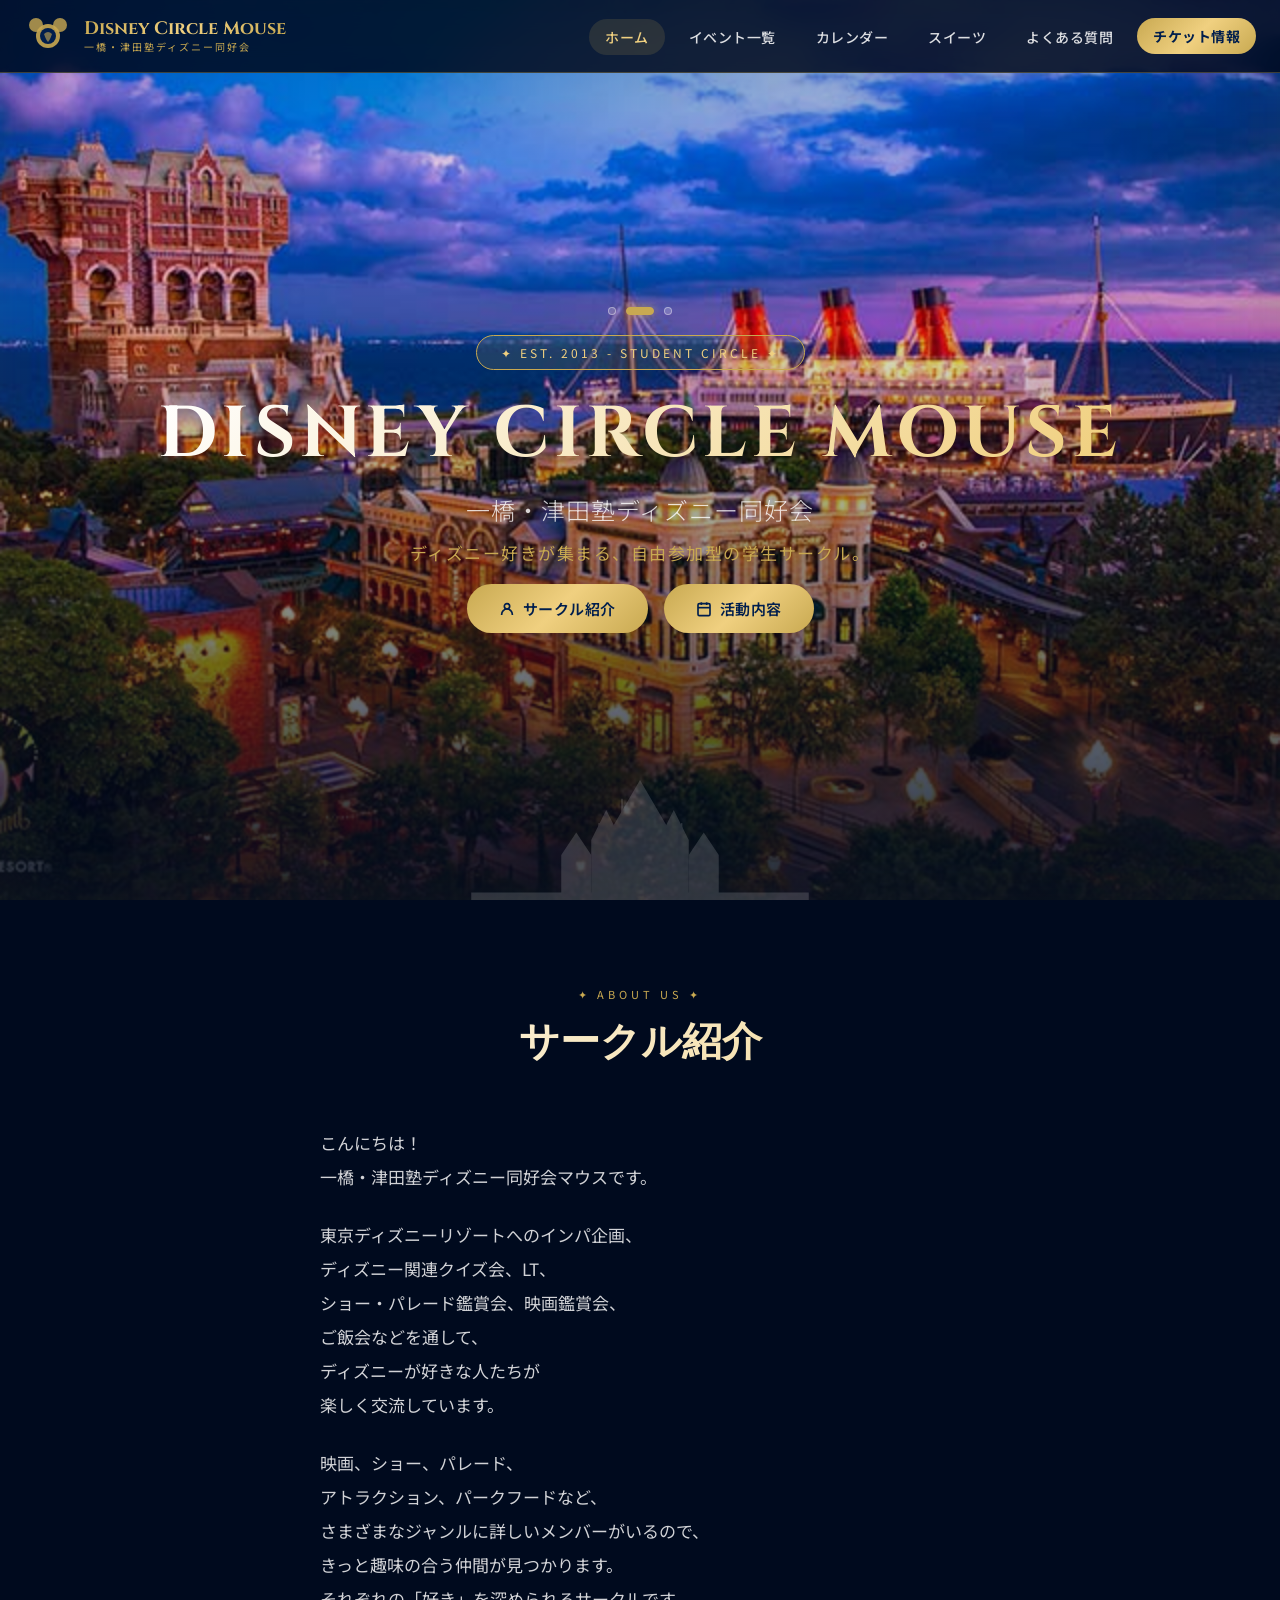
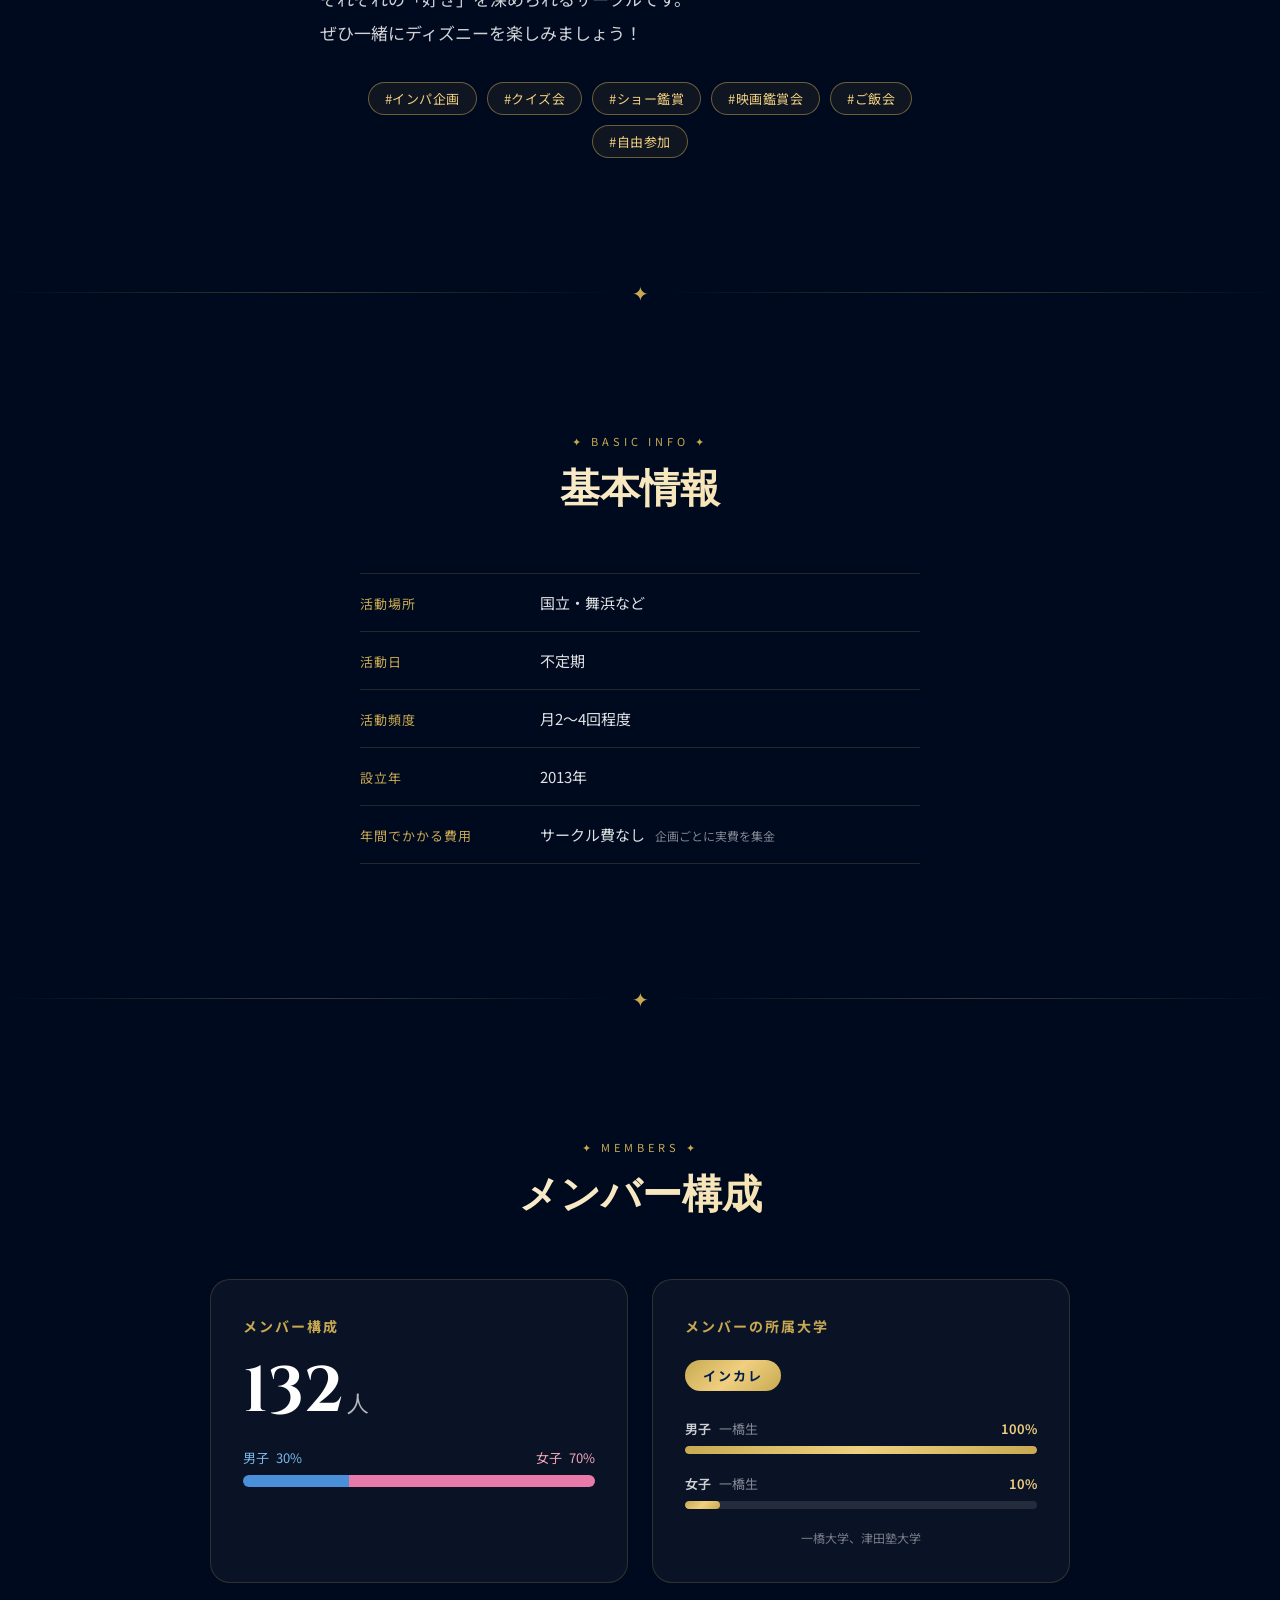
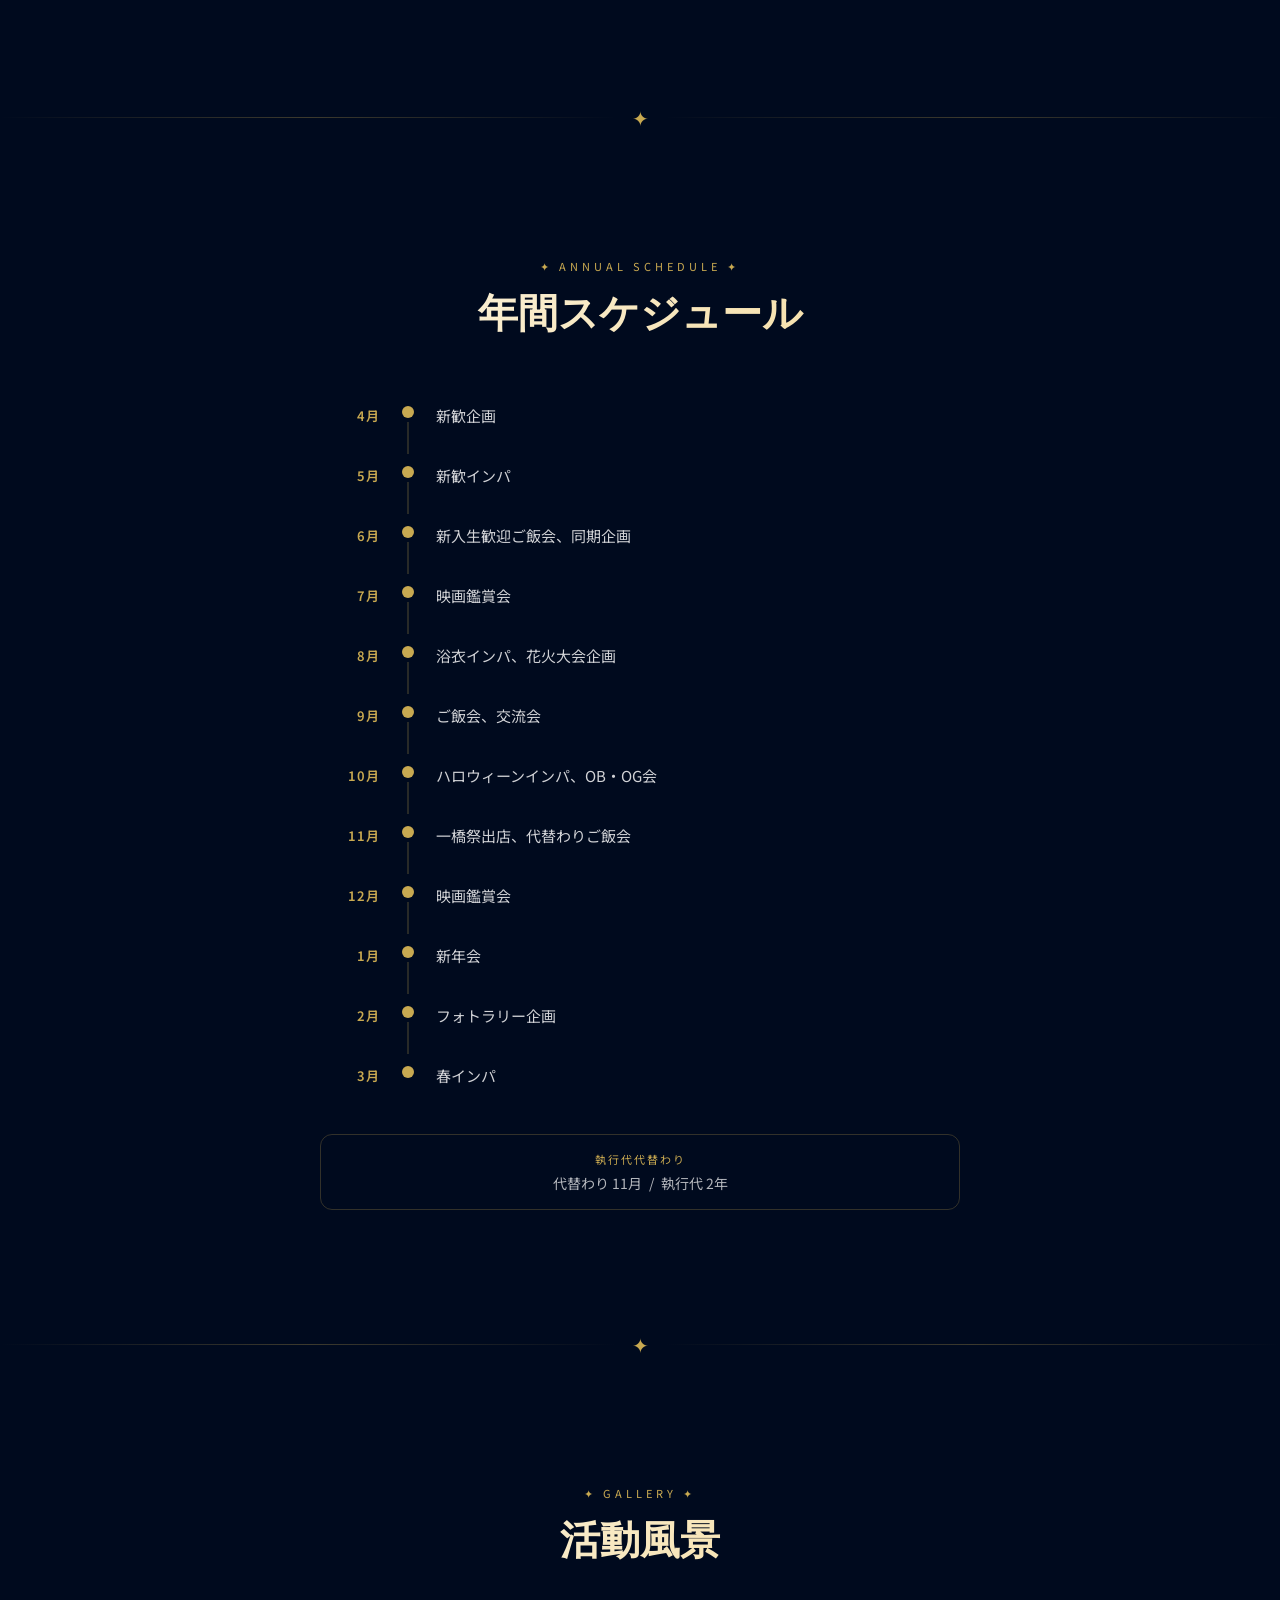
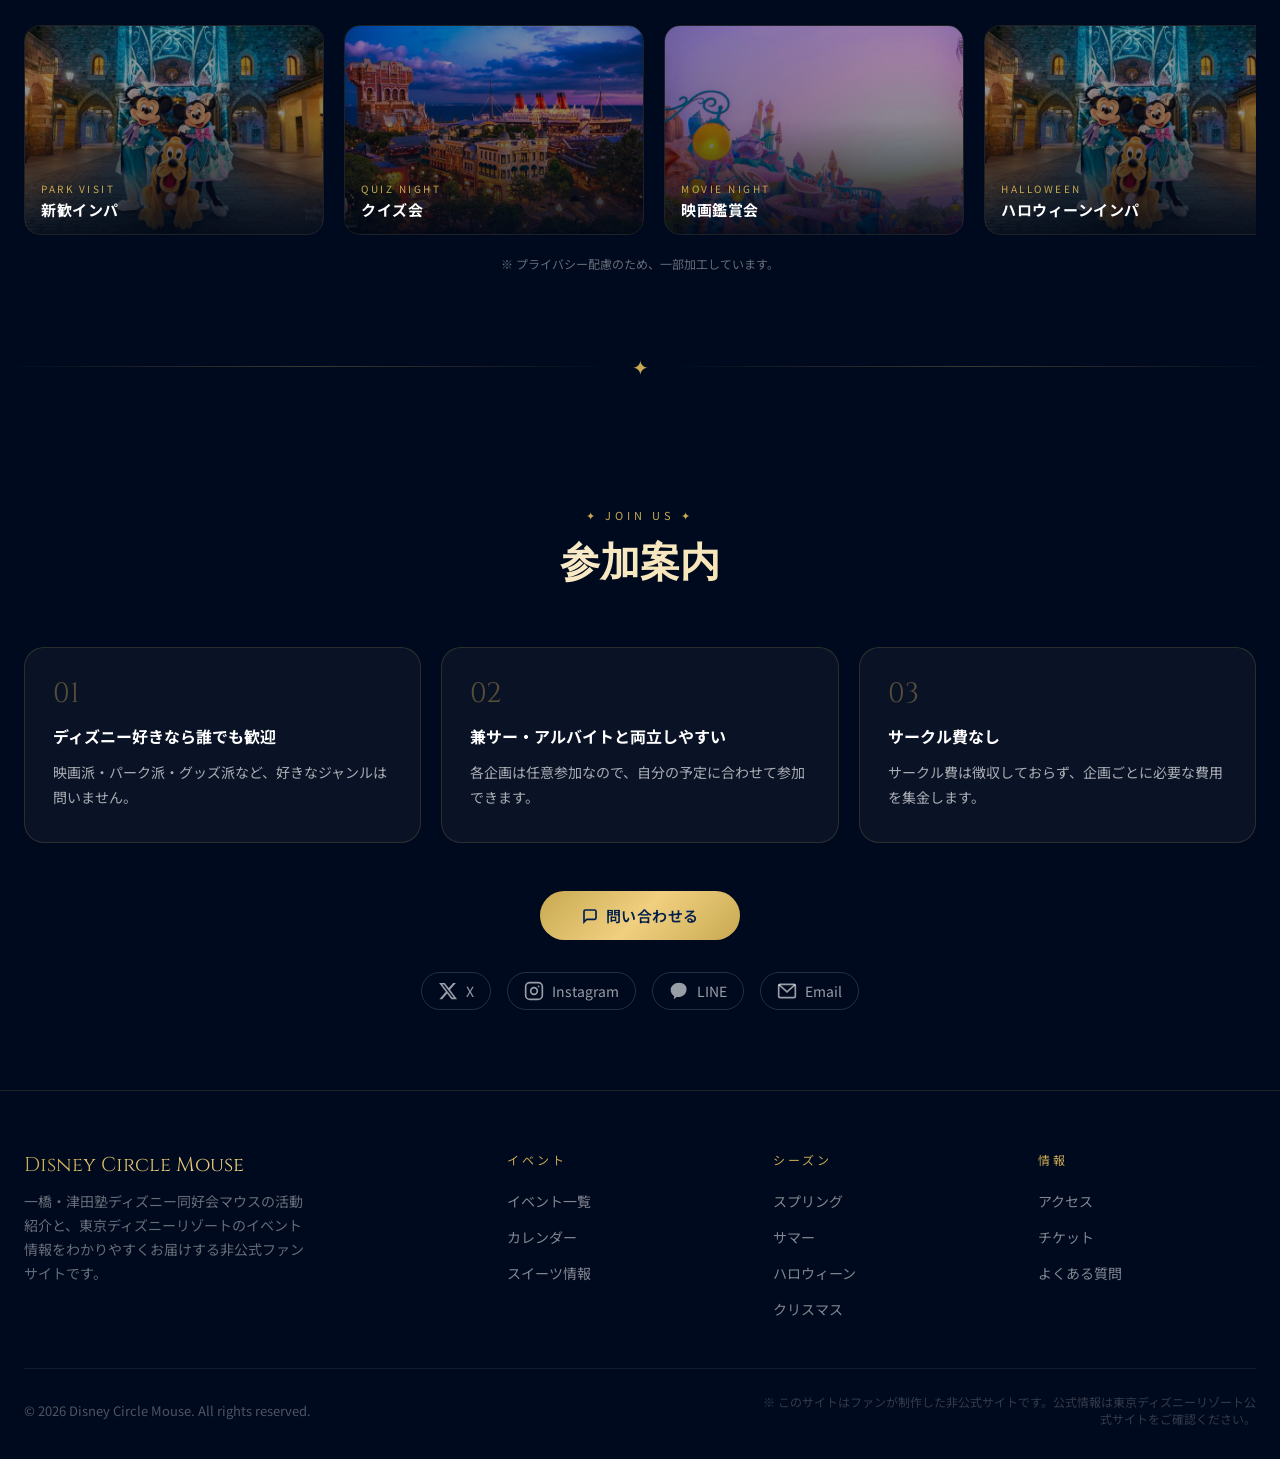
==== index.html @ 97b82ef2 "Fix review comments for home page" ====
<!DOCTYPE html>
<html lang="ja">
<head>
  <meta charset="UTF-8" />
  <meta name="viewport" content="width=device-width, initial-scale=1.0" />
  <title>Disney Circle Mouse | 一橋・津田塾ディズニー同好会</title>
  <meta name="description" content="一橋・津田塾ディズニー同好会マウス。インパ企画・クイズ会・映画鑑賞会などを通してディズニー好きが集まる学生サークルです。" />
  <link rel="stylesheet" href="css/style.css" />
</head>
<body>

<!-- Stars Background -->
<div class="stars-bg"></div>

<!-- Navigation -->
<nav class="navbar">
  <div class="nav-container">
    <a href="index.html" class="nav-logo">
      <svg class="nav-logo-icon" viewBox="0 0 48 48" fill="none" xmlns="http://www.w3.org/2000/svg">
        <circle cx="24" cy="24" r="12" fill="#c8a951" opacity="0.9"/>
        <circle cx="12" cy="13" r="7" fill="#c8a951" opacity="0.8"/>
        <circle cx="36" cy="13" r="7" fill="#c8a951" opacity="0.8"/>
        <circle cx="24" cy="24" r="8" fill="#001e4d"/>
        <path d="M20 22 Q24 18 28 22 Q26 28 24 30 Q22 28 20 22Z" fill="#c8a951" opacity="0.6"/>
      </svg>
      <div>
        <div class="nav-logo-text">Disney Circle Mouse</div>
        <div class="nav-logo-sub">一橋・津田塾ディズニー同好会</div>
      </div>
    </a>
    <ul class="nav-links">
      <li><a href="index.html" class="active">ホーム</a></li>
      <li><a href="events.html">イベント一覧</a></li>
      <li><a href="calendar.html">カレンダー</a></li>
      <li><a href="sweets.html">スイーツ</a></li>
      <li><a href="faq.html">よくある質問</a></li>
      <li><a href="ticket.html" class="nav-cta btn">チケット情報</a></li>
    </ul>
    <div class="hamburger" aria-label="メニュー">
      <span></span><span></span><span></span>
    </div>
  </div>
</nav>

<!-- Hero Section -->
<section class="hero">
  <div class="hero-bg"></div>

  <!-- Full-viewport slideshow -->
  <div class="hero-slideshow" aria-label="ディズニーサークルスライドショー">
    <div class="slideshow-track">
      <div class="slide active">
        <img src="images/pic1.jpg" alt="活動風景1">
      </div>
      <div class="slide">
        <img src="images/pic2.jpg" alt="活動風景2">
      </div>
      <div class="slide">
        <img src="images/pic3.jpg" alt="活動風景3">
      </div>
    </div>
    <!-- gradient overlay for text readability -->
    <div class="slideshow-overlay"></div>
  </div>

  <svg class="castle-silhouette" aria-hidden="true"></svg>

  <div class="hero-content">
    <!-- dots placed above the badge -->
    <div class="slideshow-dots" aria-hidden="true">
      <button class="dot active" data-index="0"></button>
      <button class="dot" data-index="1"></button>
      <button class="dot" data-index="2"></button>
    </div>

    <div class="hero-badge">✦ EST. 2013 - STUDENT CIRCLE ✦</div>
    <h1 class="hero-title">DISNEY CIRCLE MOUSE</h1>
    <p class="hero-subtitle">一橋・津田塾ディズニー同好会</p>
    <p class="hero-tagline">ディズニー好きが集まる、自由参加型の学生サークル。</p>
    <div class="hero-buttons">
      <a href="#about" class="btn btn-primary">
        <svg width="16" height="16" viewBox="0 0 24 24" fill="none" stroke="currentColor" stroke-width="2.5"><circle cx="12" cy="8" r="4"/><path d="M4 21v-1a8 8 0 0 1 16 0v1"/></svg>
        サークル紹介
      </a>
      <a href="#schedule" class="btn btn-primary">
        <svg width="16" height="16" viewBox="0 0 24 24" fill="none" stroke="currentColor" stroke-width="2.5"><rect x="3" y="4" width="18" height="18" rx="2"/><line x1="16" y1="2" x2="16" y2="6"/><line x1="8" y1="2" x2="8" y2="6"/><line x1="3" y1="10" x2="21" y2="10"/></svg>
        活動内容
      </a>
    </div>
  </div>
</section>

<!-- ============================
     01. サークル紹介
============================= -->
<section id="about" class="section">
  <div class="container">
    <div class="section-header fade-up">
      <div class="section-tag">✦ About Us ✦</div>
      <h2 class="section-title">サークル紹介</h2>
    </div>
    <div class="about-body fade-up">
      <p class="about-text">こんにちは！<br>一橋・津田塾ディズニー同好会マウスです。</p>
      <p class="about-text">東京ディズニーリゾートへのインパ企画、<br>ディズニー関連クイズ会、LT、<br>ショー・パレード鑑賞会、映画鑑賞会、<br>ご飯会などを通して、<br>ディズニーが好きな人たちが<br>楽しく交流しています。</p>
      <p class="about-text">映画、ショー、パレード、<br>アトラクション、パークフードなど、<br>さまざまなジャンルに詳しいメンバーがいるので、<br>きっと趣味の合う仲間が見つかります。<br>それぞれの「好き」を深められるサークルです。<br>ぜひ一緒にディズニーを楽しみましょう！</p>
      <div class="about-tags">
        <span class="about-tag">#インパ企画</span>
        <span class="about-tag">#クイズ会</span>
        <span class="about-tag">#ショー鑑賞</span>
        <span class="about-tag">#映画鑑賞会</span>
        <span class="about-tag">#ご飯会</span>
        <span class="about-tag">#自由参加</span>
      </div>
    </div>
  </div>
</section>

<div class="divider container"><span class="divider-icon">✦</span></div>

<!-- ============================
     02. 基本情報
============================= -->
<section id="info" class="section">
  <div class="container">
    <div class="section-header fade-up">
      <div class="section-tag">✦ Basic Info ✦</div>
      <h2 class="section-title">基本情報</h2>
    </div>
    <div class="info-list fade-up">
      <div class="info-item">
        <span class="info-label">活動場所</span>
        <span class="info-value">国立・舞浜など</span>
      </div>
      <div class="info-item">
        <span class="info-label">活動日</span>
        <span class="info-value">不定期</span>
      </div>
      <div class="info-item">
        <span class="info-label">活動頻度</span>
        <span class="info-value">月2〜4回程度</span>
      </div>
      <div class="info-item">
        <span class="info-label">設立年</span>
        <span class="info-value">2013年</span>
      </div>
      <div class="info-item">
        <span class="info-label">年間でかかる費用</span>
        <span class="info-value">サークル費なし<span class="info-note">企画ごとに実費を集金</span></span>
      </div>
    </div>
  </div>
</section>

<div class="divider container"><span class="divider-icon">✦</span></div>

<!-- ============================
     03. メンバー構成
============================= -->
<section id="members" class="section">
  <div class="container">
    <div class="section-header fade-up">
      <div class="section-tag">✦ Members ✦</div>
      <h2 class="section-title">メンバー構成</h2>
    </div>
    <div class="members-panels fade-up">

      <!-- Left: 人数・男女比 -->
      <div class="member-panel">
        <h3 class="member-panel-title">メンバー構成</h3>
        <div class="member-count">132<span class="member-count-unit">人</span></div>

        <div class="gender-bar-labels">
          <span class="gender-label-m">男子&ensp;30%</span>
          <span class="gender-label-f">女子&ensp;70%</span>
        </div>
        <div class="gender-bar" role="img" aria-label="男子30% 女子70%">
          <div class="gender-bar-m" style="width:30%"></div>
          <div class="gender-bar-f" style="width:70%"></div>
        </div>
      </div>

      <!-- Right: 所属大学 -->
      <div class="member-panel">
        <h3 class="member-panel-title">メンバーの所属大学</h3>
        <div class="incircle-badge">インカレ</div>

        <div class="univ-bar-group">
          <div class="univ-bar-header">
            <span class="univ-bar-cat">男子</span>
            <span class="univ-bar-sub">一橋生</span>
            <span class="univ-bar-pct">100%</span>
          </div>
          <div class="univ-bar-track">
            <div class="univ-bar-fill" style="width:100%"></div>
          </div>
        </div>

        <div class="univ-bar-group">
          <div class="univ-bar-header">
            <span class="univ-bar-cat">女子</span>
            <span class="univ-bar-sub">一橋生</span>
            <span class="univ-bar-pct">10%</span>
          </div>
          <div class="univ-bar-track">
            <div class="univ-bar-fill" style="width:10%"></div>
          </div>
        </div>

        <p class="univ-note">一橋大学、津田塾大学</p>
      </div>
    </div>
  </div>
</section>

<div class="divider container"><span class="divider-icon">✦</span></div>

<!-- ============================
     04. 年間スケジュール
============================= -->
<section id="schedule" class="section">
  <div class="container">
    <div class="section-header fade-up">
      <div class="section-tag">✦ Annual Schedule ✦</div>
      <h2 class="section-title">年間スケジュール</h2>
    </div>
    <div class="timeline fade-up">
      <div class="timeline-item"><div class="timeline-month">4月</div><div class="timeline-dot-wrap"><div class="timeline-dot"></div><div class="timeline-line"></div></div><div class="timeline-content">新歓企画</div></div>
      <div class="timeline-item"><div class="timeline-month">5月</div><div class="timeline-dot-wrap"><div class="timeline-dot"></div><div class="timeline-line"></div></div><div class="timeline-content">新歓インパ</div></div>
      <div class="timeline-item"><div class="timeline-month">6月</div><div class="timeline-dot-wrap"><div class="timeline-dot"></div><div class="timeline-line"></div></div><div class="timeline-content">新入生歓迎ご飯会、同期企画</div></div>
      <div class="timeline-item"><div class="timeline-month">7月</div><div class="timeline-dot-wrap"><div class="timeline-dot"></div><div class="timeline-line"></div></div><div class="timeline-content">映画鑑賞会</div></div>
      <div class="timeline-item"><div class="timeline-month">8月</div><div class="timeline-dot-wrap"><div class="timeline-dot"></div><div class="timeline-line"></div></div><div class="timeline-content">浴衣インパ、花火大会企画</div></div>
      <div class="timeline-item"><div class="timeline-month">9月</div><div class="timeline-dot-wrap"><div class="timeline-dot"></div><div class="timeline-line"></div></div><div class="timeline-content">ご飯会、交流会</div></div>
      <div class="timeline-item"><div class="timeline-month">10月</div><div class="timeline-dot-wrap"><div class="timeline-dot"></div><div class="timeline-line"></div></div><div class="timeline-content">ハロウィーンインパ、OB・OG会</div></div>
      <div class="timeline-item"><div class="timeline-month">11月</div><div class="timeline-dot-wrap"><div class="timeline-dot"></div><div class="timeline-line"></div></div><div class="timeline-content">一橋祭出店、代替わりご飯会</div></div>
      <div class="timeline-item"><div class="timeline-month">12月</div><div class="timeline-dot-wrap"><div class="timeline-dot"></div><div class="timeline-line"></div></div><div class="timeline-content">映画鑑賞会</div></div>
      <div class="timeline-item"><div class="timeline-month">1月</div><div class="timeline-dot-wrap"><div class="timeline-dot"></div><div class="timeline-line"></div></div><div class="timeline-content">新年会</div></div>
      <div class="timeline-item"><div class="timeline-month">2月</div><div class="timeline-dot-wrap"><div class="timeline-dot"></div><div class="timeline-line"></div></div><div class="timeline-content">フォトラリー企画</div></div>
      <div class="timeline-item timeline-item--last"><div class="timeline-month">3月</div><div class="timeline-dot-wrap"><div class="timeline-dot"></div></div><div class="timeline-content">春インパ</div></div>
    </div>
    <div class="timeline-footer fade-up">
      <span class="timeline-footer-label">執行代代替わり</span>
      代替わり 11月&ensp;/&ensp;執行代 2年
    </div>
  </div>
</section>

<div class="divider container"><span class="divider-icon">✦</span></div>

<!-- ============================
     05. 活動風景
============================= -->
<section id="gallery" class="section section--gallery">
  <div class="container">
    <div class="section-header fade-up">
      <div class="section-tag">✦ Gallery ✦</div>
      <h2 class="section-title">活動風景</h2>
    </div>
  </div>
  <div class="gallery-overflow">
    <!-- Cards are generated by initGallery() in main.js -->
    <div class="gallery-track" id="gallery-track"></div>
  </div>
  <p class="gallery-notice">※ プライバシー配慮のため、一部加工しています。</p>
</section>

<div class="divider container"><span class="divider-icon">✦</span></div>

<!-- ============================
     06. 参加案内
============================= -->
<section id="join" class="section">
  <div class="container">
    <div class="section-header fade-up">
      <div class="section-tag">✦ Join Us ✦</div>
      <h2 class="section-title">参加案内</h2>
    </div>
    <div class="join-cards fade-up">
      <div class="join-card">
        <div class="join-card-num">01</div>
        <h3 class="join-card-title">ディズニー好きなら誰でも歓迎</h3>
        <p class="join-card-desc">映画派・パーク派・グッズ派など、好きなジャンルは問いません。</p>
      </div>
      <div class="join-card">
        <div class="join-card-num">02</div>
        <h3 class="join-card-title">兼サー・アルバイトと両立しやすい</h3>
        <p class="join-card-desc">各企画は任意参加なので、自分の予定に合わせて参加できます。</p>
      </div>
      <div class="join-card">
        <div class="join-card-num">03</div>
        <h3 class="join-card-title">サークル費なし</h3>
        <p class="join-card-desc">サークル費は徴収しておらず、企画ごとに必要な費用を集金します。</p>
      </div>
    </div>

    <div class="join-cta fade-up">
      <!-- TODO: 問い合わせ先が決まり次第、hrefをSNSまたはメールフォームURLに差し替える -->
      <a href="#join" class="btn btn-primary join-cta-btn">
        <svg width="16" height="16" viewBox="0 0 24 24" fill="none" stroke="currentColor" stroke-width="2.5"><path d="M21 15a2 2 0 0 1-2 2H7l-4 4V5a2 2 0 0 1 2-2h14a2 2 0 0 1 2 2z"/></svg>
        問い合わせる
      </a>
    </div>

    <div class="join-sns fade-up">
      <a href="#" class="join-sns-link" aria-label="X (Twitter)">
        <svg width="20" height="20" viewBox="0 0 24 24" fill="currentColor"><path d="M18.244 2.25h3.308l-7.227 8.26 8.502 11.24H16.17l-5.214-6.817L4.99 21.75H1.68l7.73-8.835L1.254 2.25H8.08l4.713 6.231zm-1.161 17.52h1.833L7.084 4.126H5.117z"/></svg>
        X
      </a>
      <a href="#" class="join-sns-link" aria-label="Instagram">
        <svg width="20" height="20" viewBox="0 0 24 24" fill="none" stroke="currentColor" stroke-width="2"><rect x="2" y="2" width="20" height="20" rx="5"/><circle cx="12" cy="12" r="4"/><circle cx="17.5" cy="6.5" r="1" fill="currentColor" stroke="none"/></svg>
        Instagram
      </a>
      <a href="#" class="join-sns-link" aria-label="LINE">
        <svg width="20" height="20" viewBox="0 0 24 24" fill="currentColor"><path d="M12 2C6.48 2 2 5.92 2 10.76c0 3.06 1.73 5.75 4.35 7.44-.19.68-.7 2.46-.8 2.85-.13.5.18.49.38.36.15-.1 2.4-1.63 3.37-2.29.55.08 1.12.12 1.7.12 5.52 0 10-3.92 10-8.76C22 5.92 17.52 2 12 2z"/></svg>
        LINE
      </a>
      <a href="#" class="join-sns-link" aria-label="メール">
        <svg width="20" height="20" viewBox="0 0 24 24" fill="none" stroke="currentColor" stroke-width="2"><rect x="2" y="4" width="20" height="16" rx="2"/><polyline points="2,4 12,13 22,4"/></svg>
        Email
      </a>
    </div>
  </div>
</section>

<!-- Footer -->
<footer class="footer">
  <div class="footer-container">
    <div class="footer-top">
      <div>
        <div class="footer-brand-name">Disney Circle Mouse</div>
        <p class="footer-brand-desc">一橋・津田塾ディズニー同好会マウスの活動紹介と、東京ディズニーリゾートのイベント情報をわかりやすくお届けする非公式ファンサイトです。</p>
      </div>
      <div>
        <div class="footer-col-title">イベント</div>
        <ul class="footer-links">
          <li><a href="events.html">イベント一覧</a></li>
          <li><a href="calendar.html">カレンダー</a></li>
          <li><a href="sweets.html">スイーツ情報</a></li>
        </ul>
      </div>
      <div>
        <div class="footer-col-title">シーズン</div>
        <ul class="footer-links">
          <li><a href="events.html">スプリング</a></li>
          <li><a href="events.html">サマー</a></li>
          <li><a href="events.html">ハロウィーン</a></li>
          <li><a href="events.html">クリスマス</a></li>
        </ul>
      </div>
      <div>
        <div class="footer-col-title">情報</div>
        <ul class="footer-links">
          <li><a href="#">アクセス</a></li>
          <li><a href="#">チケット</a></li>
          <li><a href="faq.html">よくある質問</a></li>
        </ul>
      </div>
    </div>
    <div class="footer-bottom">
      <div class="footer-copyright">© 2026 Disney Circle Mouse. All rights reserved.</div>
      <div class="footer-disclaimer">※ このサイトはファンが制作した非公式サイトです。公式情報は東京ディズニーリゾート公式サイトをご確認ください。</div>
    </div>
  </div>
</footer>

<!-- Scroll to Top -->
<button class="scroll-top" aria-label="ページトップへ">↑</button>

<script src="js/main.js"></script>
</body>
</html>
---- css/style.css ----
@import url('https://fonts.googleapis.com/css2?family=Cinzel:wght@400;600;700&family=Noto+Sans+JP:wght@300;400;500;700&display=swap');

:root {
  --disney-navy: #001e4d;
  --disney-blue: #0057b8;
  --disney-gold: #c8a951;
  --disney-gold-light: #f0d080;
  --disney-white: #ffffff;
  --disney-dark: #000a1e;
  --disney-purple: #4a1c6b;
  --disney-pink: #e91e8c;
  --gradient-magic: linear-gradient(135deg, #001e4d 0%, #0a2e6e 50%, #001e4d 100%);
  --gradient-gold: linear-gradient(135deg, #c8a951 0%, #f0d080 50%, #c8a951 100%);
}

* {
  margin: 0;
  padding: 0;
  box-sizing: border-box;
}

html {
  scroll-behavior: smooth;
}

body {
  font-family: 'Noto Sans JP', sans-serif;
  background-color: var(--disney-dark);
  color: var(--disney-white);
  overflow-x: hidden;
}

/* ===== STARS BACKGROUND ===== */
.stars-bg {
  position: fixed;
  top: 0;
  left: 0;
  width: 100%;
  height: 100%;
  pointer-events: none;
  z-index: 0;
  overflow: hidden;
}

.star {
  position: absolute;
  background: white;
  border-radius: 50%;
  animation: twinkle var(--duration, 3s) ease-in-out infinite;
  animation-delay: var(--delay, 0s);
  opacity: 0;
}

@keyframes twinkle {
  0%, 100% { opacity: 0; transform: scale(0.5); }
  50% { opacity: 1; transform: scale(1); }
}

/* ===== NAVIGATION ===== */
.navbar {
  position: fixed;
  top: 0;
  left: 0;
  right: 0;
  z-index: 1000;
  background: rgba(0, 10, 30, 0.85);
  backdrop-filter: blur(12px);
  border-bottom: 1px solid rgba(200, 169, 81, 0.3);
  transition: all 0.3s ease;
}

.nav-container {
  max-width: 1400px;
  margin: 0 auto;
  padding: 0 24px;
  display: flex;
  align-items: center;
  justify-content: space-between;
  height: 72px;
}

.nav-logo {
  display: flex;
  align-items: center;
  gap: 12px;
  text-decoration: none;
}

.nav-logo-icon {
  width: 48px;
  height: 48px;
}

.nav-logo-text {
  font-family: 'Cinzel', serif;
  font-size: 18px;
  font-weight: 700;
  background: var(--gradient-gold);
  -webkit-background-clip: text;
  -webkit-text-fill-color: transparent;
  background-clip: text;
  line-height: 1.2;
}

.nav-logo-sub {
  font-family: 'Noto Sans JP', sans-serif;
  font-size: 10px;
  color: var(--disney-gold);
  letter-spacing: 2px;
  -webkit-text-fill-color: var(--disney-gold);
}

.nav-links {
  display: flex;
  align-items: center;
  gap: 8px;
  list-style: none;
}

.nav-links a {
  color: rgba(255,255,255,0.85);
  text-decoration: none;
  font-size: 14px;
  font-weight: 500;
  padding: 8px 16px;
  border-radius: 24px;
  transition: all 0.3s ease;
  letter-spacing: 0.5px;
  position: relative;
}

.nav-links a:hover,
.nav-links a.active {
  color: var(--disney-gold-light);
  background: rgba(200, 169, 81, 0.15);
}

.nav-cta {
  background: var(--gradient-gold) !important;
  color: var(--disney-navy) !important;
  font-weight: 700 !important;
  -webkit-text-fill-color: var(--disney-navy) !important;
}

.nav-cta:hover {
  background: var(--disney-gold-light) !important;
  transform: translateY(-1px);
  box-shadow: 0 4px 20px rgba(200, 169, 81, 0.4);
}

.hamburger {
  display: none;
  flex-direction: column;
  gap: 5px;
  cursor: pointer;
  padding: 8px;
}

.hamburger span {
  display: block;
  width: 24px;
  height: 2px;
  background: var(--disney-gold);
  border-radius: 2px;
  transition: all 0.3s ease;
}

/* ===== HERO SECTION ===== */
.hero {
  min-height: 100vh;
  position: relative;
  display: flex;
  align-items: center;
  justify-content: center;
  text-align: center;
  overflow: hidden;
}

.hero-bg {
  position: absolute;
  inset: 0;
  background: radial-gradient(ellipse at 50% 60%, #0d2d6b 0%, #001e4d 40%, #000a1e 100%);
}

.castle-silhouette {
  position: absolute;
  bottom: 0;
  left: 50%;
  transform: translateX(-50%);
  width: 100%;
  max-width: 900px;
  opacity: 0.15;
}

.hero-fireworks {
  position: absolute;
  inset: 0;
  pointer-events: none;
}

.hero-content {
  position: relative;
  z-index: 2;
  padding: 100px 24px 60px;
}

.hero-badge {
  display: inline-block;
  background: rgba(200, 169, 81, 0.15);
  border: 1px solid var(--disney-gold);
  color: var(--disney-gold-light);
  font-size: 12px;
  letter-spacing: 3px;
  padding: 8px 24px;
  border-radius: 24px;
  margin-bottom: 24px;
  text-transform: uppercase;
}

.hero-title {
  font-family: 'Cinzel', serif;
  font-size: clamp(32px, 6vw, 72px);
  font-weight: 700;
  line-height: 1.15;
  letter-spacing: 0.06em;
  text-transform: uppercase;
  margin-bottom: 16px;
  background: linear-gradient(135deg, #ffffff 0%, var(--disney-gold-light) 50%, #ffffff 100%);
  -webkit-background-clip: text;
  -webkit-text-fill-color: transparent;
  background-clip: text;
  text-shadow: none;
  animation: shimmer 4s ease-in-out infinite;
  background-size: 200% 100%;
}

@keyframes shimmer {
  0% { background-position: -100% 0; }
  100% { background-position: 100% 0; }
}

.hero-subtitle {
  font-size: clamp(16px, 2.5vw, 24px);
  color: rgba(255,255,255,0.8);
  margin-bottom: 12px;
  font-weight: 300;
  letter-spacing: 1px;
}

.hero-tagline {
  font-size: clamp(14px, 1.8vw, 17px);
  color: var(--disney-gold);
  letter-spacing: 1.5px;
  margin-bottom: 16px;
  line-height: 1.7;
}

.hero-description {
  font-size: clamp(13px, 1.6vw, 15px);
  color: rgba(255, 255, 255, 0.78);
  line-height: 1.8;
  max-width: 640px;
  margin: 0 auto 48px;
  letter-spacing: 0.5px;
}

.hero-buttons {
  display: flex;
  gap: 16px;
  justify-content: center;
  flex-wrap: wrap;
}

/* ===== Smooth-scroll anchor offsets ===== */
#about,
#schedule {
  scroll-margin-top: 100px;
}

/* ===== BUTTONS ===== */
.btn {
  display: inline-flex;
  align-items: center;
  gap: 8px;
  padding: 14px 32px;
  border-radius: 40px;
  font-size: 15px;
  font-weight: 600;
  text-decoration: none;
  cursor: pointer;
  border: none;
  transition: all 0.3s ease;
  letter-spacing: 0.5px;
}

.btn-primary {
  background: var(--gradient-gold);
  color: var(--disney-navy);
}

.btn-primary:hover {
  transform: translateY(-2px);
  box-shadow: 0 8px 32px rgba(200, 169, 81, 0.5);
}

.btn-secondary {
  background: transparent;
  color: var(--disney-white);
  border: 2px solid rgba(255,255,255,0.4);
}

.btn-secondary:hover {
  border-color: var(--disney-gold);
  color: var(--disney-gold-light);
  background: rgba(200, 169, 81, 0.1);
}

/* ===== COUNTDOWN ===== */
.countdown-section {
  padding: 60px 24px;
  position: relative;
  z-index: 1;
}

.countdown-wrapper {
  max-width: 900px;
  margin: 0 auto;
  background: rgba(255,255,255,0.04);
  border: 1px solid rgba(200, 169, 81, 0.25);
  border-radius: 24px;
  padding: 48px;
  text-align: center;
  position: relative;
  overflow: hidden;
}

.countdown-wrapper::before {
  content: '';
  position: absolute;
  inset: 0;
  background: radial-gradient(ellipse at 50% 0%, rgba(200, 169, 81, 0.08) 0%, transparent 70%);
  pointer-events: none;
}

.countdown-label {
  font-size: 12px;
  letter-spacing: 4px;
  color: var(--disney-gold);
  text-transform: uppercase;
  margin-bottom: 8px;
}

.countdown-event-name {
  font-family: 'Cinzel', serif;
  font-size: clamp(20px, 4vw, 32px);
  margin-bottom: 40px;
  color: white;
}

.countdown-grid {
  display: flex;
  justify-content: center;
  gap: 24px;
  flex-wrap: wrap;
}

.countdown-item {
  display: flex;
  flex-direction: column;
  align-items: center;
  min-width: 90px;
}

.countdown-number {
  font-family: 'Cinzel', serif;
  font-size: clamp(40px, 8vw, 72px);
  font-weight: 700;
  background: var(--gradient-gold);
  -webkit-background-clip: text;
  -webkit-text-fill-color: transparent;
  background-clip: text;
  line-height: 1;
  min-width: 80px;
  text-align: center;
}

.countdown-unit {
  font-size: 11px;
  letter-spacing: 3px;
  color: rgba(255,255,255,0.5);
  text-transform: uppercase;
  margin-top: 8px;
}

.countdown-separator {
  font-family: 'Cinzel', serif;
  font-size: 48px;
  color: var(--disney-gold);
  line-height: 72px;
  opacity: 0.5;
}

/* ===== SECTION COMMON ===== */
.section {
  padding: 80px 24px;
  position: relative;
  z-index: 1;
}

.section-header {
  text-align: center;
  margin-bottom: 56px;
}

.section-tag {
  display: inline-block;
  font-size: 11px;
  letter-spacing: 4px;
  color: var(--disney-gold);
  text-transform: uppercase;
  margin-bottom: 12px;
}

.section-title {
  font-family: 'Cinzel', serif;
  font-size: clamp(24px, 4vw, 40px);
  font-weight: 700;
  margin-bottom: 16px;
  background: linear-gradient(135deg, #ffffff, var(--disney-gold-light));
  -webkit-background-clip: text;
  -webkit-text-fill-color: transparent;
  background-clip: text;
}

.section-desc {
  color: rgba(255,255,255,0.6);
  font-size: 16px;
  max-width: 560px;
  margin: 0 auto;
  line-height: 1.7;
}

.container {
  max-width: 1300px;
  margin: 0 auto;
}

/* ===== EVENT CARDS ===== */
.events-grid {
  display: grid;
  grid-template-columns: repeat(auto-fill, minmax(340px, 1fr));
  gap: 28px;
}

.event-card {
  background: rgba(255,255,255,0.04);
  border: 1px solid rgba(255,255,255,0.1);
  border-radius: 20px;
  overflow: hidden;
  transition: all 0.4s ease;
  cursor: pointer;
  text-decoration: none;
  color: inherit;
  display: block;
}

.event-card:hover {
  border-color: rgba(200, 169, 81, 0.5);
  transform: translateY(-6px);
  box-shadow: 0 20px 60px rgba(0, 0, 0, 0.5), 0 0 0 1px rgba(200, 169, 81, 0.2);
}

.event-card-image {
  width: 100%;
  height: 220px;
  object-fit: cover;
  display: block;
  position: relative;
}

.event-card-image-placeholder {
  width: 100%;
  height: 220px;
  display: flex;
  align-items: center;
  justify-content: center;
  font-size: 80px;
  background: var(--bg-gradient, linear-gradient(135deg, #1a0d3b, #2d1b6b));
}

.event-card-body {
  padding: 24px;
}

.event-card-season {
  font-size: 11px;
  letter-spacing: 3px;
  color: var(--disney-gold);
  text-transform: uppercase;
  margin-bottom: 8px;
}

.event-card-title {
  font-family: 'Cinzel', serif;
  font-size: 20px;
  font-weight: 600;
  margin-bottom: 10px;
  line-height: 1.3;
}

.event-card-desc {
  font-size: 14px;
  color: rgba(255,255,255,0.6);
  line-height: 1.7;
  margin-bottom: 20px;
}

.event-card-footer {
  display: flex;
  align-items: center;
  justify-content: space-between;
  padding-top: 16px;
  border-top: 1px solid rgba(255,255,255,0.08);
}

.event-card-date {
  display: flex;
  align-items: center;
  gap: 8px;
  font-size: 13px;
  color: rgba(255,255,255,0.5);
}

.event-card-date svg {
  width: 14px;
  height: 14px;
  opacity: 0.5;
}

.event-card-tag {
  font-size: 11px;
  padding: 4px 12px;
  border-radius: 12px;
  font-weight: 600;
  letter-spacing: 0.5px;
}

.tag-upcoming { background: rgba(200, 169, 81, 0.2); color: var(--disney-gold-light); }
.tag-ongoing { background: rgba(46, 196, 100, 0.2); color: #5ee89a; }
.tag-ended { background: rgba(255,255,255,0.1); color: rgba(255,255,255,0.4); }

/* ===== SWEETS SECTION ===== */
.sweets-grid {
  display: grid;
  grid-template-columns: repeat(auto-fill, minmax(220px, 1fr));
  gap: 24px;
}

.sweet-card {
  background: rgba(255,255,255,0.04);
  border: 1px solid rgba(255,255,255,0.08);
  border-radius: 16px;
  overflow: hidden;
  text-align: center;
  transition: all 0.3s ease;
  cursor: pointer;
}

.sweet-card:hover {
  border-color: rgba(233, 30, 140, 0.4);
  transform: translateY(-4px);
  box-shadow: 0 12px 40px rgba(233, 30, 140, 0.15);
}

.sweet-card-emoji {
  font-size: 64px;
  padding: 32px 16px 16px;
  display: block;
  background: linear-gradient(135deg, rgba(74, 28, 107, 0.5), rgba(233, 30, 140, 0.2));
}

.sweet-card-body {
  padding: 16px;
}

.sweet-card-name {
  font-size: 15px;
  font-weight: 700;
  margin-bottom: 6px;
}

.sweet-card-price {
  font-size: 13px;
  color: var(--disney-gold);
  margin-bottom: 8px;
}

.sweet-card-event {
  font-size: 11px;
  color: rgba(255,255,255,0.4);
  letter-spacing: 1px;
}

/* ===== CALENDAR ===== */
.calendar-wrapper {
  background: rgba(255,255,255,0.03);
  border: 1px solid rgba(200, 169, 81, 0.2);
  border-radius: 24px;
  overflow: hidden;
}

.calendar-header {
  display: flex;
  align-items: center;
  justify-content: space-between;
  padding: 24px 32px;
  background: rgba(200, 169, 81, 0.08);
  border-bottom: 1px solid rgba(200, 169, 81, 0.2);
}

.calendar-nav {
  background: transparent;
  border: 1px solid rgba(200, 169, 81, 0.4);
  color: var(--disney-gold);
  width: 40px;
  height: 40px;
  border-radius: 50%;
  cursor: pointer;
  font-size: 18px;
  display: flex;
  align-items: center;
  justify-content: center;
  transition: all 0.2s ease;
}

.calendar-nav:hover {
  background: rgba(200, 169, 81, 0.2);
}

.calendar-month-title {
  font-family: 'Cinzel', serif;
  font-size: 22px;
  color: white;
}

.calendar-grid {
  padding: 24px 32px 32px;
}

.calendar-weekdays {
  display: grid;
  grid-template-columns: repeat(7, 1fr);
  gap: 4px;
  margin-bottom: 8px;
}

.calendar-weekday {
  text-align: center;
  font-size: 12px;
  letter-spacing: 1px;
  color: rgba(255,255,255,0.4);
  padding: 8px 0;
}

.calendar-days {
  display: grid;
  grid-template-columns: repeat(7, 1fr);
  gap: 4px;
}

.calendar-day {
  aspect-ratio: 1;
  display: flex;
  flex-direction: column;
  align-items: center;
  justify-content: center;
  border-radius: 8px;
  font-size: 14px;
  cursor: pointer;
  transition: all 0.2s ease;
  position: relative;
  padding: 4px;
  gap: 2px;
}

.calendar-day:hover {
  background: rgba(255,255,255,0.08);
}

.calendar-day.has-event {
  background: rgba(200, 169, 81, 0.12);
  border: 1px solid rgba(200, 169, 81, 0.3);
}

.calendar-day.has-event:hover {
  background: rgba(200, 169, 81, 0.2);
}

.calendar-day.today {
  background: var(--disney-blue);
  font-weight: 700;
}

.calendar-day.empty {
  opacity: 0.2;
  cursor: default;
}

.calendar-day-num {
  font-size: 13px;
  line-height: 1;
}

.calendar-day-dot {
  width: 5px;
  height: 5px;
  border-radius: 50%;
  background: var(--disney-gold);
  flex-shrink: 0;
}

.calendar-legend {
  padding: 16px 32px 24px;
  display: flex;
  gap: 24px;
  flex-wrap: wrap;
}

.legend-item {
  display: flex;
  align-items: center;
  gap: 8px;
  font-size: 13px;
  color: rgba(255,255,255,0.6);
}

.legend-dot {
  width: 10px;
  height: 10px;
  border-radius: 50%;
}

/* ===== MODAL ===== */
.modal-overlay {
  position: fixed;
  inset: 0;
  background: rgba(0,0,0,0.85);
  z-index: 2000;
  display: flex;
  align-items: center;
  justify-content: center;
  padding: 24px;
  opacity: 0;
  visibility: hidden;
  transition: all 0.3s ease;
  backdrop-filter: blur(8px);
}

.modal-overlay.active {
  opacity: 1;
  visibility: visible;
}

.modal {
  background: #071530;
  border: 1px solid rgba(200, 169, 81, 0.3);
  border-radius: 24px;
  max-width: 640px;
  width: 100%;
  max-height: 85vh;
  overflow-y: auto;
  transform: scale(0.9) translateY(20px);
  transition: all 0.3s ease;
}

.modal-overlay.active .modal {
  transform: scale(1) translateY(0);
}

.modal-hero {
  height: 200px;
  display: flex;
  align-items: center;
  justify-content: center;
  font-size: 80px;
  background: var(--bg-gradient, linear-gradient(135deg, #1a0d3b, #2d1b6b));
  position: relative;
}

.modal-close {
  position: absolute;
  top: 16px;
  right: 16px;
  width: 36px;
  height: 36px;
  background: rgba(0,0,0,0.5);
  border: none;
  border-radius: 50%;
  color: white;
  font-size: 20px;
  cursor: pointer;
  display: flex;
  align-items: center;
  justify-content: center;
  transition: background 0.2s;
}

.modal-close:hover {
  background: rgba(255,255,255,0.2);
}

.modal-body {
  padding: 32px;
}

.modal-season {
  font-size: 11px;
  letter-spacing: 3px;
  color: var(--disney-gold);
  text-transform: uppercase;
  margin-bottom: 8px;
}

.modal-title {
  font-family: 'Cinzel', serif;
  font-size: 28px;
  margin-bottom: 16px;
}

.modal-desc {
  color: rgba(255,255,255,0.7);
  line-height: 1.8;
  margin-bottom: 24px;
  font-size: 15px;
}

.modal-info-grid {
  display: grid;
  grid-template-columns: 1fr 1fr;
  gap: 16px;
  margin-bottom: 28px;
}

.modal-info-item {
  background: rgba(255,255,255,0.04);
  border: 1px solid rgba(255,255,255,0.08);
  border-radius: 12px;
  padding: 16px;
}

.modal-info-label {
  font-size: 11px;
  letter-spacing: 2px;
  color: rgba(255,255,255,0.4);
  text-transform: uppercase;
  margin-bottom: 6px;
}

.modal-info-value {
  font-size: 15px;
  font-weight: 600;
  color: var(--disney-gold-light);
}

.modal-highlights {
  margin-bottom: 28px;
}

.modal-highlights h4 {
  font-size: 13px;
  letter-spacing: 2px;
  color: rgba(255,255,255,0.5);
  text-transform: uppercase;
  margin-bottom: 12px;
}

.modal-highlight-list {
  list-style: none;
  display: flex;
  flex-direction: column;
  gap: 10px;
}

.modal-highlight-list li {
  display: flex;
  align-items: flex-start;
  gap: 10px;
  font-size: 14px;
  color: rgba(255,255,255,0.75);
}

.modal-highlight-list li::before {
  content: '✦';
  color: var(--disney-gold);
  flex-shrink: 0;
  margin-top: 1px;
}

/* ===== FOOTER ===== */
.footer {
  background: #000a1e;
  border-top: 1px solid rgba(200, 169, 81, 0.15);
  padding: 60px 24px 32px;
  position: relative;
  z-index: 1;
}

.footer-container {
  max-width: 1300px;
  margin: 0 auto;
}

.footer-top {
  display: grid;
  grid-template-columns: 2fr 1fr 1fr 1fr;
  gap: 48px;
  margin-bottom: 48px;
}

.footer-brand-name {
  font-family: 'Cinzel', serif;
  font-size: 20px;
  background: var(--gradient-gold);
  -webkit-background-clip: text;
  -webkit-text-fill-color: transparent;
  background-clip: text;
  margin-bottom: 12px;
}

.footer-brand-desc {
  font-size: 14px;
  color: rgba(255,255,255,0.4);
  line-height: 1.7;
  max-width: 280px;
}

.footer-col-title {
  font-size: 12px;
  letter-spacing: 3px;
  color: var(--disney-gold);
  text-transform: uppercase;
  margin-bottom: 20px;
}

.footer-links {
  list-style: none;
  display: flex;
  flex-direction: column;
  gap: 12px;
}

.footer-links a {
  color: rgba(255,255,255,0.5);
  text-decoration: none;
  font-size: 14px;
  transition: color 0.2s ease;
}

.footer-links a:hover {
  color: var(--disney-gold-light);
}

.footer-bottom {
  padding-top: 24px;
  border-top: 1px solid rgba(255,255,255,0.08);
  display: flex;
  align-items: center;
  justify-content: space-between;
  flex-wrap: wrap;
  gap: 12px;
}

.footer-copyright {
  font-size: 13px;
  color: rgba(255,255,255,0.3);
}

.footer-disclaimer {
  font-size: 12px;
  color: rgba(255,255,255,0.2);
  max-width: 500px;
  text-align: right;
}

/* ===== SPARKLE ANIMATION ===== */
@keyframes sparkle-float {
  0% { transform: translate(0,0) rotate(0deg) scale(1); opacity: 1; }
  100% { transform: translate(var(--tx,30px), var(--ty,-80px)) rotate(360deg) scale(0); opacity: 0; }
}

.sparkle {
  position: absolute;
  pointer-events: none;
  animation: sparkle-float 1.5s ease-out forwards;
  font-size: 16px;
}

/* ===== SCROLL ANIMATIONS ===== */
.fade-up {
  opacity: 0;
  transform: translateY(30px);
  transition: opacity 0.7s ease, transform 0.7s ease;
}

.fade-up.visible {
  opacity: 1;
  transform: translateY(0);
}

/* ===== ABOUT ===== */
.about-body {
  max-width: 640px;
  margin: 0 auto;
  text-align: left;
}

.about-text {
  color: rgba(255,255,255,0.82);
  font-size: clamp(15px, 1.8vw, 17px);
  line-height: 2;
  margin-bottom: 24px;
}

.about-tags {
  display: flex;
  flex-wrap: wrap;
  gap: 10px;
  justify-content: center;
  margin-top: 32px;
}

.about-tag {
  display: inline-block;
  padding: 6px 16px;
  border-radius: 20px;
  border: 1px solid rgba(200,169,81,0.5);
  color: var(--disney-gold-light);
  font-size: 13px;
  letter-spacing: 0.5px;
  background: rgba(200,169,81,0.08);
}

/* ===== BASIC INFO ===== */
.info-list {
  max-width: 560px;
  margin: 0 auto;
}

.info-item {
  display: flex;
  align-items: baseline;
  gap: 20px;
  padding: 18px 0;
  border-top: 1px solid rgba(200,169,81,0.18);
}

.info-item:last-child {
  border-bottom: 1px solid rgba(200,169,81,0.18);
}

.info-label {
  flex: 0 0 160px;
  font-size: 13px;
  letter-spacing: 1px;
  color: var(--disney-gold);
  text-transform: none;
}

.info-value {
  color: rgba(255,255,255,0.88);
  font-size: 15px;
  display: flex;
  flex-wrap: wrap;
  align-items: baseline;
  gap: 10px;
}

.info-note {
  font-size: 12px;
  color: rgba(255,255,255,0.5);
}

/* ===== MEMBERS ===== */
.members-panels {
  display: grid;
  grid-template-columns: 1fr 1fr;
  gap: 24px;
  max-width: 860px;
  margin: 0 auto;
}

.member-panel {
  background: rgba(255,255,255,0.04);
  border: 1px solid rgba(200,169,81,0.2);
  border-radius: 20px;
  padding: 36px 32px;
}

.member-panel-title {
  font-size: 14px;
  letter-spacing: 2px;
  color: var(--disney-gold);
  text-transform: uppercase;
  margin-bottom: 24px;
}

.member-count {
  font-family: 'Cinzel', serif;
  font-size: 64px;
  font-weight: 700;
  color: #fff;
  line-height: 1;
  margin-bottom: 24px;
}

.member-count-unit {
  font-size: 22px;
  font-weight: 400;
  margin-left: 4px;
  color: rgba(255,255,255,0.7);
}

.gender-bar-labels {
  display: flex;
  justify-content: space-between;
  margin-bottom: 8px;
  font-size: 13px;
}

.gender-label-m { color: #7cb9e8; }
.gender-label-f { color: #f4a7b9; }

.gender-bar {
  display: flex;
  height: 12px;
  border-radius: 6px;
  overflow: hidden;
}

.gender-bar-m {
  background: #4a90d9;
}

.gender-bar-f {
  background: #e87aaa;
}

.incircle-badge {
  display: inline-block;
  background: var(--gradient-gold);
  color: var(--disney-navy);
  font-size: 13px;
  font-weight: 700;
  letter-spacing: 2px;
  padding: 6px 18px;
  border-radius: 20px;
  margin-bottom: 28px;
}

.univ-bar-group {
  margin-bottom: 20px;
}

.univ-bar-header {
  display: flex;
  align-items: baseline;
  gap: 8px;
  margin-bottom: 8px;
  font-size: 13px;
}

.univ-bar-cat {
  color: rgba(255,255,255,0.8);
  font-weight: 600;
}

.univ-bar-sub {
  color: rgba(255,255,255,0.5);
  flex: 1;
}

.univ-bar-pct {
  color: var(--disney-gold-light);
  font-weight: 600;
}

.univ-bar-track {
  height: 8px;
  background: rgba(255,255,255,0.1);
  border-radius: 4px;
  overflow: hidden;
}

.univ-bar-fill {
  height: 100%;
  background: var(--gradient-gold);
  border-radius: 4px;
}

.univ-note {
  font-size: 12px;
  color: rgba(255,255,255,0.45);
  margin-top: 16px;
  text-align: center;
}

/* ===== TIMELINE ===== */
.timeline {
  max-width: 640px;
  margin: 0 auto;
}

.timeline-item {
  display: grid;
  grid-template-columns: 56px 24px 1fr;
  align-items: start;
  gap: 0 16px;
  min-height: 52px;
  border-radius: 10px;
  padding: 4px 8px 4px 4px;
  cursor: default;
  transition: transform 0.25s ease, background 0.25s ease;
}

.timeline-item:hover {
  transform: translateY(-4px);
  background: rgba(200,169,81,0.06);
}

.timeline-item:active {
  transform: translateY(-1px) scale(0.99);
  background: rgba(200,169,81,0.1);
}

.timeline-month {
  text-align: right;
  font-size: 13px;
  font-weight: 600;
  color: var(--disney-gold);
  letter-spacing: 1px;
  padding-top: 4px;
  transition: color 0.25s ease, text-shadow 0.25s ease;
}

.timeline-item:hover .timeline-month {
  color: var(--disney-gold-light);
  text-shadow: 0 0 10px rgba(200,169,81,0.5);
}

.timeline-dot-wrap {
  display: flex;
  flex-direction: column;
  align-items: center;
}

.timeline-dot {
  width: 12px;
  height: 12px;
  border-radius: 50%;
  background: var(--disney-gold);
  flex-shrink: 0;
  margin-top: 4px;
  transition: box-shadow 0.25s ease;
}

.timeline-item:hover .timeline-dot {
  box-shadow: 0 0 0 4px rgba(200,169,81,0.3), 0 0 14px rgba(200,169,81,0.65);
}

.timeline-line {
  flex: 1;
  width: 2px;
  background: rgba(200,169,81,0.2);
  margin-top: 4px;
  min-height: 32px;
}

.timeline-content {
  color: rgba(255,255,255,0.82);
  font-size: 15px;
  line-height: 1.6;
  padding-top: 2px;
  transition: color 0.25s ease, text-shadow 0.25s ease;
}

.timeline-item:hover .timeline-content {
  color: #fff;
  text-shadow: 0 0 12px rgba(200,169,81,0.35);
  padding-bottom: 20px;
}

.timeline-footer {
  max-width: 640px;
  margin: 24px auto 0;
  padding: 16px 20px;
  border: 1px solid rgba(200,169,81,0.25);
  border-radius: 12px;
  font-size: 14px;
  color: rgba(255,255,255,0.7);
  text-align: center;
}

.timeline-footer-label {
  display: block;
  font-size: 11px;
  letter-spacing: 2px;
  color: var(--disney-gold);
  margin-bottom: 6px;
  text-transform: uppercase;
}

/* ===== GALLERY ===== */
.section--gallery {
  overflow: hidden;
  padding-bottom: 0;
}

.gallery-overflow {
  overflow: hidden;
  margin-top: 8px;
  margin-bottom: 20px;
}

.gallery-track {
  display: flex;
  gap: 20px;
  width: max-content;
  animation: gallery-scroll 28s linear infinite;
}

.gallery-track:hover {
  animation-play-state: paused;
}

@keyframes gallery-scroll {
  from { transform: translateX(0); }
  to   { transform: translateX(-50%); }
}

.gallery-card {
  position: relative;
  width: 300px;
  height: 210px;
  border-radius: 16px;
  overflow: hidden;
  flex-shrink: 0;
  border: 1px solid rgba(200,169,81,0.15);
}

.gallery-img {
  width: 100%;
  height: 100%;
  object-fit: cover;
  filter: brightness(0.72);
  display: block;
}

.gallery-overlay {
  position: absolute;
  inset: 0;
  background: linear-gradient(to top, rgba(0,8,24,0.88) 0%, rgba(0,8,24,0.25) 55%, rgba(0,8,24,0.08) 100%);
}

.gallery-caption {
  position: absolute;
  bottom: 0;
  left: 0;
  right: 0;
  padding: 14px 16px;
  display: flex;
  flex-direction: column;
  gap: 3px;
}

.gallery-label {
  font-size: 10px;
  letter-spacing: 2.5px;
  color: var(--disney-gold);
  text-transform: uppercase;
}

.gallery-title {
  font-size: 15px;
  font-weight: 700;
  color: #fff;
  letter-spacing: 0.5px;
}

.gallery-notice {
  text-align: center;
  font-size: 12px;
  color: rgba(255,255,255,0.4);
  padding: 0 24px 40px;
}

/* ===== JOIN ===== */
.join-cards {
  display: grid;
  grid-template-columns: repeat(3, 1fr);
  gap: 20px;
  margin-bottom: 48px;
}

.join-card {
  background: rgba(255,255,255,0.04);
  border: 1px solid rgba(200,169,81,0.18);
  border-radius: 20px;
  padding: 32px 28px;
}

.join-card-num {
  font-family: 'Cinzel', serif;
  font-size: 28px;
  color: var(--disney-gold);
  opacity: 0.4;
  margin-bottom: 16px;
  line-height: 1;
}

.join-card-title {
  font-size: 16px;
  font-weight: 700;
  color: #fff;
  margin-bottom: 12px;
  line-height: 1.5;
}

.join-card-desc {
  font-size: 14px;
  color: rgba(255,255,255,0.65);
  line-height: 1.8;
}

.join-cta {
  text-align: center;
  margin-bottom: 32px;
}

.join-cta-btn {
  min-width: 200px;
  justify-content: center;
}

.join-sns {
  display: flex;
  gap: 16px;
  justify-content: center;
  flex-wrap: wrap;
}

.join-sns-link {
  display: inline-flex;
  align-items: center;
  gap: 8px;
  color: rgba(255,255,255,0.6);
  font-size: 14px;
  text-decoration: none;
  padding: 8px 16px;
  border: 1px solid rgba(255,255,255,0.15);
  border-radius: 24px;
  transition: all 0.3s ease;
}

.join-sns-link:hover {
  color: var(--disney-gold-light);
  border-color: var(--disney-gold);
  background: rgba(200,169,81,0.08);
}

/* ===== MOBILE NAV ===== */
@media (max-width: 900px) {
  .nav-links {
    display: none;
    position: fixed;
    top: 72px;
    left: 0;
    right: 0;
    background: rgba(0, 10, 30, 0.98);
    flex-direction: column;
    padding: 24px;
    border-bottom: 1px solid rgba(200, 169, 81, 0.2);
    gap: 4px;
  }

  .nav-links.open {
    display: flex;
  }

  .nav-links a {
    width: 100%;
    text-align: center;
    padding: 14px;
  }

  .hamburger {
    display: flex;
  }

  .footer-top {
    grid-template-columns: 1fr 1fr;
    gap: 32px;
  }

  .footer-bottom {
    flex-direction: column;
    text-align: center;
  }

  .footer-disclaimer {
    text-align: center;
  }
}

@media (max-width: 600px) {
  .hero-buttons {
    flex-direction: column;
    align-items: stretch;
    gap: 12px;
    width: 100%;
    max-width: 320px;
    margin: 0 auto;
  }

  .hero-buttons .btn {
    width: 100%;
    justify-content: center;
    padding: 14px 20px;
  }

  #about,
  #schedule {
    scroll-margin-top: 80px;
  }

  /* Members */
  .members-panels {
    grid-template-columns: 1fr;
  }

  .member-panel {
    padding: 28px 20px;
  }

  /* Join cards */
  .join-cards {
    grid-template-columns: 1fr;
  }

  /* Info list */
  .info-item {
    flex-direction: column;
    gap: 6px;
  }

  .info-label {
    flex: none;
  }

  /* Gallery */
  .gallery-card {
    width: 240px;
    height: 170px;
  }

  .events-grid {
    grid-template-columns: 1fr;
  }

  .sweets-grid {
    grid-template-columns: repeat(2, 1fr);
  }

  .modal-info-grid {
    grid-template-columns: 1fr;
  }

  .footer-top {
    grid-template-columns: 1fr;
  }

  .countdown-grid {
    gap: 12px;
  }

  .countdown-separator {
    display: none;
  }
}

/* ===== PAGE HERO (subpages) ===== */
.page-hero {
  padding: 140px 24px 80px;
  text-align: center;
  position: relative;
  overflow: hidden;
}

.page-hero::before {
  content: '';
  position: absolute;
  inset: 0;
  background: radial-gradient(ellipse at 50% 100%, rgba(200, 169, 81, 0.1) 0%, transparent 70%);
}

.page-hero-title {
  font-family: 'Cinzel', serif;
  font-size: clamp(28px, 5vw, 56px);
  background: linear-gradient(135deg, #fff, var(--disney-gold-light));
  -webkit-background-clip: text;
  -webkit-text-fill-color: transparent;
  background-clip: text;
  margin-bottom: 16px;
}

.page-hero-desc {
  font-size: 16px;
  color: rgba(255,255,255,0.6);
  max-width: 560px;
  margin: 0 auto;
  line-height: 1.7;
}

/* ===== FILTER TABS ===== */
.filter-tabs {
  display: flex;
  gap: 8px;
  flex-wrap: wrap;
  justify-content: center;
  margin-bottom: 40px;
}

.filter-tab {
  padding: 10px 24px;
  border-radius: 24px;
  border: 1px solid rgba(255,255,255,0.15);
  background: transparent;
  color: rgba(255,255,255,0.6);
  font-size: 14px;
  cursor: pointer;
  transition: all 0.2s ease;
  font-family: 'Noto Sans JP', sans-serif;
}

.filter-tab:hover,
.filter-tab.active {
  border-color: var(--disney-gold);
  color: var(--disney-gold-light);
  background: rgba(200, 169, 81, 0.1);
}

/* ===== DIVIDER ===== */
.divider {
  display: flex;
  align-items: center;
  gap: 16px;
  margin: 40px 0;
}

.divider::before,
.divider::after {
  content: '';
  flex: 1;
  height: 1px;
  background: linear-gradient(90deg, transparent, rgba(200, 169, 81, 0.3), transparent);
}

.divider-icon {
  color: var(--disney-gold);
  font-size: 20px;
}

/* ===== SCROLL TO TOP ===== */
.scroll-top {
  position: fixed;
  bottom: 32px;
  right: 32px;
  width: 48px;
  height: 48px;
  background: var(--gradient-gold);
  border: none;
  border-radius: 50%;
  color: var(--disney-navy);
  font-size: 20px;
  cursor: pointer;
  z-index: 500;
  opacity: 0;
  transform: translateY(16px);
  transition: all 0.3s ease;
  display: flex;
  align-items: center;
  justify-content: center;
  box-shadow: 0 4px 20px rgba(200, 169, 81, 0.4);
}

.scroll-top.visible {
  opacity: 1;
  transform: translateY(0);
}

.scroll-top:hover {
  transform: translateY(-2px);
  box-shadow: 0 8px 32px rgba(200, 169, 81, 0.6);
}

/* ===== HERO SLIDESHOW — full viewport ===== */
.hero-slideshow {
  position: absolute;
  inset: 0;
  z-index: 1;
  overflow: hidden;
}

.slideshow-track {
  position: absolute;
  inset: 0;
  background: #000a1e;
}

.slide {
  position: absolute;
  inset: 0;
  opacity: 0;
  transition: opacity 1.2s ease;
  pointer-events: none;
}

.slide.active {
  opacity: 1;
  pointer-events: auto;
}

.slide img {
  width: 100%;
  height: 100%;
  object-fit: cover;
  object-position: center;
  display: block;
  /* subtle rounded inner shadow to give depth */
  border-radius: 0;
  filter: drop-shadow(0 0 0 transparent);
}

/* Gradient overlay: dark at bottom for text readability */
.slideshow-overlay {
  position: absolute;
  inset: 0;
  z-index: 2;
  background:
    linear-gradient(
      to bottom,
      rgba(0, 10, 30, 0.25) 0%,
      rgba(0, 10, 30, 0.05) 30%,
      rgba(0, 10, 30, 0.45) 65%,
      rgba(0, 10, 30, 0.88) 100%
    );
  pointer-events: none;
}

/* Gold shimmer vignette around the edges */
.hero-slideshow::after {
  content: '';
  position: absolute;
  inset: 0;
  z-index: 3;
  box-shadow: inset 0 0 80px rgba(200, 169, 81, 0.08);
  pointer-events: none;
}

/* Dot indicators — inside hero-content, above badge */
.slideshow-dots {
  display: flex;
  justify-content: center;
  gap: 10px;
  margin-bottom: 20px;
}

.dot {
  width: 8px;
  height: 8px;
  border-radius: 50%;
  border: 1px solid rgba(255,255,255,0.4);
  background: rgba(255, 255, 255, 0.2);
  cursor: pointer;
  padding: 0;
  transition: all 0.35s ease;
}

.dot.active {
  background: var(--disney-gold);
  border-color: var(--disney-gold);
  width: 28px;
  border-radius: 4px;
  box-shadow: 0 0 10px rgba(200, 169, 81, 0.7);
}

.dot:hover:not(.active) {
  background: rgba(255, 255, 255, 0.55);
  border-color: rgba(255,255,255,0.7);
}

/* Castle silhouette stays above slideshow */
.castle-silhouette {
  position: absolute;
  z-index: 3;
}

/* Hero content above everything */
.hero-content {
  position: relative;
  z-index: 4;
}

@media (prefers-reduced-motion: reduce) {
  .timeline-item,
  .timeline-item:hover,
  .timeline-item:active {
    transform: none;
    transition: none;
  }
  .timeline-dot {
    transition: none;
  }
}
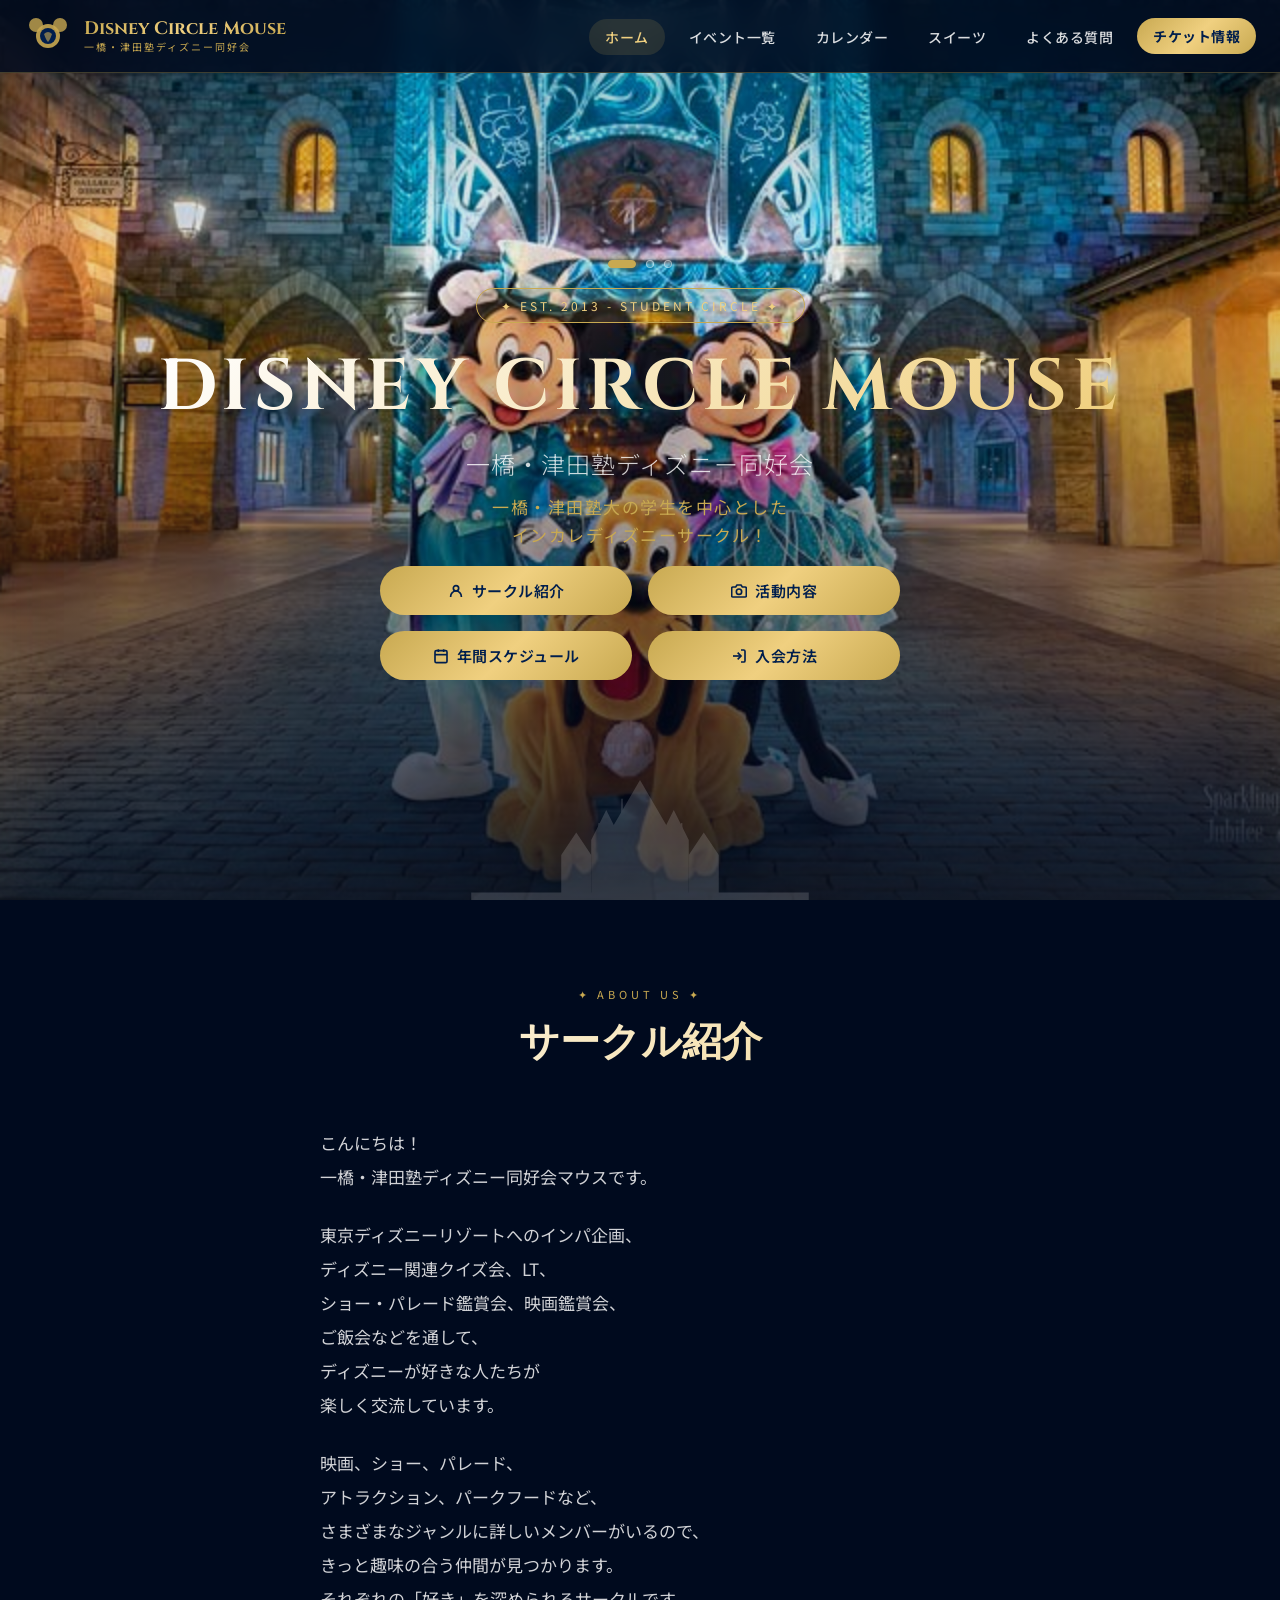
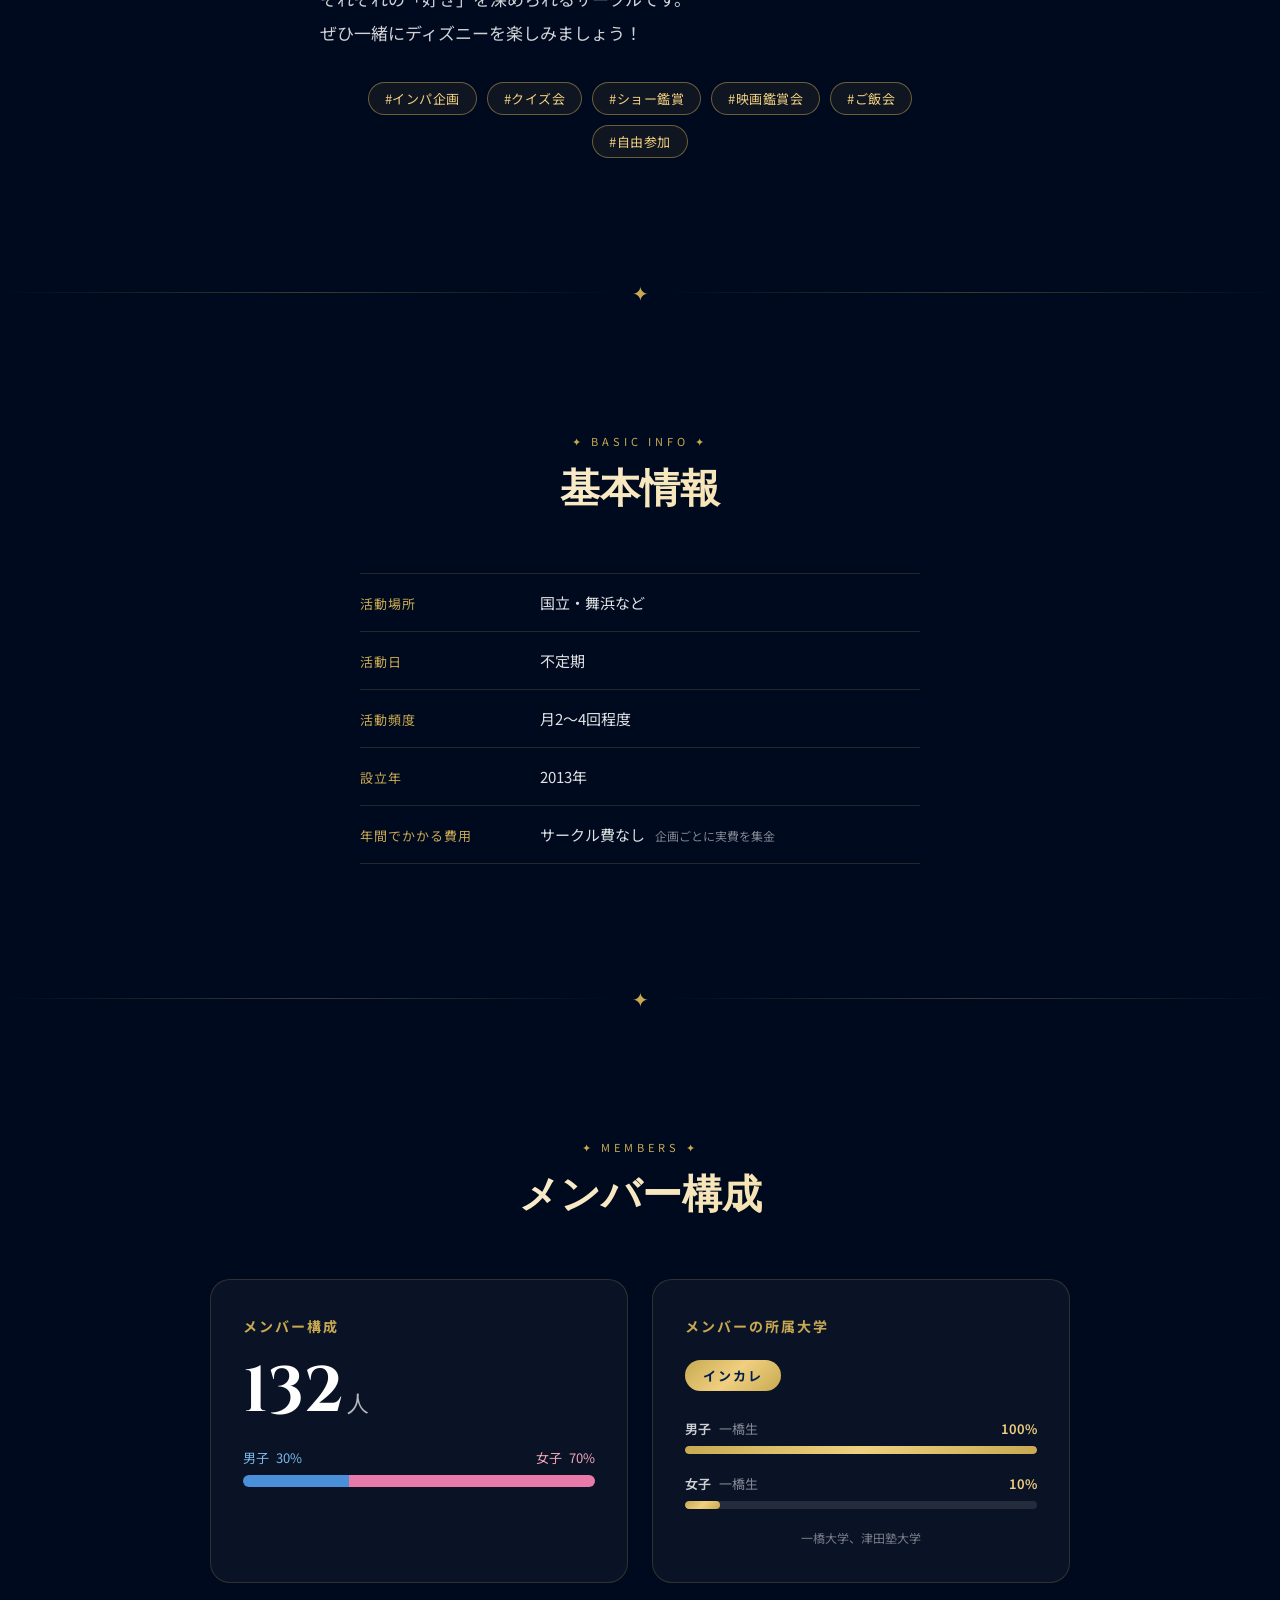
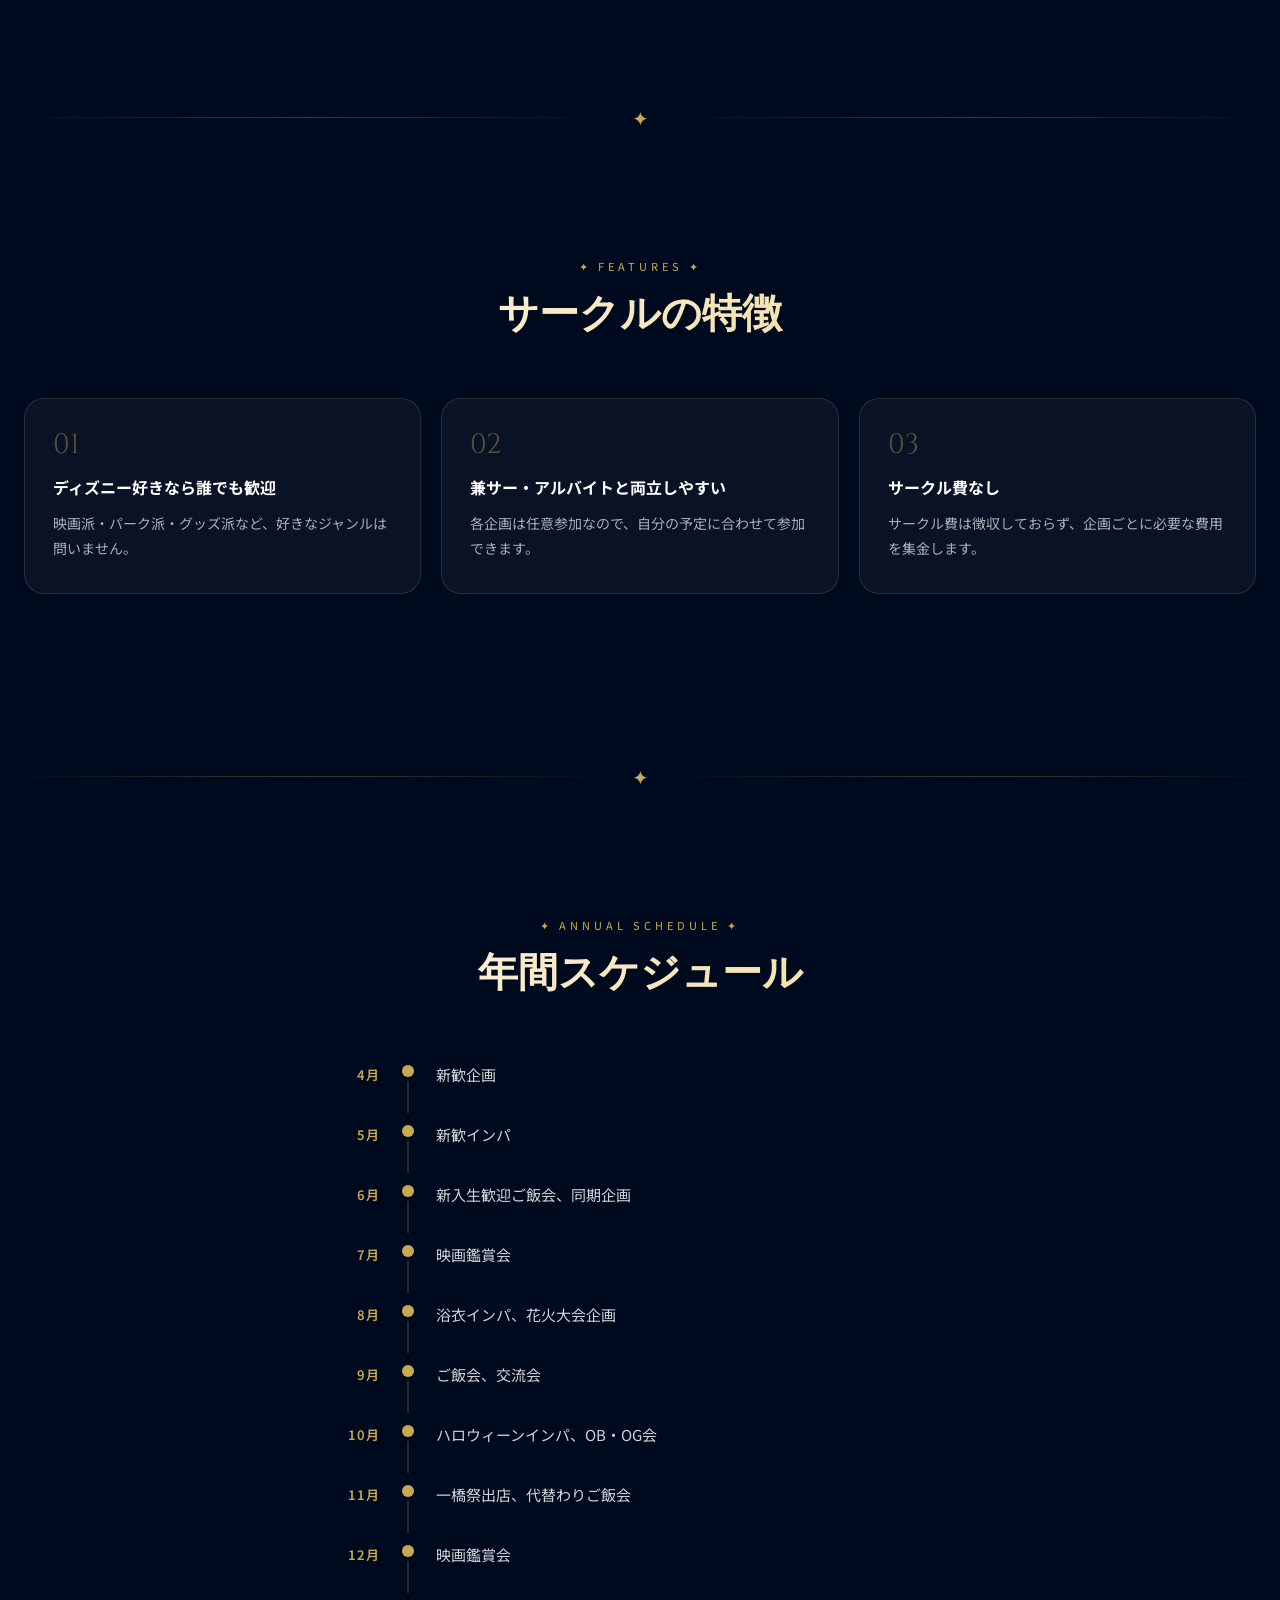
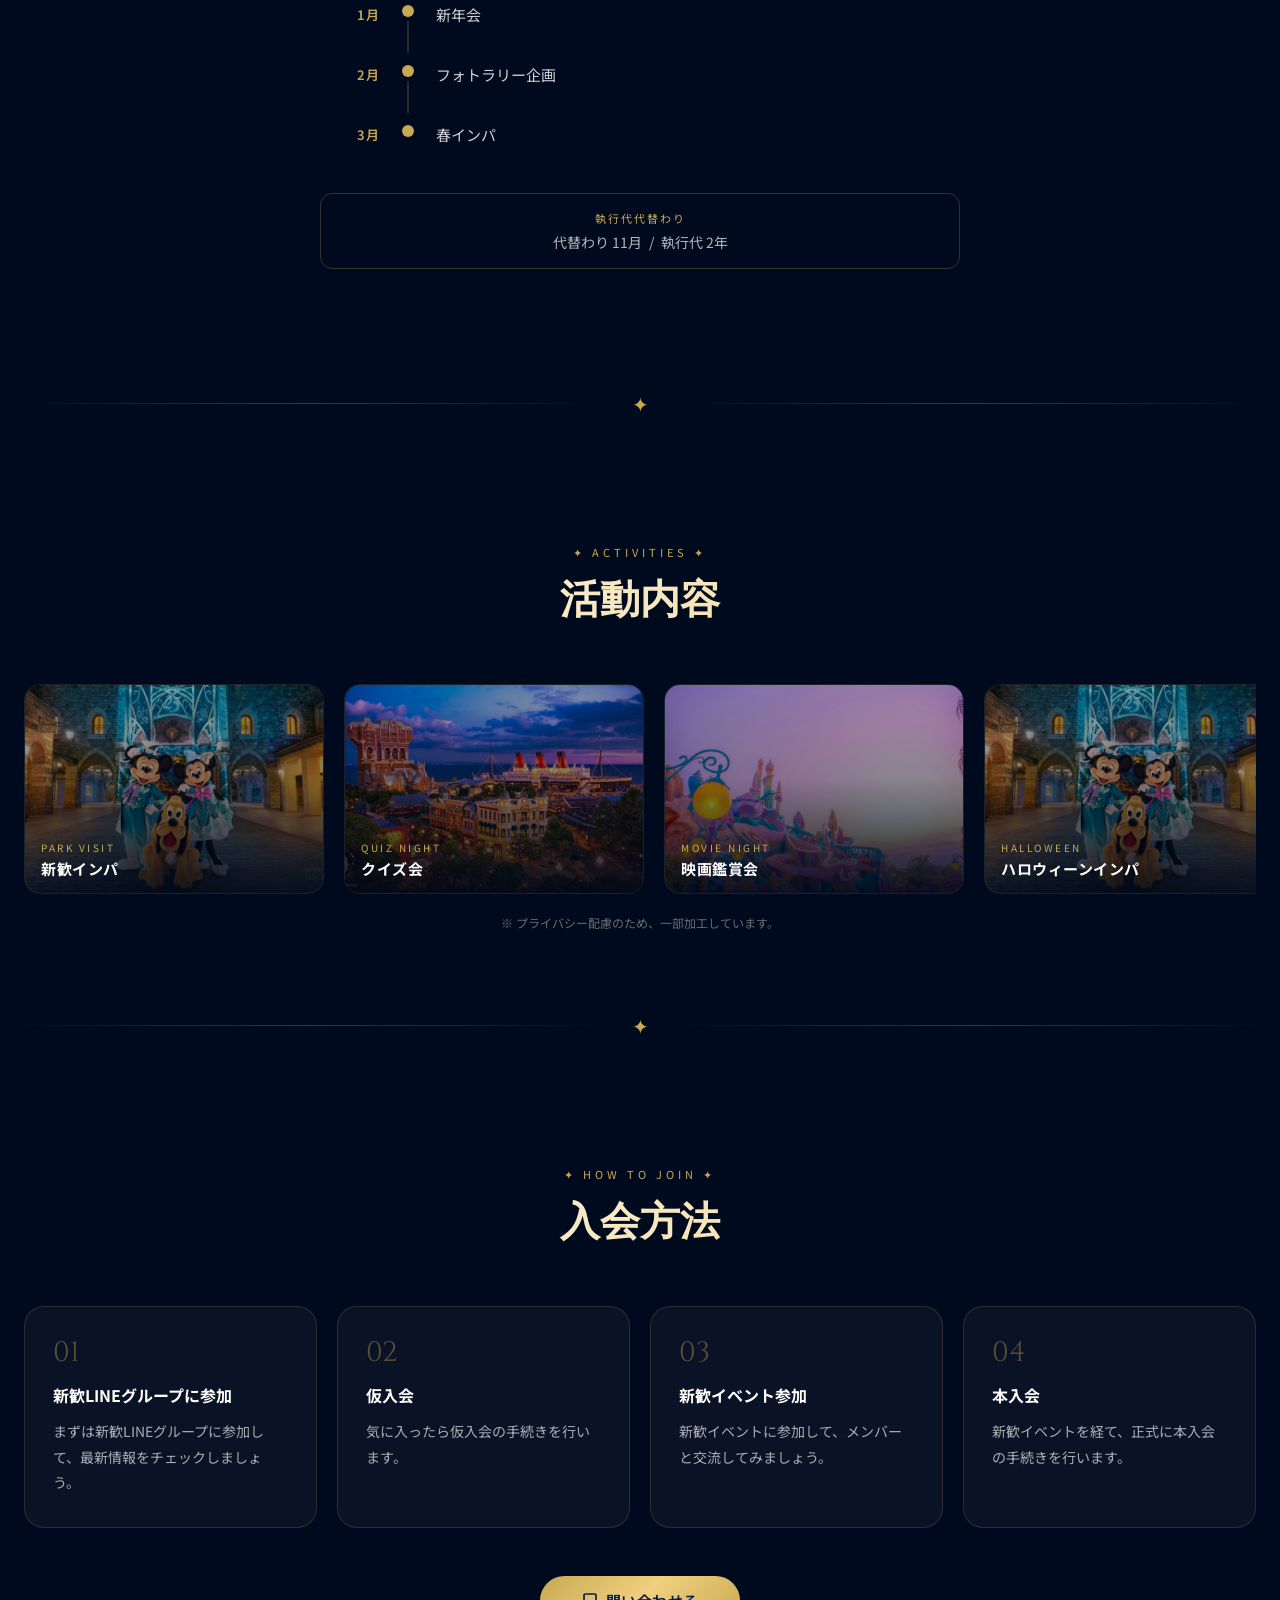
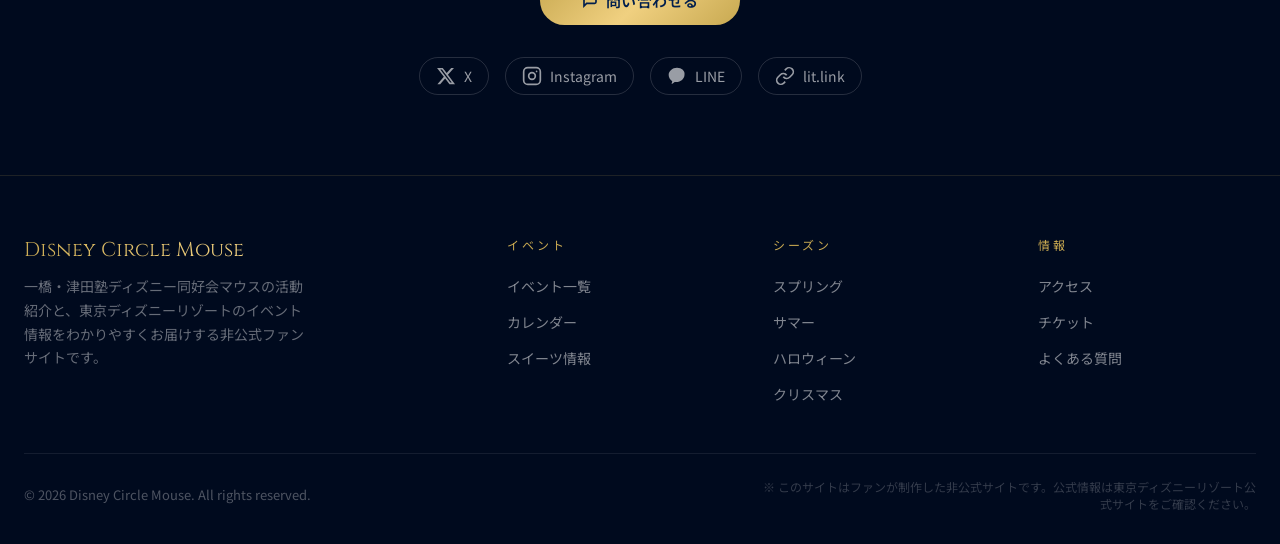
==== commit 9f8b9f1a: "Merge pull request #4 from tsubasa0518/feature/homepage-section-redesign Update homepage sections, h" ====
--- a/index.html
+++ b/index.html
@@ -76,15 +76,23 @@
     <div class="hero-badge">✦ EST. 2013 - STUDENT CIRCLE ✦</div>
     <h1 class="hero-title">DISNEY CIRCLE MOUSE</h1>
     <p class="hero-subtitle">一橋・津田塾ディズニー同好会</p>
-    <p class="hero-tagline">ディズニー好きが集まる、自由参加型の学生サークル。</p>
+    <p class="hero-tagline">一橋・津田塾大の学生を中心とした<br>インカレディズニーサークル！</p>
     <div class="hero-buttons">
       <a href="#about" class="btn btn-primary">
         <svg width="16" height="16" viewBox="0 0 24 24" fill="none" stroke="currentColor" stroke-width="2.5"><circle cx="12" cy="8" r="4"/><path d="M4 21v-1a8 8 0 0 1 16 0v1"/></svg>
         サークル紹介
       </a>
+      <a href="#activities" class="btn btn-primary">
+        <svg width="16" height="16" viewBox="0 0 24 24" fill="none" stroke="currentColor" stroke-width="2.5"><path d="M23 19a2 2 0 0 1-2 2H3a2 2 0 0 1-2-2V8a2 2 0 0 1 2-2h4l2-3h6l2 3h4a2 2 0 0 1 2 2z"/><circle cx="12" cy="13" r="4"/></svg>
+        活動内容
+      </a>
       <a href="#schedule" class="btn btn-primary">
         <svg width="16" height="16" viewBox="0 0 24 24" fill="none" stroke="currentColor" stroke-width="2.5"><rect x="3" y="4" width="18" height="18" rx="2"/><line x1="16" y1="2" x2="16" y2="6"/><line x1="8" y1="2" x2="8" y2="6"/><line x1="3" y1="10" x2="21" y2="10"/></svg>
-        活動内容
+        年間スケジュール
+      </a>
+      <a href="#howtojoin" class="btn btn-primary">
+        <svg width="16" height="16" viewBox="0 0 24 24" fill="none" stroke="currentColor" stroke-width="2.5"><path d="M15 3h4a2 2 0 0 1 2 2v14a2 2 0 0 1-2 2h-4"/><polyline points="10 17 15 12 10 7"/><line x1="15" y1="12" x2="3" y2="12"/></svg>
+        入会方法
       </a>
     </div>
   </div>
@@ -215,7 +223,38 @@
 <div class="divider container"><span class="divider-icon">✦</span></div>
 
 <!-- ============================
-     04. 年間スケジュール
+     04. サークルの特徴
+============================= -->
+<section id="features" class="section">
+  <div class="container">
+    <div class="section-header fade-up">
+      <div class="section-tag">✦ Features ✦</div>
+      <h2 class="section-title">サークルの特徴</h2>
+    </div>
+    <div class="join-cards fade-up">
+      <div class="join-card">
+        <div class="join-card-num">01</div>
+        <h3 class="join-card-title">ディズニー好きなら誰でも歓迎</h3>
+        <p class="join-card-desc">映画派・パーク派・グッズ派など、好きなジャンルは問いません。</p>
+      </div>
+      <div class="join-card">
+        <div class="join-card-num">02</div>
+        <h3 class="join-card-title">兼サー・アルバイトと両立しやすい</h3>
+        <p class="join-card-desc">各企画は任意参加なので、自分の予定に合わせて参加できます。</p>
+      </div>
+      <div class="join-card">
+        <div class="join-card-num">03</div>
+        <h3 class="join-card-title">サークル費なし</h3>
+        <p class="join-card-desc">サークル費は徴収しておらず、企画ごとに必要な費用を集金します。</p>
+      </div>
+    </div>
+  </div>
+</section>
+
+<div class="divider container"><span class="divider-icon">✦</span></div>
+
+<!-- ============================
+     05. 年間スケジュール
 ============================= -->
 <section id="schedule" class="section">
   <div class="container">
@@ -247,13 +286,13 @@
 <div class="divider container"><span class="divider-icon">✦</span></div>
 
 <!-- ============================
-     05. 活動風景
-============================= -->
-<section id="gallery" class="section section--gallery">
-  <div class="container">
-    <div class="section-header fade-up">
-      <div class="section-tag">✦ Gallery ✦</div>
-      <h2 class="section-title">活動風景</h2>
+     06. 活動内容
+============================= -->
+<section id="activities" class="section section--gallery">
+  <div class="container">
+    <div class="section-header fade-up">
+      <div class="section-tag">✦ Activities ✦</div>
+      <h2 class="section-title">活動内容</h2>
     </div>
   </div>
   <div class="gallery-overflow">
@@ -266,60 +305,74 @@
 <div class="divider container"><span class="divider-icon">✦</span></div>
 
 <!-- ============================
-     06. 参加案内
-============================= -->
-<section id="join" class="section">
-  <div class="container">
-    <div class="section-header fade-up">
-      <div class="section-tag">✦ Join Us ✦</div>
-      <h2 class="section-title">参加案内</h2>
-    </div>
-    <div class="join-cards fade-up">
+     07. 入会方法
+============================= -->
+<section id="howtojoin" class="section">
+  <div class="container">
+    <div class="section-header fade-up">
+      <div class="section-tag">✦ How to Join ✦</div>
+      <h2 class="section-title">入会方法</h2>
+    </div>
+    <div class="join-cards join-steps fade-up">
       <div class="join-card">
         <div class="join-card-num">01</div>
-        <h3 class="join-card-title">ディズニー好きなら誰でも歓迎</h3>
-        <p class="join-card-desc">映画派・パーク派・グッズ派など、好きなジャンルは問いません。</p>
+        <h3 class="join-card-title">新歓LINEグループに参加</h3>
+        <p class="join-card-desc">まずは新歓LINEグループに参加して、最新情報をチェックしましょう。</p>
       </div>
       <div class="join-card">
         <div class="join-card-num">02</div>
-        <h3 class="join-card-title">兼サー・アルバイトと両立しやすい</h3>
-        <p class="join-card-desc">各企画は任意参加なので、自分の予定に合わせて参加できます。</p>
+        <h3 class="join-card-title">仮入会</h3>
+        <p class="join-card-desc">気に入ったら仮入会の手続きを行います。</p>
       </div>
       <div class="join-card">
         <div class="join-card-num">03</div>
-        <h3 class="join-card-title">サークル費なし</h3>
-        <p class="join-card-desc">サークル費は徴収しておらず、企画ごとに必要な費用を集金します。</p>
+        <h3 class="join-card-title">新歓イベント参加</h3>
+        <p class="join-card-desc">新歓イベントに参加して、メンバーと交流してみましょう。</p>
+      </div>
+      <div class="join-card">
+        <div class="join-card-num">04</div>
+        <h3 class="join-card-title">本入会</h3>
+        <p class="join-card-desc">新歓イベントを経て、正式に本入会の手続きを行います。</p>
       </div>
     </div>
 
     <div class="join-cta fade-up">
-      <!-- TODO: 問い合わせ先が決まり次第、hrefをSNSまたはメールフォームURLに差し替える -->
-      <a href="#join" class="btn btn-primary join-cta-btn">
+      <a href="#howtojoin" class="btn btn-primary join-cta-btn">
         <svg width="16" height="16" viewBox="0 0 24 24" fill="none" stroke="currentColor" stroke-width="2.5"><path d="M21 15a2 2 0 0 1-2 2H7l-4 4V5a2 2 0 0 1 2-2h14a2 2 0 0 1 2 2z"/></svg>
         問い合わせる
       </a>
     </div>
 
     <div class="join-sns fade-up">
-      <a href="#" class="join-sns-link" aria-label="X (Twitter)">
+      <a href="https://x.com/nezuminoteikoku?s=20" class="join-sns-link" aria-label="X (Twitter)" target="_blank" rel="noopener noreferrer">
         <svg width="20" height="20" viewBox="0 0 24 24" fill="currentColor"><path d="M18.244 2.25h3.308l-7.227 8.26 8.502 11.24H16.17l-5.214-6.817L4.99 21.75H1.68l7.73-8.835L1.254 2.25H8.08l4.713 6.231zm-1.161 17.52h1.833L7.084 4.126H5.117z"/></svg>
         X
       </a>
-      <a href="#" class="join-sns-link" aria-label="Instagram">
+      <a href="https://www.instagram.com/nezuminoteikoku?utm_source=ig_web_button_share_sheet&igsh=ZDNlZDc0MzIxNw==" class="join-sns-link" aria-label="Instagram" target="_blank" rel="noopener noreferrer">
         <svg width="20" height="20" viewBox="0 0 24 24" fill="none" stroke="currentColor" stroke-width="2"><rect x="2" y="2" width="20" height="20" rx="5"/><circle cx="12" cy="12" r="4"/><circle cx="17.5" cy="6.5" r="1" fill="currentColor" stroke="none"/></svg>
         Instagram
       </a>
-      <a href="#" class="join-sns-link" aria-label="LINE">
+      <a href="#line-qr-modal" class="join-sns-link" aria-label="LINE">
         <svg width="20" height="20" viewBox="0 0 24 24" fill="currentColor"><path d="M12 2C6.48 2 2 5.92 2 10.76c0 3.06 1.73 5.75 4.35 7.44-.19.68-.7 2.46-.8 2.85-.13.5.18.49.38.36.15-.1 2.4-1.63 3.37-2.29.55.08 1.12.12 1.7.12 5.52 0 10-3.92 10-8.76C22 5.92 17.52 2 12 2z"/></svg>
         LINE
       </a>
-      <a href="#" class="join-sns-link" aria-label="メール">
-        <svg width="20" height="20" viewBox="0 0 24 24" fill="none" stroke="currentColor" stroke-width="2"><rect x="2" y="4" width="20" height="16" rx="2"/><polyline points="2,4 12,13 22,4"/></svg>
-        Email
-      </a>
-    </div>
-  </div>
-</section>
+      <a href="https://lit.link/hitsudamouse" class="join-sns-link" aria-label="lit.link" target="_blank" rel="noopener noreferrer">
+        <svg width="20" height="20" viewBox="0 0 24 24" fill="none" stroke="currentColor" stroke-width="2"><path d="M10 13a5 5 0 0 0 7.54.54l3-3a5 5 0 0 0-7.07-7.07l-1.72 1.71"/><path d="M14 11a5 5 0 0 0-7.54-.54l-3 3a5 5 0 0 0 7.07 7.07l1.71-1.71"/></svg>
+        lit.link
+      </a>
+    </div>
+  </div>
+</section>
+
+<!-- LINE QR Code Modal (CSS :target 方式) -->
+<div id="line-qr-modal" class="line-qr-modal" role="dialog" aria-modal="true" aria-label="LINE QRコード">
+  <a href="#howtojoin" class="line-qr-overlay" aria-label="閉じる"></a>
+  <div class="line-qr-box">
+    <a href="#howtojoin" class="line-qr-close" aria-label="閉じる">×</a>
+    <img src="images/line-qr.png" alt="LINE 新歓グループ QRコード" />
+    <p class="line-qr-caption">LINEで友達追加</p>
+  </div>
+</div>
 
 <!-- Footer -->
 <footer class="footer">
--- a/css/style.css
+++ b/css/style.css
@@ -265,15 +265,24 @@
 }
 
 .hero-buttons {
-  display: flex;
+  display: grid;
+  grid-template-columns: 1fr 1fr;
   gap: 16px;
+  max-width: 520px;
+  margin: 0 auto;
+}
+
+.hero-buttons .btn {
+  width: 100%;
   justify-content: center;
-  flex-wrap: wrap;
 }
 
 /* ===== Smooth-scroll anchor offsets ===== */
 #about,
-#schedule {
+#features,
+#schedule,
+#activities,
+#howtojoin {
   scroll-margin-top: 100px;
 }
 
@@ -1429,6 +1438,10 @@
   font-size: 14px;
   color: rgba(255,255,255,0.65);
   line-height: 1.8;
+}
+
+.join-steps {
+  grid-template-columns: repeat(4, 1fr);
 }
 
 .join-cta {
@@ -1511,24 +1524,29 @@
   }
 }
 
+@media (max-width: 900px) {
+  .join-steps {
+    grid-template-columns: repeat(2, 1fr);
+  }
+}
+
 @media (max-width: 600px) {
   .hero-buttons {
-    flex-direction: column;
-    align-items: stretch;
-    gap: 12px;
-    width: 100%;
+    grid-template-columns: 1fr;
     max-width: 320px;
     margin: 0 auto;
+    gap: 12px;
   }
 
   .hero-buttons .btn {
-    width: 100%;
-    justify-content: center;
     padding: 14px 20px;
   }
 
   #about,
-  #schedule {
+  #features,
+  #schedule,
+  #activities,
+  #howtojoin {
     scroll-margin-top: 80px;
   }
 
@@ -1821,3 +1839,68 @@
     transition: none;
   }
 }
+
+/* ===== LINE QR MODAL ===== */
+.line-qr-modal {
+  display: none;
+  position: fixed;
+  inset: 0;
+  z-index: 3000;
+  align-items: center;
+  justify-content: center;
+}
+
+#line-qr-modal:target {
+  display: flex;
+}
+
+.line-qr-overlay {
+  position: absolute;
+  inset: 0;
+  background: rgba(0, 0, 0, 0.82);
+  backdrop-filter: blur(6px);
+}
+
+.line-qr-box {
+  position: relative;
+  z-index: 1;
+  background: #fff;
+  border-radius: 16px;
+  padding: 24px;
+  max-width: 300px;
+  width: 90%;
+  text-align: center;
+}
+
+.line-qr-box img {
+  width: 100%;
+  height: auto;
+  display: block;
+  border-radius: 8px;
+}
+
+.line-qr-close {
+  position: absolute;
+  top: -14px;
+  right: -14px;
+  width: 32px;
+  height: 32px;
+  background: var(--disney-navy);
+  border: 2px solid var(--disney-gold);
+  border-radius: 50%;
+  color: var(--disney-gold);
+  font-size: 18px;
+  line-height: 1;
+  display: flex;
+  align-items: center;
+  justify-content: center;
+  text-decoration: none;
+  font-weight: 700;
+}
+
+.line-qr-caption {
+  margin-top: 14px;
+  font-size: 13px;
+  color: #001e4d;
+  font-weight: 600;
+}
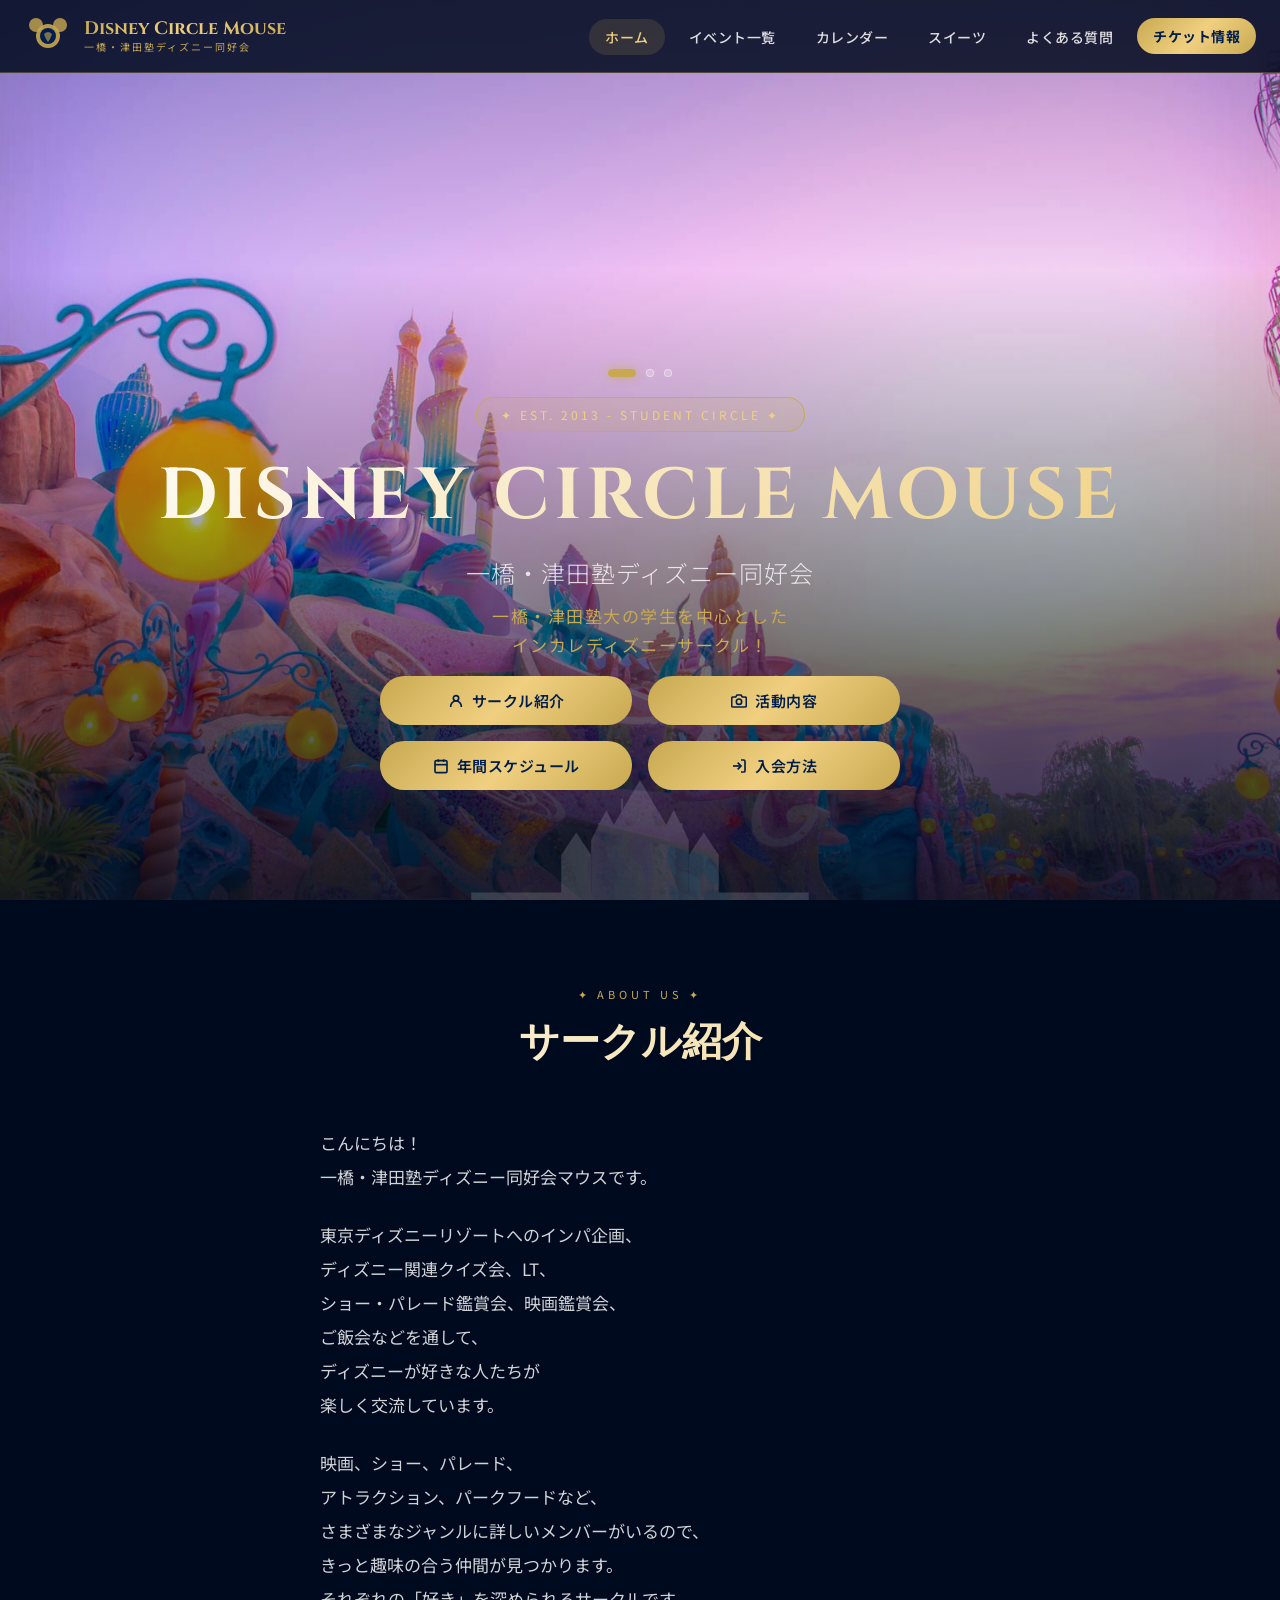
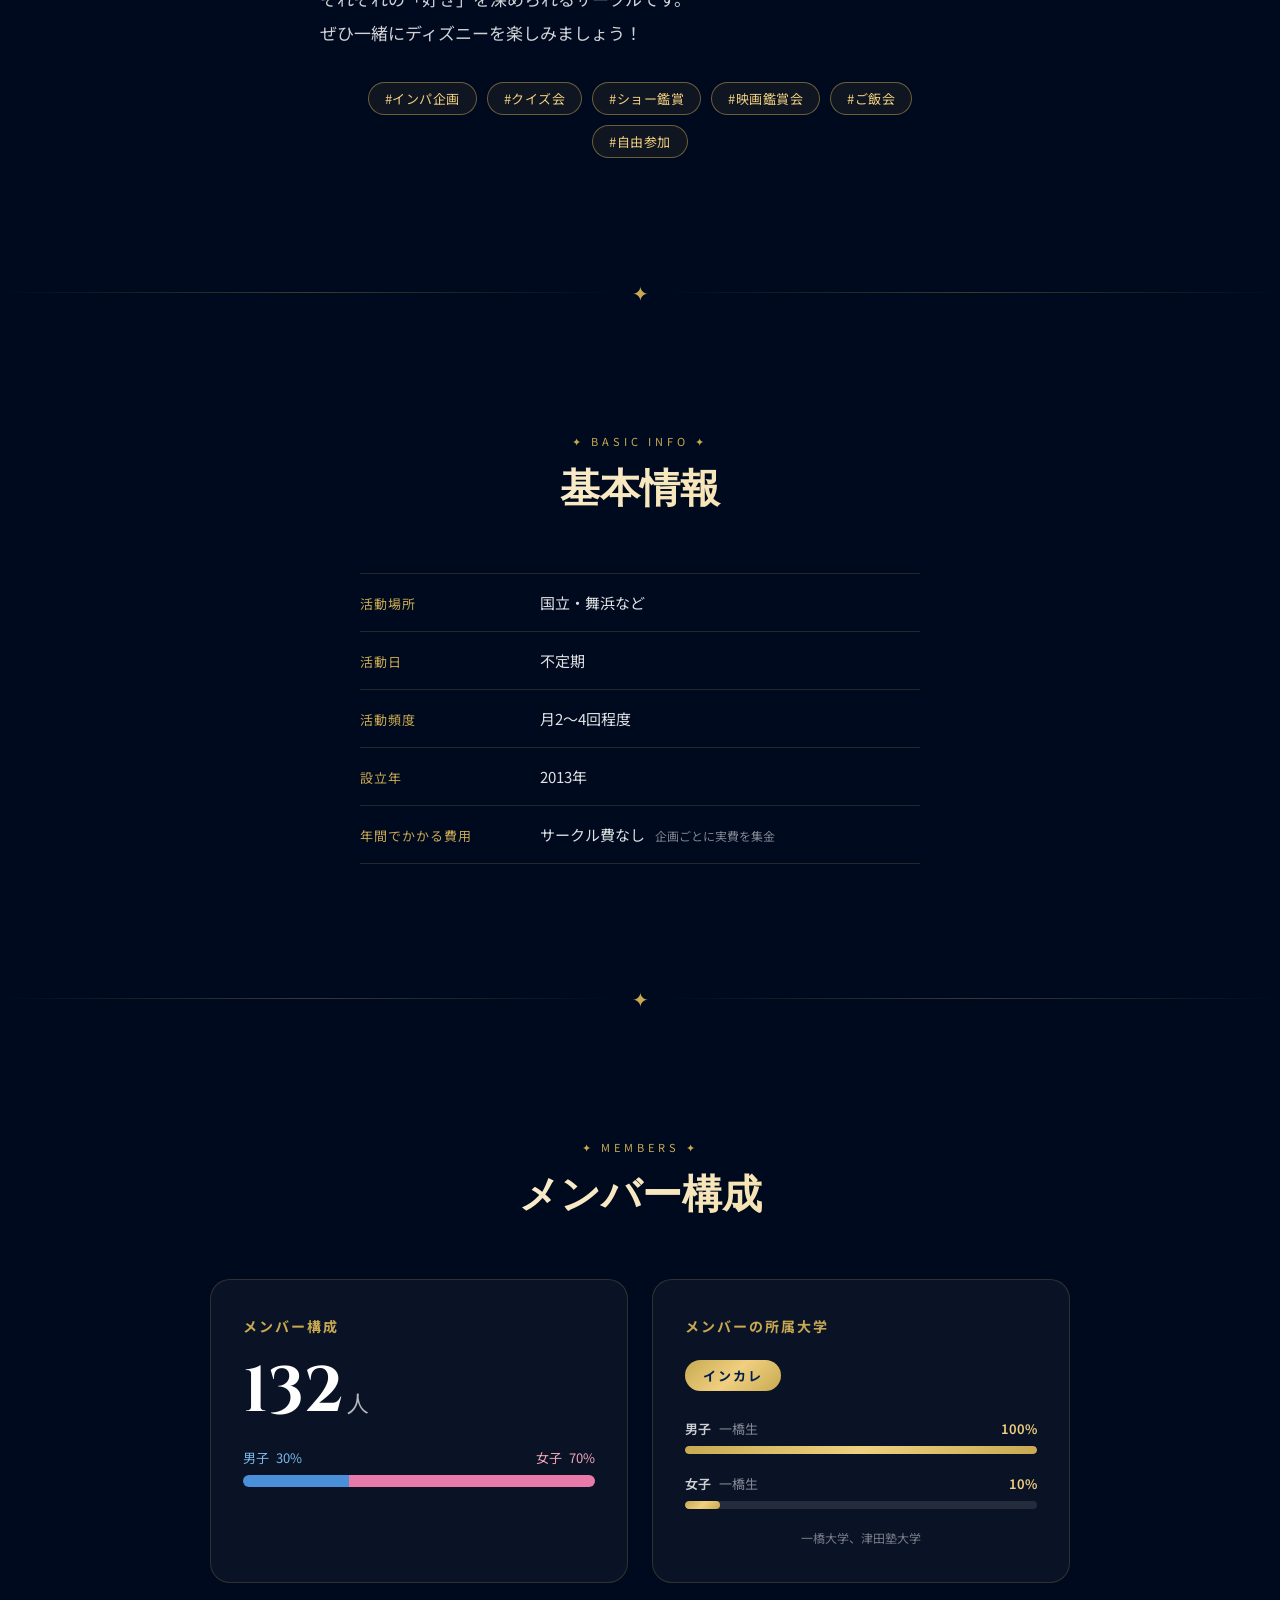
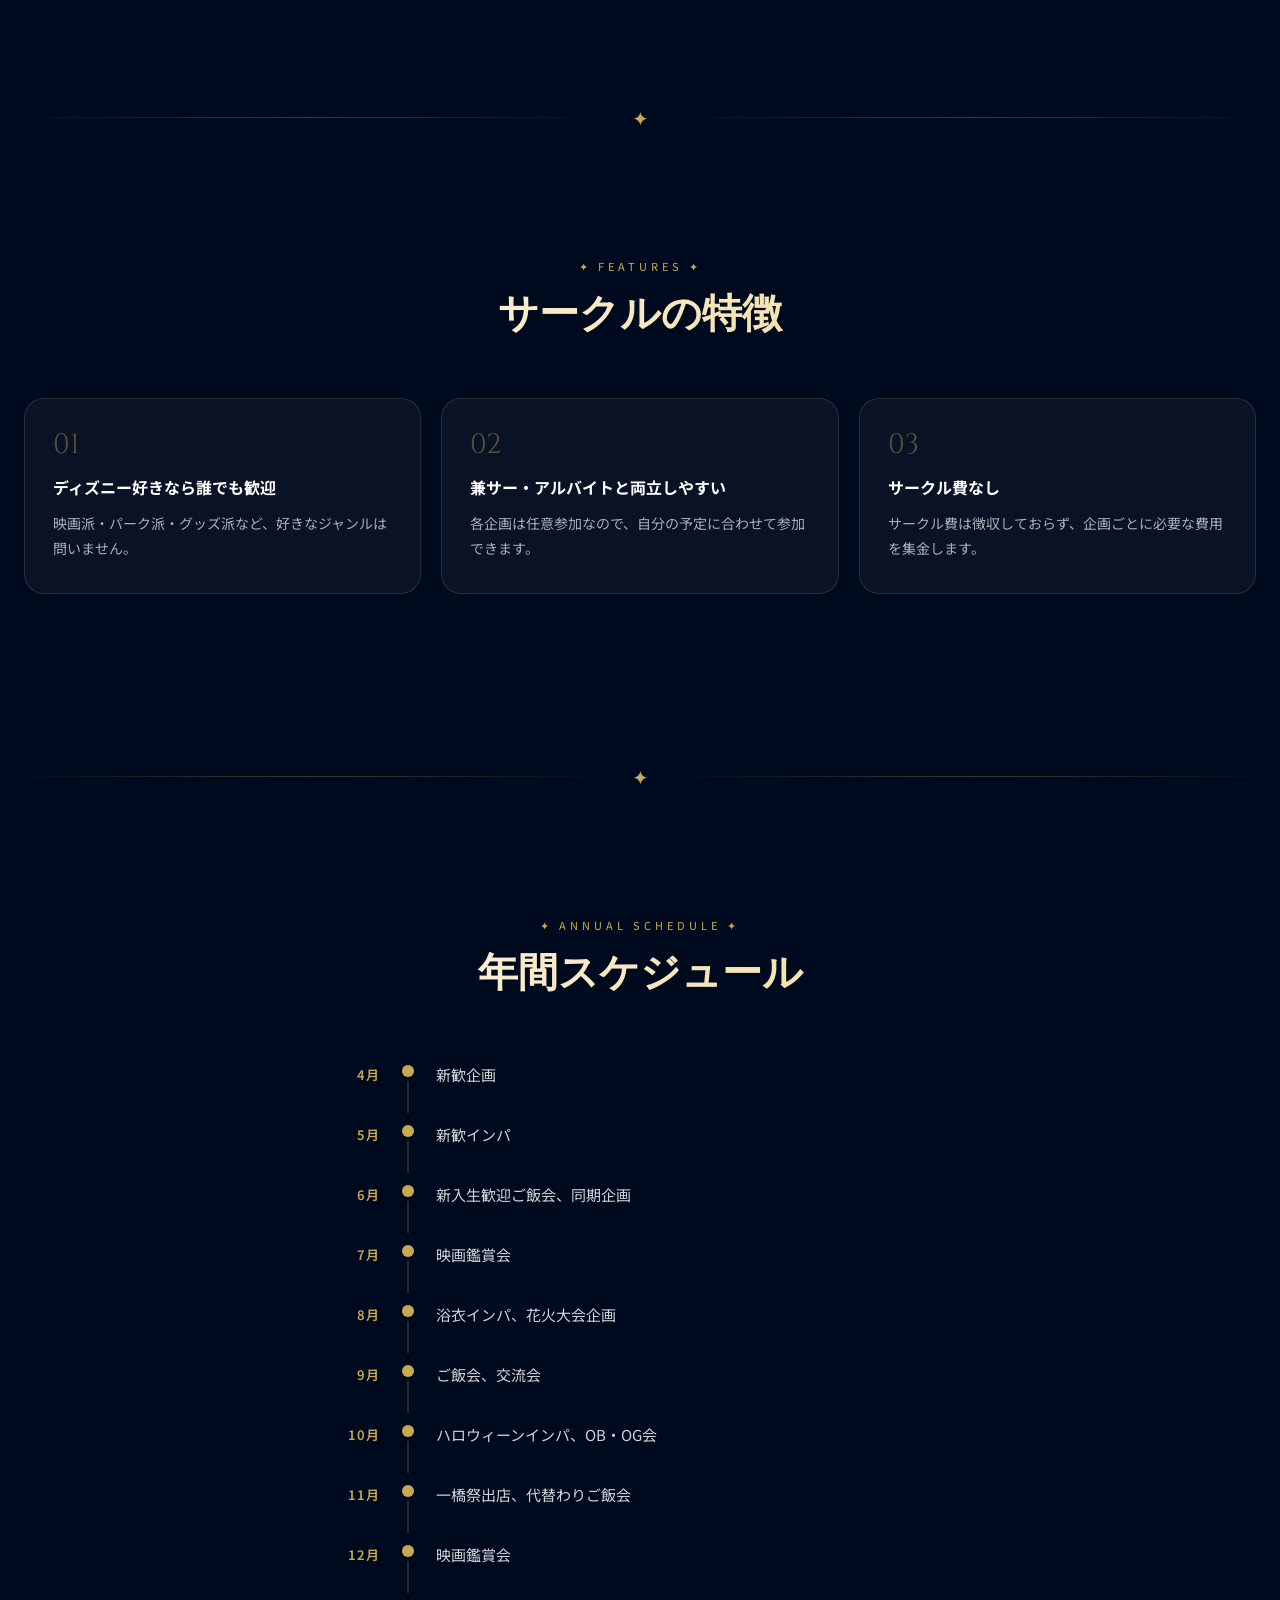
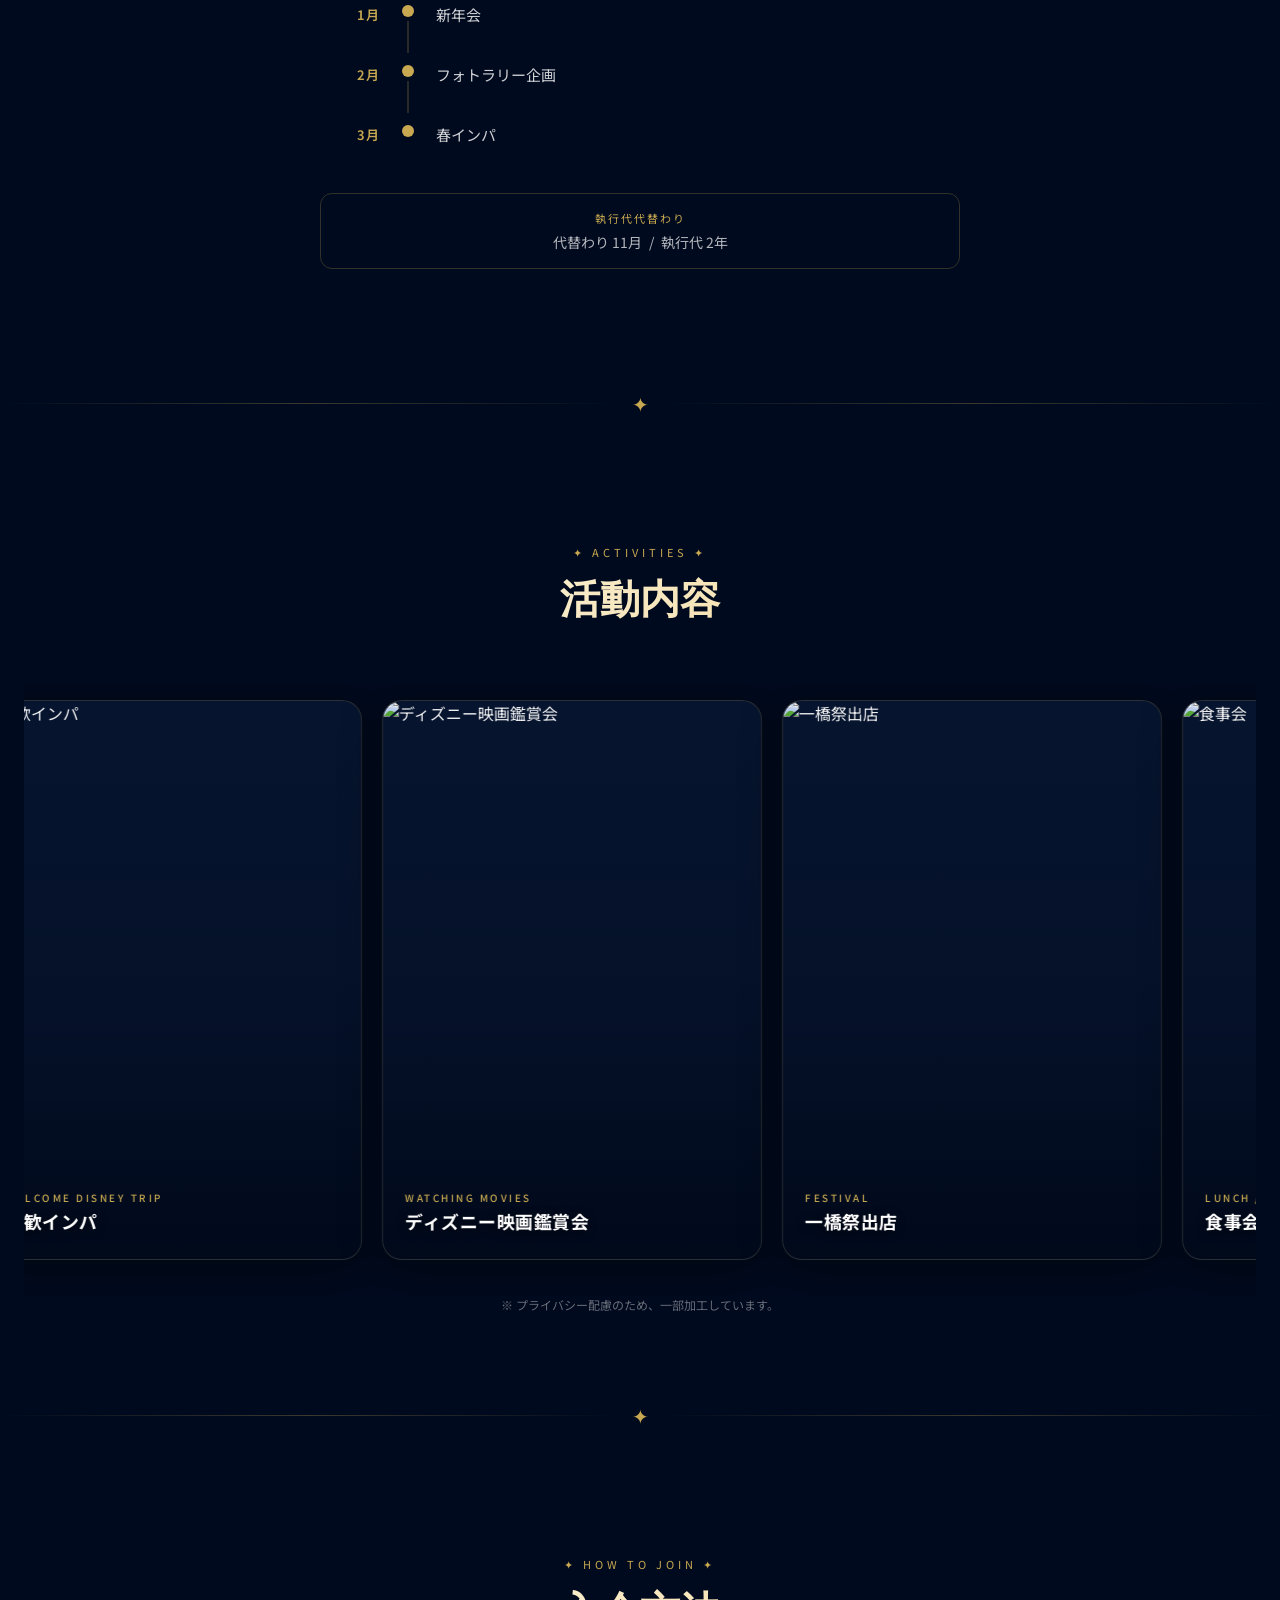
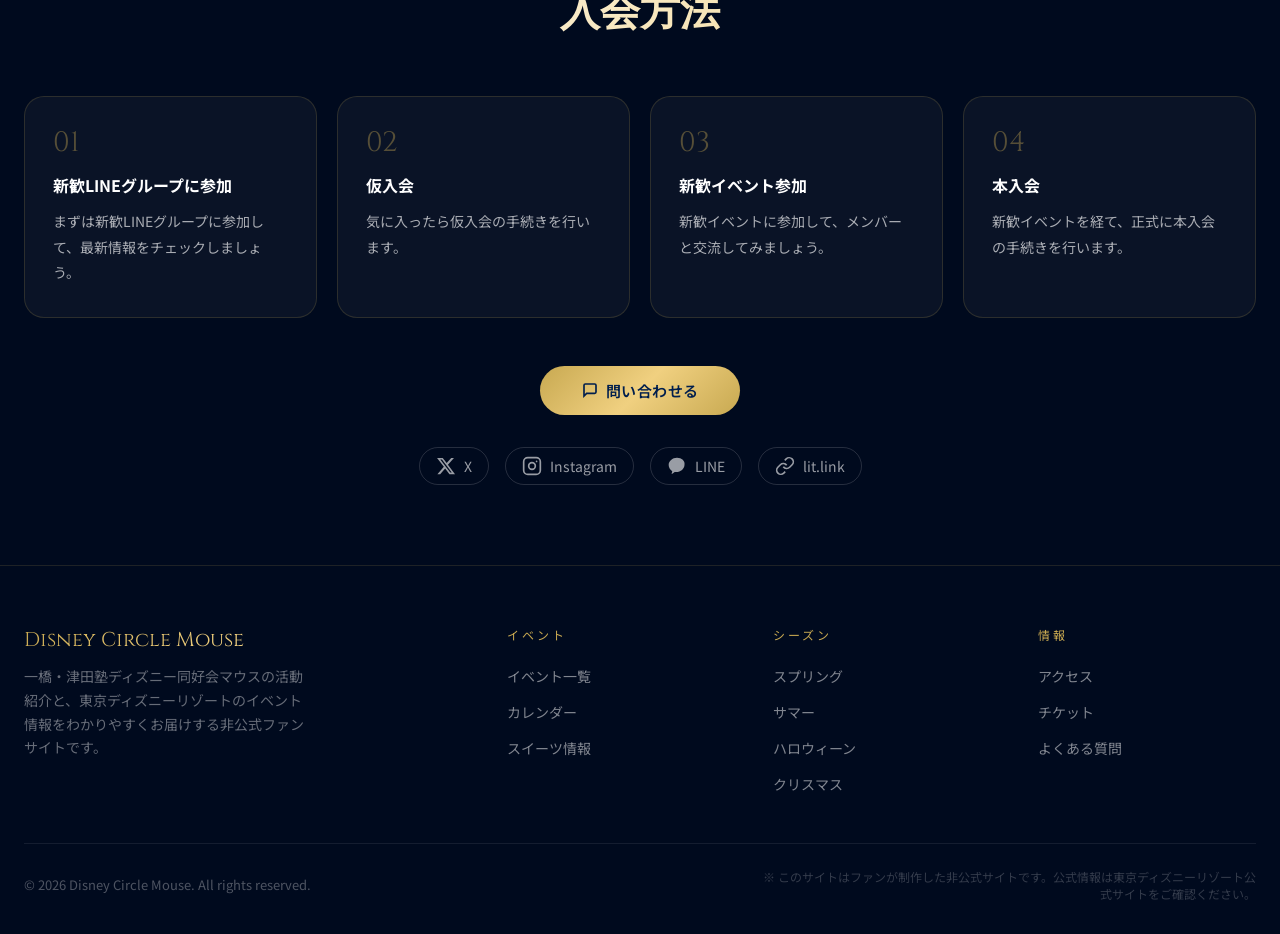
==== commit c941d834: "feat: improve hero buttons layout and activity gallery carousel" ====
--- a/index.html
+++ b/index.html
@@ -288,18 +288,18 @@
 <!-- ============================
      06. 活動内容
 ============================= -->
-<section id="activities" class="section section--gallery">
+<section id="activities" class="section section--activity">
   <div class="container">
     <div class="section-header fade-up">
       <div class="section-tag">✦ Activities ✦</div>
       <h2 class="section-title">活動内容</h2>
     </div>
   </div>
-  <div class="gallery-overflow">
-    <!-- Cards are generated by initGallery() in main.js -->
-    <div class="gallery-track" id="gallery-track"></div>
-  </div>
-  <p class="gallery-notice">※ プライバシー配慮のため、一部加工しています。</p>
+  <div class="activity-carousel-wrap">
+    <!-- Cards generated by initActivityCarousel() in main.js -->
+    <div class="activity-track" id="activity-track" role="list" aria-label="活動内容カルーセル"></div>
+  </div>
+  <p class="activity-notice">※ プライバシー配慮のため、一部加工しています。</p>
 </section>
 
 <div class="divider container"><span class="divider-icon">✦</span></div>
@@ -348,7 +348,7 @@
         <svg width="20" height="20" viewBox="0 0 24 24" fill="currentColor"><path d="M18.244 2.25h3.308l-7.227 8.26 8.502 11.24H16.17l-5.214-6.817L4.99 21.75H1.68l7.73-8.835L1.254 2.25H8.08l4.713 6.231zm-1.161 17.52h1.833L7.084 4.126H5.117z"/></svg>
         X
       </a>
-      <a href="https://www.instagram.com/nezuminoteikoku?utm_source=ig_web_button_share_sheet&igsh=ZDNlZDc0MzIxNw==" class="join-sns-link" aria-label="Instagram" target="_blank" rel="noopener noreferrer">
+      <a href="https://www.instagram.com/nezuminoteikoku/" class="join-sns-link" aria-label="Instagram" target="_blank" rel="noopener noreferrer">
         <svg width="20" height="20" viewBox="0 0 24 24" fill="none" stroke="currentColor" stroke-width="2"><rect x="2" y="2" width="20" height="20" rx="5"/><circle cx="12" cy="12" r="4"/><circle cx="17.5" cy="6.5" r="1" fill="currentColor" stroke="none"/></svg>
         Instagram
       </a>
@@ -373,6 +373,17 @@
     <p class="line-qr-caption">LINEで友達追加</p>
   </div>
 </div>
+
+<!-- Activity Detail Dialog -->
+<dialog class="activity-dialog" id="activity-dialog">
+  <button class="activity-dialog-close" aria-label="詳細を閉じる">×</button>
+  <img class="activity-dialog-img" src="" alt="">
+  <div class="activity-dialog-body">
+    <p class="activity-dialog-en"></p>
+    <h3 class="activity-dialog-title"></h3>
+    <p class="activity-dialog-desc"></p>
+  </div>
+</dialog>
 
 <!-- Footer -->
 <footer class="footer">
--- a/css/style.css
+++ b/css/style.css
@@ -11,6 +11,37 @@
   --disney-pink: #e91e8c;
   --gradient-magic: linear-gradient(135deg, #001e4d 0%, #0a2e6e 50%, #001e4d 100%);
   --gradient-gold: linear-gradient(135deg, #c8a951 0%, #f0d080 50%, #c8a951 100%);
+  --activity-card-width: 300px;
+  --activity-card-height: 450px;
+  --activity-carousel-gap: 20px;
+}
+
+@media (max-width: 360px) {
+  :root {
+    --activity-card-width: 280px;
+    --activity-card-height: 420px;
+  }
+}
+
+@media (min-width: 768px) {
+  :root {
+    --activity-card-width: 320px;
+    --activity-card-height: 480px;
+  }
+}
+
+@media (min-width: 1024px) {
+  :root {
+    --activity-card-width: 380px;
+    --activity-card-height: 560px;
+  }
+}
+
+@media (min-width: 1440px) {
+  :root {
+    --activity-card-width: 420px;
+    --activity-card-height: 620px;
+  }
 }
 
 * {
@@ -170,7 +201,7 @@
   min-height: 100vh;
   position: relative;
   display: flex;
-  align-items: center;
+  align-items: flex-end;
   justify-content: center;
   text-align: center;
   overflow: hidden;
@@ -201,7 +232,8 @@
 .hero-content {
   position: relative;
   z-index: 2;
-  padding: 100px 24px 60px;
+  padding: 100px 24px 110px;
+  width: 100%;
 }
 
 .hero-badge {
@@ -1531,15 +1563,29 @@
 }
 
 @media (max-width: 600px) {
+  .hero-content {
+    padding-bottom: 72px;
+  }
+
   .hero-buttons {
-    grid-template-columns: 1fr;
-    max-width: 320px;
+    grid-template-columns: repeat(2, minmax(0, 1fr));
+    max-width: 390px;
     margin: 0 auto;
-    gap: 12px;
+    gap: 10px;
   }
 
   .hero-buttons .btn {
-    padding: 14px 20px;
+    padding: 11px 8px;
+    font-size: 12.5px;
+    gap: 4px;
+    justify-content: center;
+    white-space: nowrap;
+  }
+
+  .hero-buttons .btn svg {
+    width: 13px;
+    height: 13px;
+    flex-shrink: 0;
   }
 
   #about,
@@ -1904,3 +1950,210 @@
   color: #001e4d;
   font-weight: 600;
 }
+
+/* ===== ACTIVITY CAROUSEL ===== */
+.section--activity {
+  overflow: visible;
+  padding-bottom: 0;
+}
+
+.activity-carousel-wrap {
+  overflow: hidden;
+  cursor: grab;
+  user-select: none;
+  -webkit-user-select: none;
+  touch-action: pan-y;
+  padding: 16px 0 36px;
+}
+
+.activity-carousel-wrap:active {
+  cursor: grabbing;
+}
+
+.activity-track {
+  display: flex;
+  flex-wrap: nowrap;
+  gap: var(--activity-carousel-gap);
+  will-change: transform;
+  padding-left: 32px;
+}
+
+.activity-card {
+  width: var(--activity-card-width);
+  height: var(--activity-card-height);
+  flex: 0 0 auto;
+  position: relative;
+  overflow: hidden;
+  border-radius: 20px;
+  border: 1px solid rgba(200, 169, 81, 0.18);
+  box-shadow: 0 8px 40px rgba(0, 0, 0, 0.45);
+  transition: transform 0.35s ease, box-shadow 0.35s ease;
+  background: #071530;
+  cursor: pointer;
+  outline: none;
+}
+
+.activity-card:focus-visible {
+  box-shadow: 0 0 0 3px var(--disney-gold), 0 8px 40px rgba(0, 0, 0, 0.45);
+}
+
+.activity-card:hover {
+  transform: translateY(-8px) scale(1.01);
+  box-shadow: 0 20px 60px rgba(0, 0, 0, 0.55), 0 0 0 1px rgba(200, 169, 81, 0.3);
+}
+
+.activity-card-img {
+  width: 100%;
+  height: 100%;
+  object-fit: cover;
+  display: block;
+  pointer-events: none;
+  user-select: none;
+  -webkit-user-drag: none;
+}
+
+.activity-card-overlay {
+  position: absolute;
+  inset: 0;
+  background: linear-gradient(
+    to top,
+    rgba(0, 8, 24, 0.88) 0%,
+    rgba(0, 8, 24, 0.28) 45%,
+    rgba(0, 8, 24, 0.04) 100%
+  );
+  pointer-events: none;
+}
+
+.activity-card-caption {
+  position: absolute;
+  bottom: 0;
+  left: 0;
+  right: 0;
+  padding: 20px 22px 26px;
+  display: flex;
+  flex-direction: column;
+  gap: 5px;
+  pointer-events: none;
+}
+
+.activity-card-en {
+  font-size: 10px;
+  letter-spacing: 2.5px;
+  color: var(--disney-gold);
+  text-transform: uppercase;
+  font-weight: 500;
+}
+
+.activity-card-title {
+  font-size: 18px;
+  font-weight: 700;
+  color: #fff;
+  letter-spacing: 0.5px;
+  line-height: 1.3;
+  text-shadow: 0 2px 10px rgba(0, 0, 0, 0.6);
+}
+
+.activity-notice {
+  text-align: center;
+  font-size: 12px;
+  color: rgba(255, 255, 255, 0.4);
+  padding: 0 24px 48px;
+}
+
+/* ===== ACTIVITY DIALOG ===== */
+.activity-dialog {
+  position: fixed;
+  inset: 0;
+  margin: auto;
+  max-width: 580px;
+  width: calc(100% - 48px);
+  max-height: min(85vh, 720px);
+  border: 1px solid rgba(200, 169, 81, 0.3);
+  border-radius: 24px;
+  background: #071530;
+  color: #fff;
+  padding: 0;
+  overflow: hidden;
+  z-index: 4000;
+  box-shadow: 0 24px 80px rgba(0, 0, 0, 0.7);
+}
+
+.activity-dialog::backdrop {
+  background: rgba(0, 0, 0, 0.8);
+  backdrop-filter: blur(6px);
+  -webkit-backdrop-filter: blur(6px);
+}
+
+.activity-dialog-close {
+  position: absolute;
+  top: 12px;
+  right: 12px;
+  width: 36px;
+  height: 36px;
+  background: rgba(0, 0, 0, 0.55);
+  border: 1px solid rgba(255, 255, 255, 0.2);
+  border-radius: 50%;
+  color: white;
+  font-size: 20px;
+  line-height: 1;
+  cursor: pointer;
+  display: flex;
+  align-items: center;
+  justify-content: center;
+  z-index: 1;
+  transition: background 0.2s;
+  font-weight: 300;
+}
+
+.activity-dialog-close:hover {
+  background: rgba(255, 255, 255, 0.2);
+}
+
+.activity-dialog-img {
+  width: 100%;
+  height: 260px;
+  object-fit: cover;
+  display: block;
+  flex-shrink: 0;
+}
+
+.activity-dialog-body {
+  padding: 24px 28px 32px;
+  overflow-y: auto;
+}
+
+.activity-dialog-en {
+  display: block;
+  font-size: 11px;
+  letter-spacing: 3px;
+  color: var(--disney-gold);
+  text-transform: uppercase;
+  margin-bottom: 10px;
+}
+
+.activity-dialog-title {
+  font-family: 'Cinzel', serif;
+  font-size: 22px;
+  margin-bottom: 14px;
+  color: #fff;
+  line-height: 1.3;
+}
+
+.activity-dialog-desc {
+  font-size: 14px;
+  color: rgba(255, 255, 255, 0.78);
+  line-height: 1.9;
+  margin: 0;
+}
+
+@media (max-width: 600px) {
+  .activity-dialog-img {
+    height: 200px;
+  }
+  .activity-dialog-title {
+    font-size: 18px;
+  }
+  .activity-dialog-body {
+    padding: 20px 20px 28px;
+  }
+}
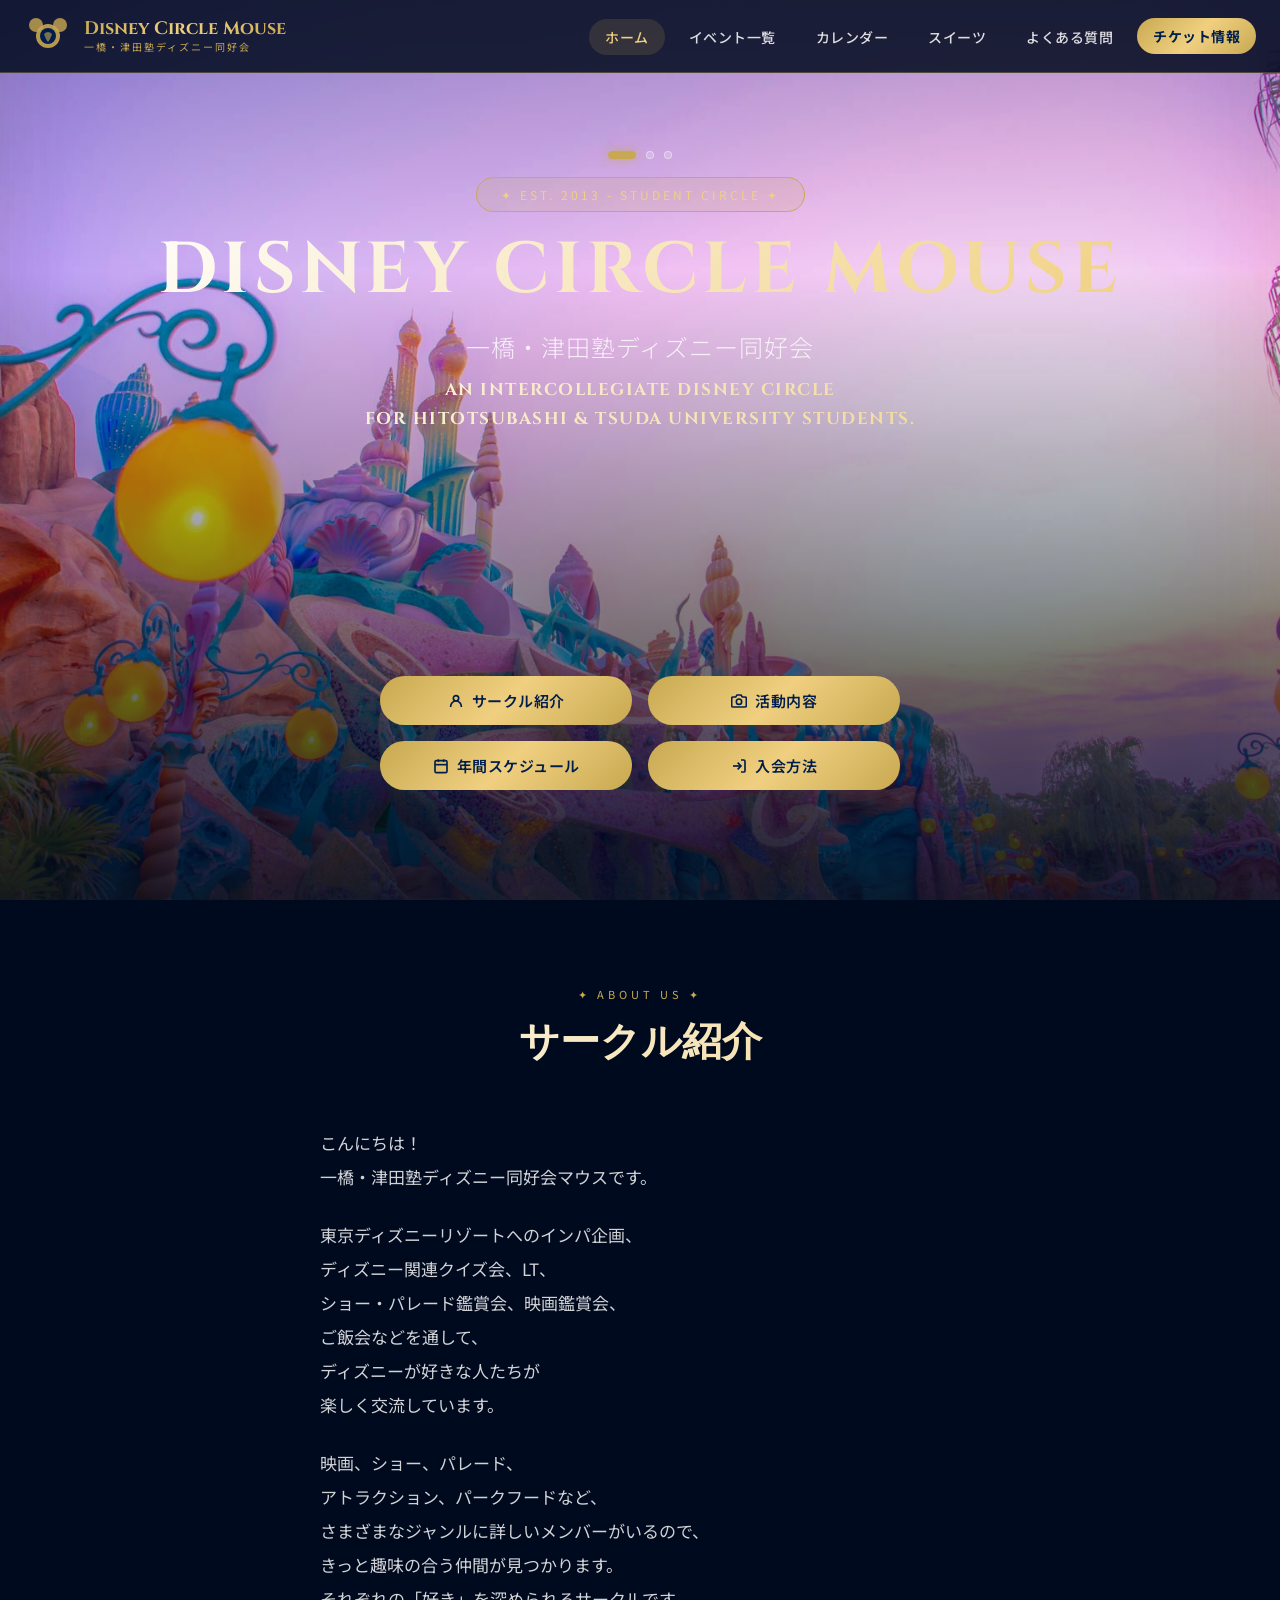
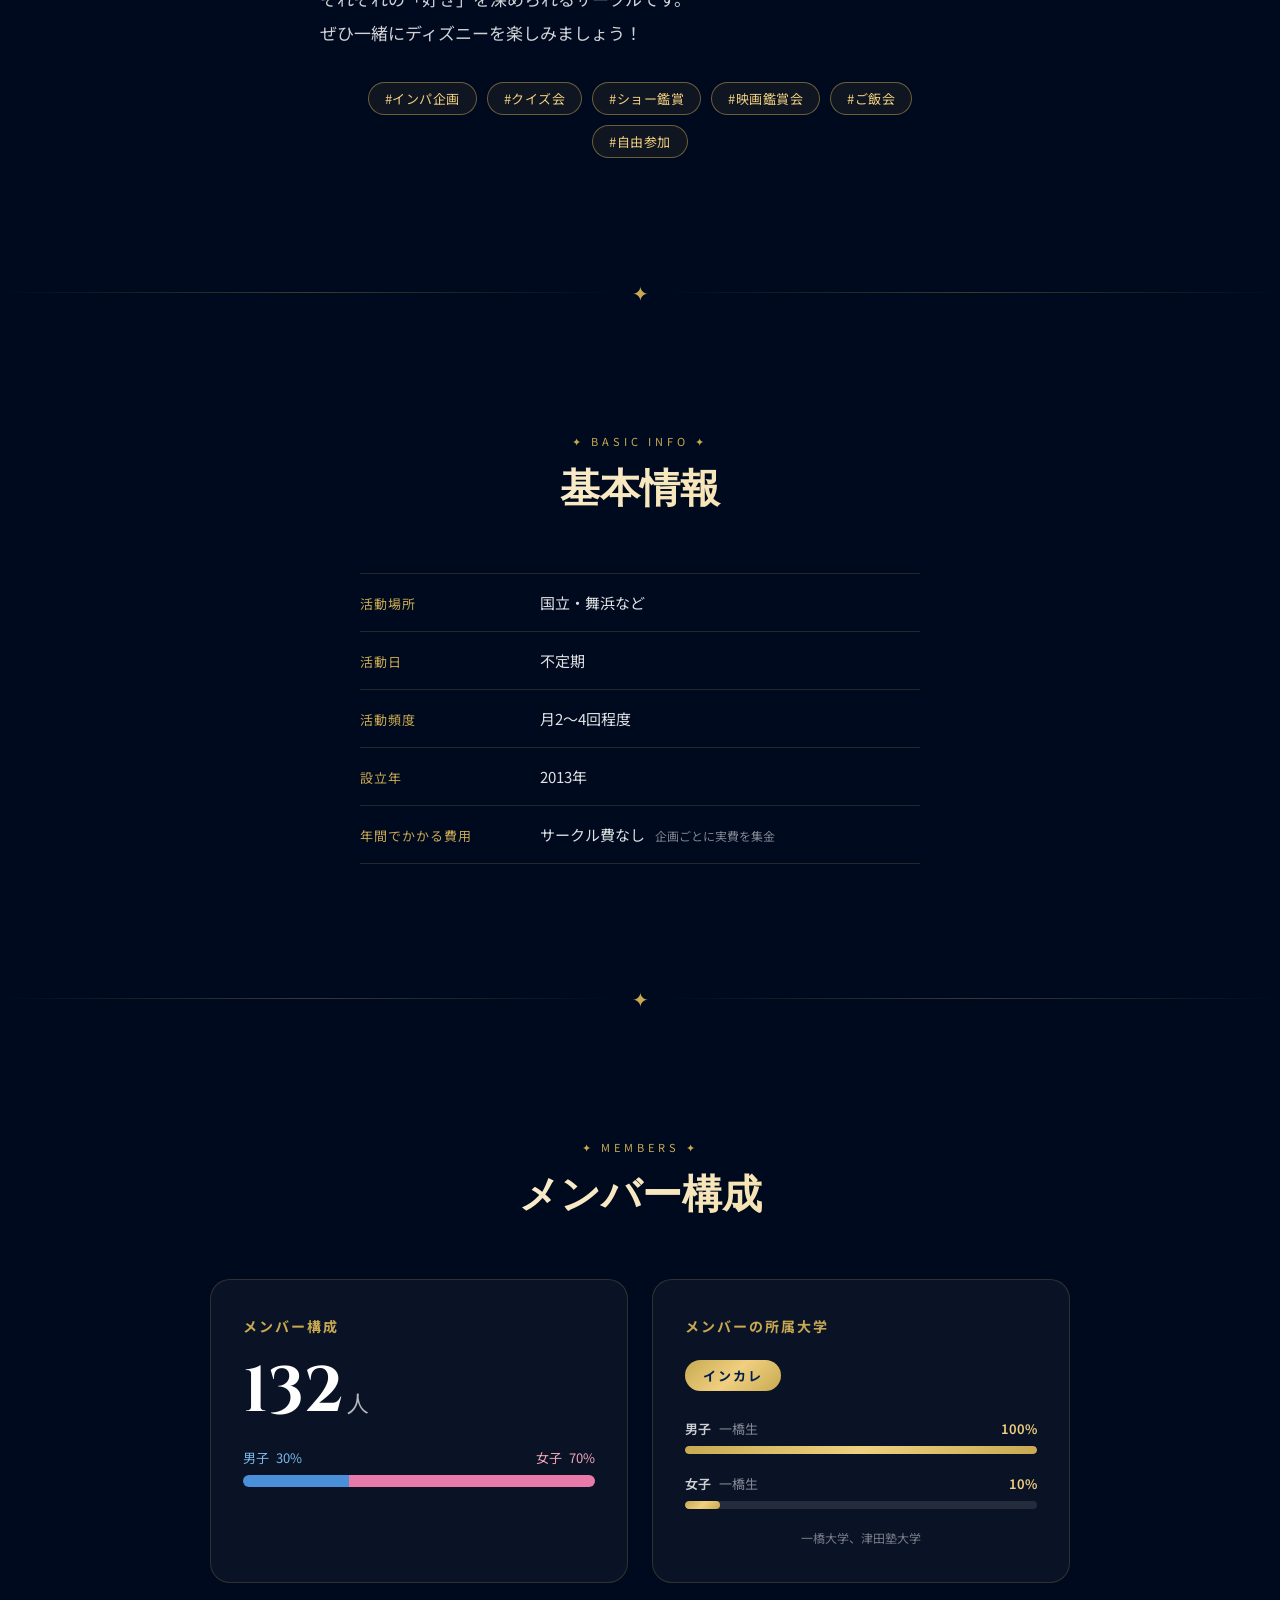
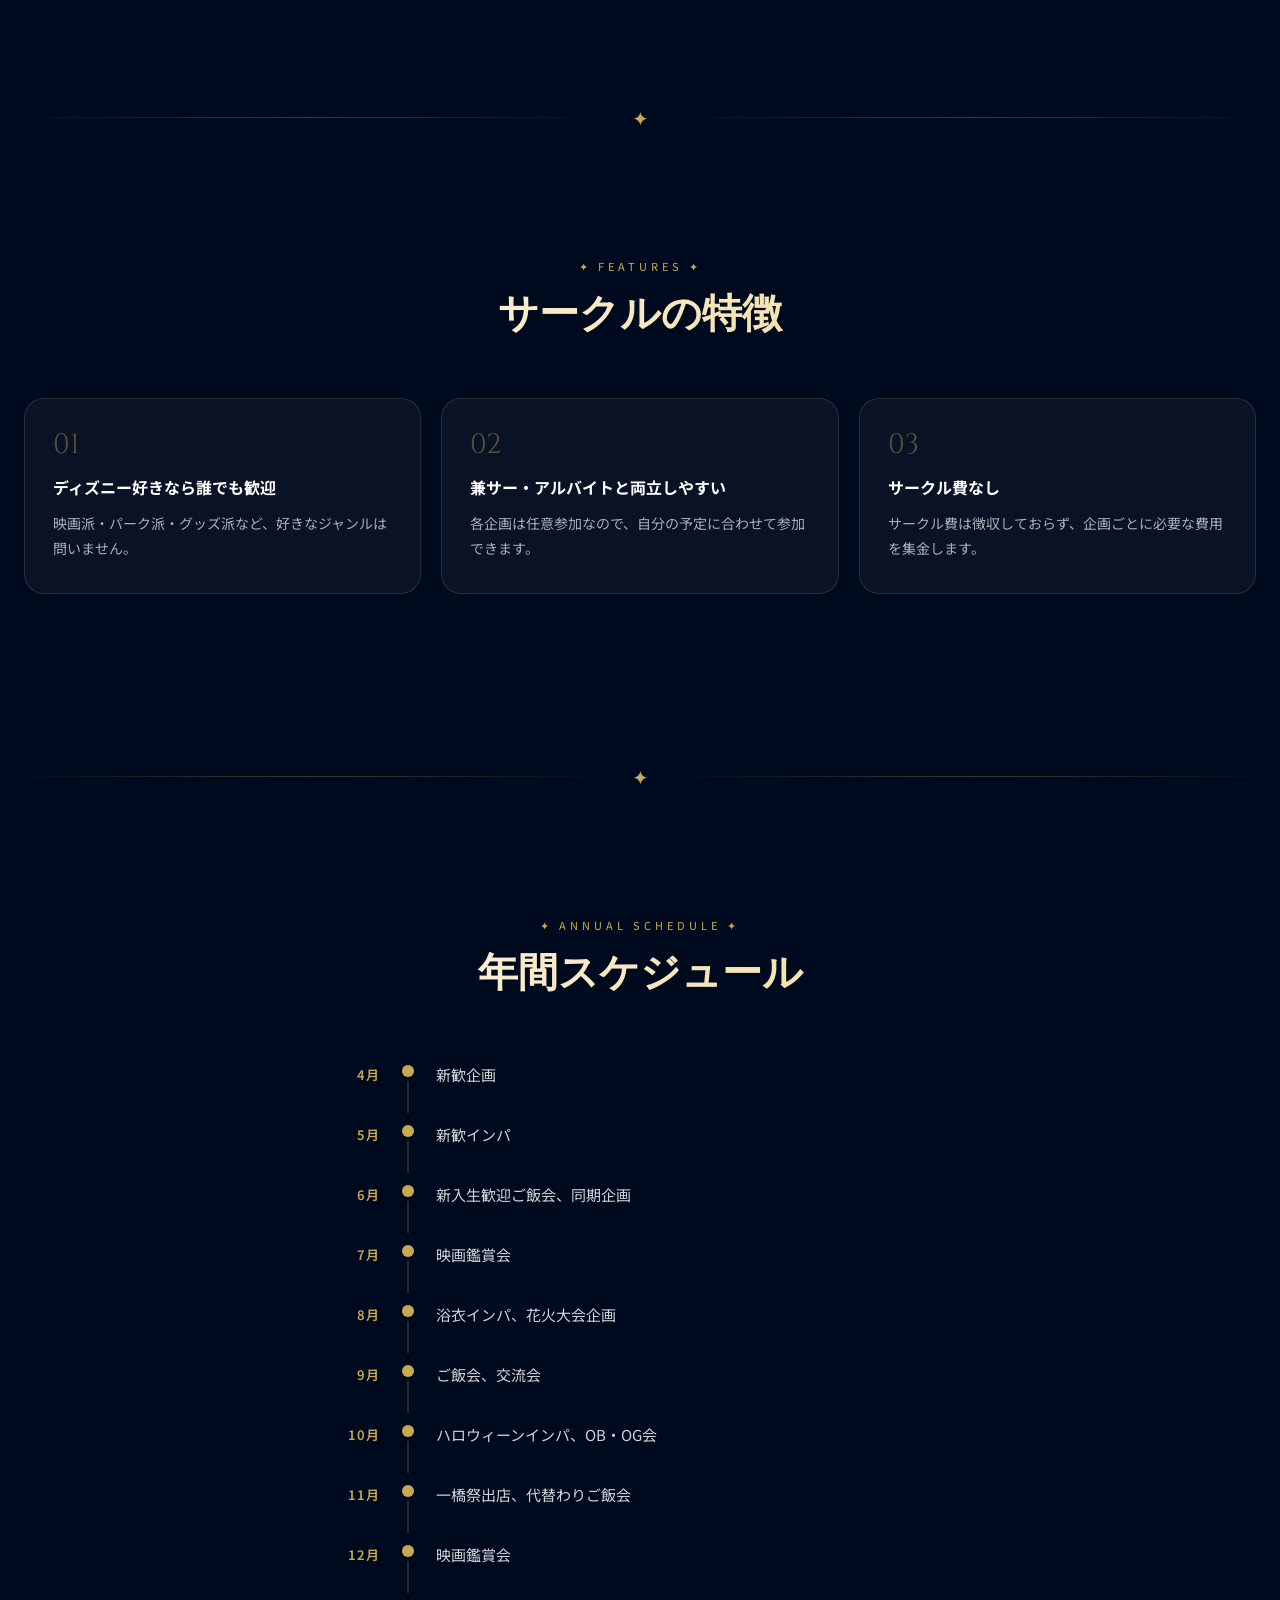
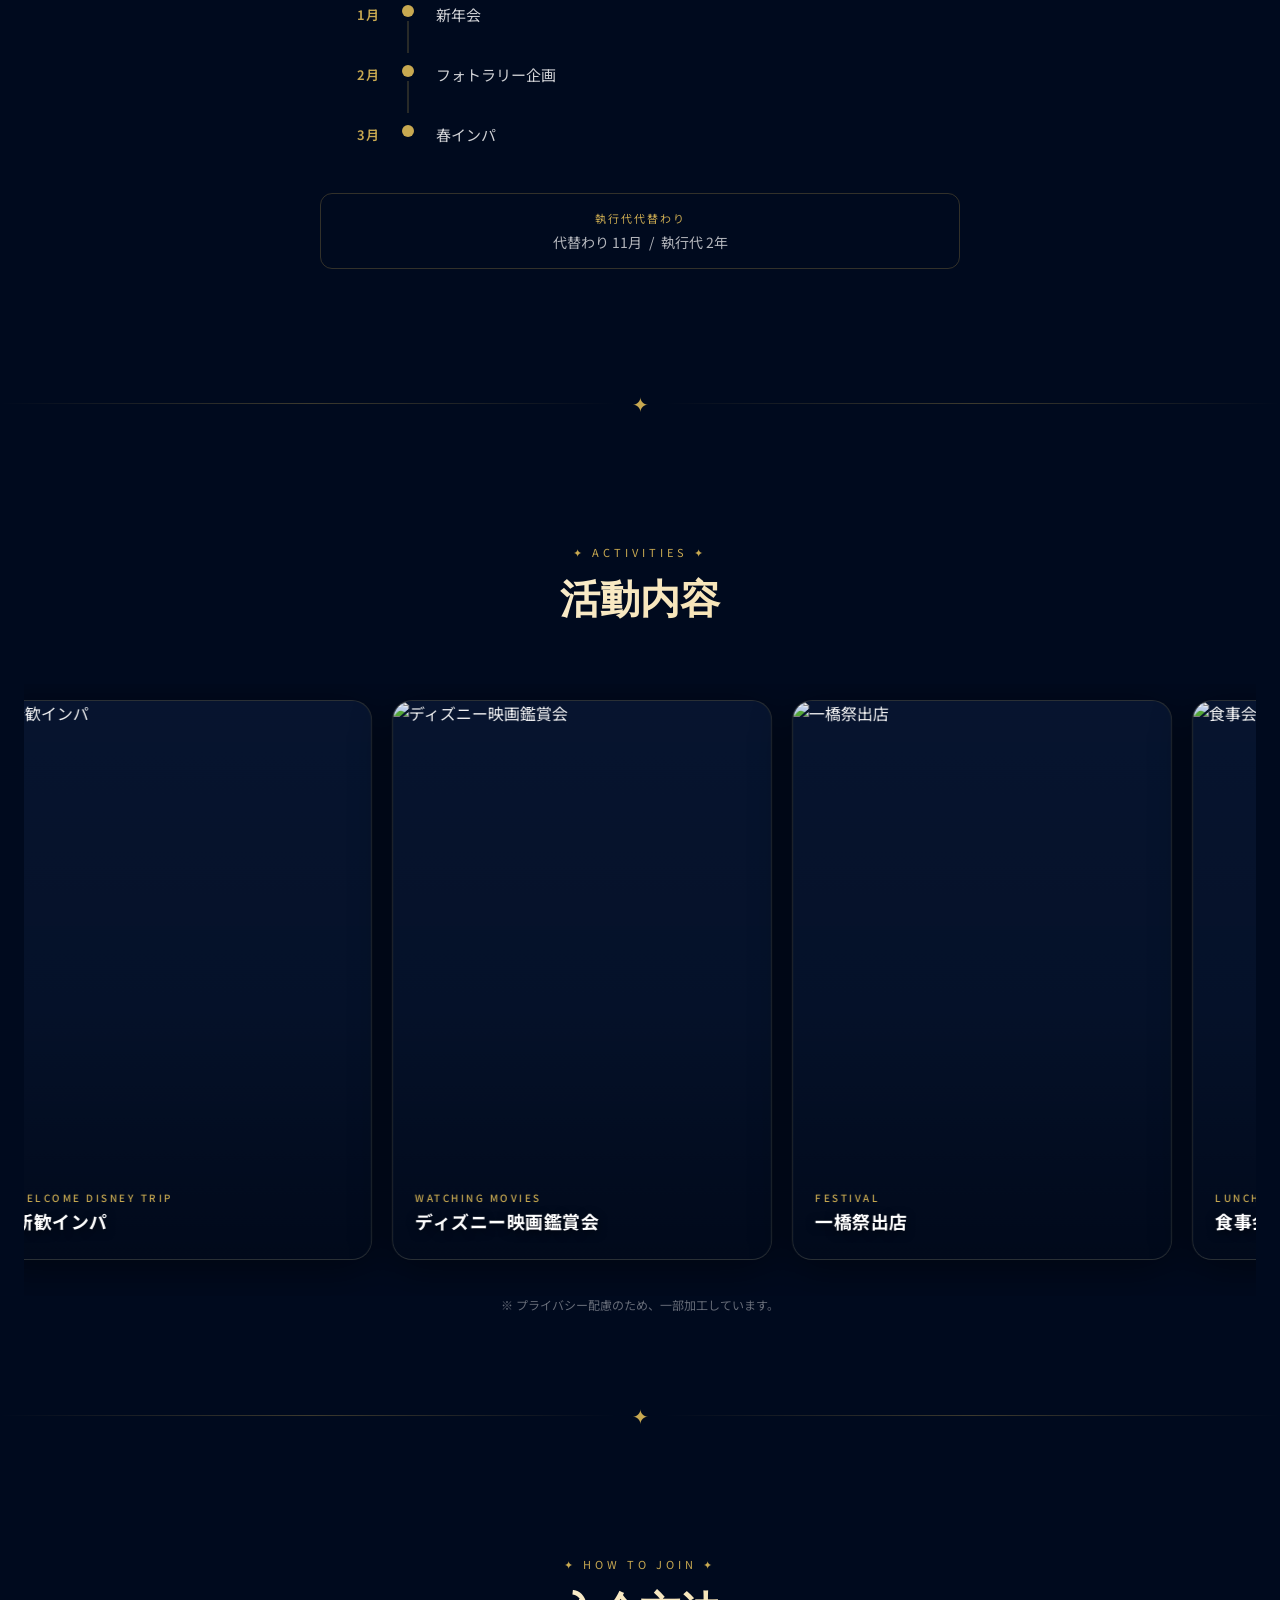
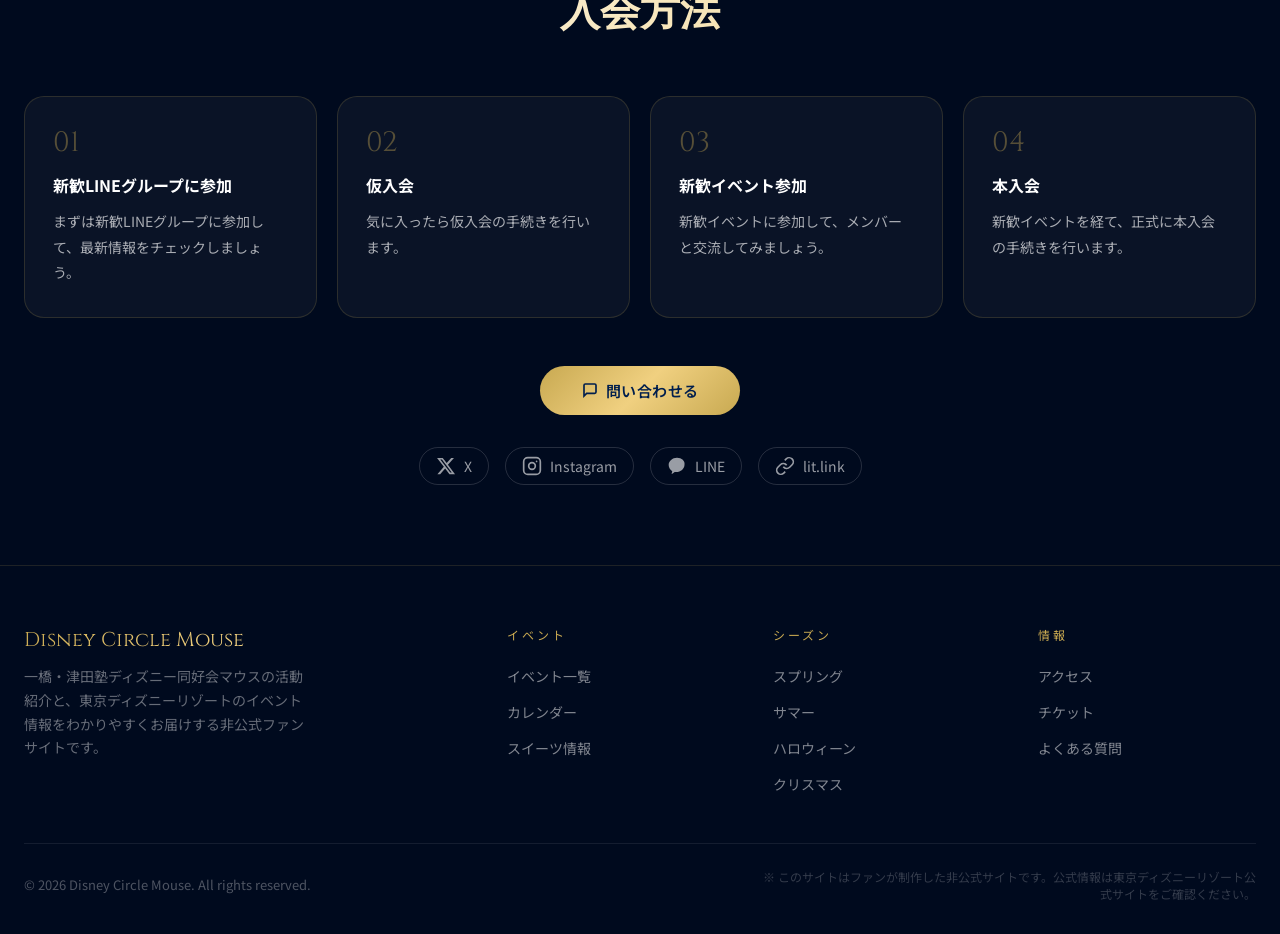
==== commit 0f4898a9: "fix: remove castle and reposition hero message" ====
--- a/index.html
+++ b/index.html
@@ -63,20 +63,24 @@
     <div class="slideshow-overlay"></div>
   </div>
 
-  <svg class="castle-silhouette" aria-hidden="true"></svg>
-
-  <div class="hero-content">
+  <div class="hero-top-block">
     <!-- dots placed above the badge -->
-    <div class="slideshow-dots" aria-hidden="true">
-      <button class="dot active" data-index="0"></button>
-      <button class="dot" data-index="1"></button>
-      <button class="dot" data-index="2"></button>
-    </div>
-
+      <div class="slideshow-dots" aria-hidden="true">
+        <button class="dot active" data-index="0"></button>
+        <button class="dot" data-index="1"></button>
+        <button class="dot" data-index="2"></button>
+      </div>
+    <div class="hero-title-block">
     <div class="hero-badge">✦ EST. 2013 - STUDENT CIRCLE ✦</div>
     <h1 class="hero-title">DISNEY CIRCLE MOUSE</h1>
     <p class="hero-subtitle">一橋・津田塾ディズニー同好会</p>
-    <p class="hero-tagline">一橋・津田塾大の学生を中心とした<br>インカレディズニーサークル！</p>
+    <p class="hero-tagline">An intercollegiate Disney circle<br>for Hitotsubashi &amp; Tsuda University students.</p>
+  </div>
+  </div>
+
+
+
+  <div class="hero-content">
     <div class="hero-buttons">
       <a href="#about" class="btn btn-primary">
         <svg width="16" height="16" viewBox="0 0 24 24" fill="none" stroke="currentColor" stroke-width="2.5"><circle cx="12" cy="8" r="4"/><path d="M4 21v-1a8 8 0 0 1 16 0v1"/></svg>
--- a/css/style.css
+++ b/css/style.css
@@ -213,15 +213,6 @@
   background: radial-gradient(ellipse at 50% 60%, #0d2d6b 0%, #001e4d 40%, #000a1e 100%);
 }
 
-.castle-silhouette {
-  position: absolute;
-  bottom: 0;
-  left: 50%;
-  transform: translateX(-50%);
-  width: 100%;
-  max-width: 900px;
-  opacity: 0.15;
-}
 
 .hero-fireworks {
   position: absolute;
@@ -280,11 +271,20 @@
 }
 
 .hero-tagline {
+  font-family: 'Cinzel', serif;
   font-size: clamp(14px, 1.8vw, 17px);
-  color: var(--disney-gold);
+  font-weight: 700;
+  line-height: 1.7;
   letter-spacing: 1.5px;
   margin-bottom: 16px;
-  line-height: 1.7;
+  text-transform: uppercase;
+  background: linear-gradient(135deg, #ffffff 0%, var(--disney-gold-light) 50%, #ffffff 100%);
+  -webkit-background-clip: text;
+  -webkit-text-fill-color: transparent;
+  background-clip: text;
+  text-shadow: none;
+  animation: shimmer 4s ease-in-out infinite;
+  background-size: 200% 100%;
 }
 
 .hero-description {
@@ -1862,11 +1862,6 @@
   border-color: rgba(255,255,255,0.7);
 }
 
-/* Castle silhouette stays above slideshow */
-.castle-silhouette {
-  position: absolute;
-  z-index: 3;
-}
 
 /* Hero content above everything */
 .hero-content {
@@ -2157,3 +2152,62 @@
     padding: 20px 20px 28px;
   }
 }
+
+/* ===== HERO TOP BLOCK — dots first, message below ===== */
+.hero-top-block {
+  position: absolute;
+  top: 151px;
+  left: 50%;
+  transform: translateX(-50%);
+  width: min(92vw, 1100px);
+  z-index: 5;
+  text-align: center;
+}
+
+.hero-top-block .slideshow-dots {
+  margin-bottom: 18px;
+}
+
+.hero-title-block {
+  position: static;
+  width: 100%;
+  pointer-events: none;
+}
+
+.hero-title-block .hero-badge {
+  margin: 0 0 18px 0;
+}
+
+.hero-title-block .hero-title {
+  margin-top: 0;
+}
+
+@media (max-width: 900px) {
+  .hero-top-block {
+    top: 128px;
+    width: min(94vw, 760px);
+  }
+
+  .hero-top-block .slideshow-dots {
+    margin-bottom: 14px;
+  }
+
+  .hero-title-block .hero-badge {
+    margin-bottom: 14px;
+  }
+}
+
+@media (max-width: 600px) {
+  .hero-top-block {
+    top: 112px;
+    width: min(94vw, 420px);
+  }
+
+  .hero-top-block .slideshow-dots {
+    margin-bottom: 12px;
+  }
+
+  .hero-title-block .hero-badge {
+    margin-bottom: 12px;
+  }
+}
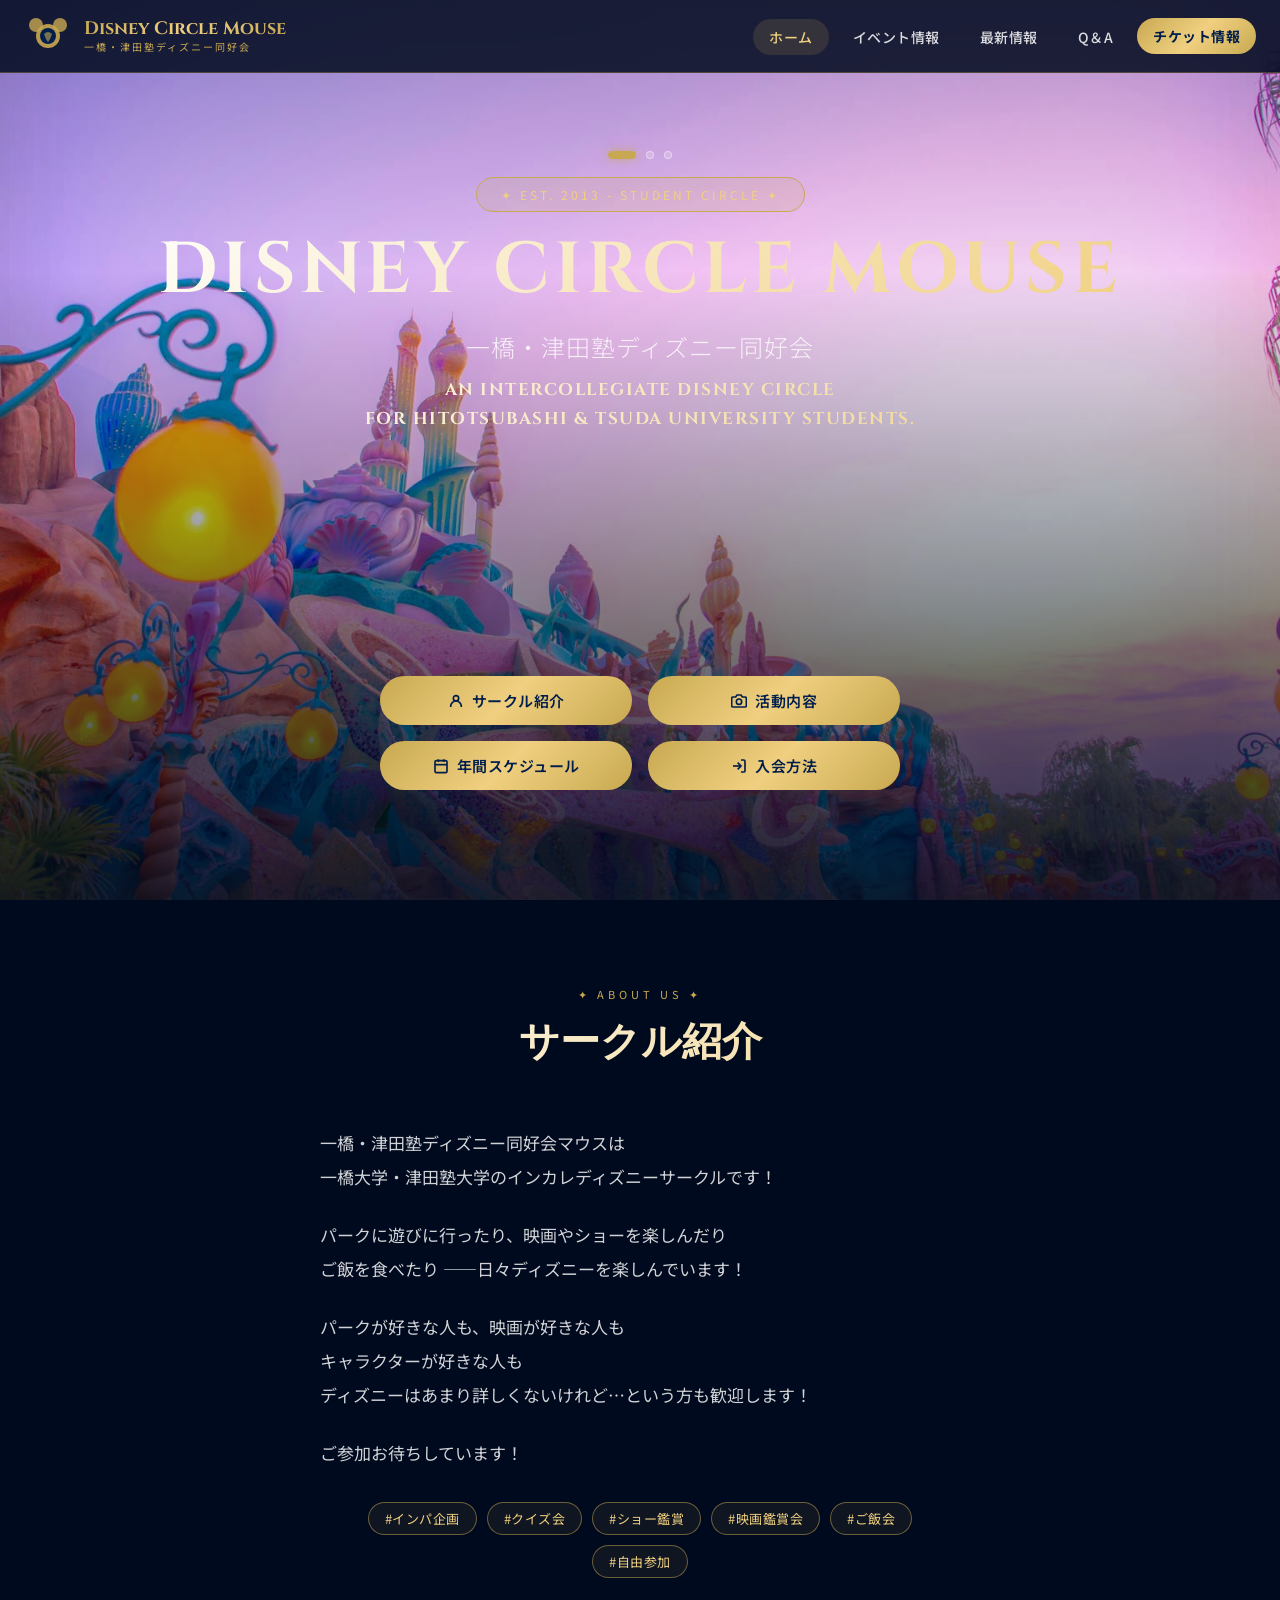
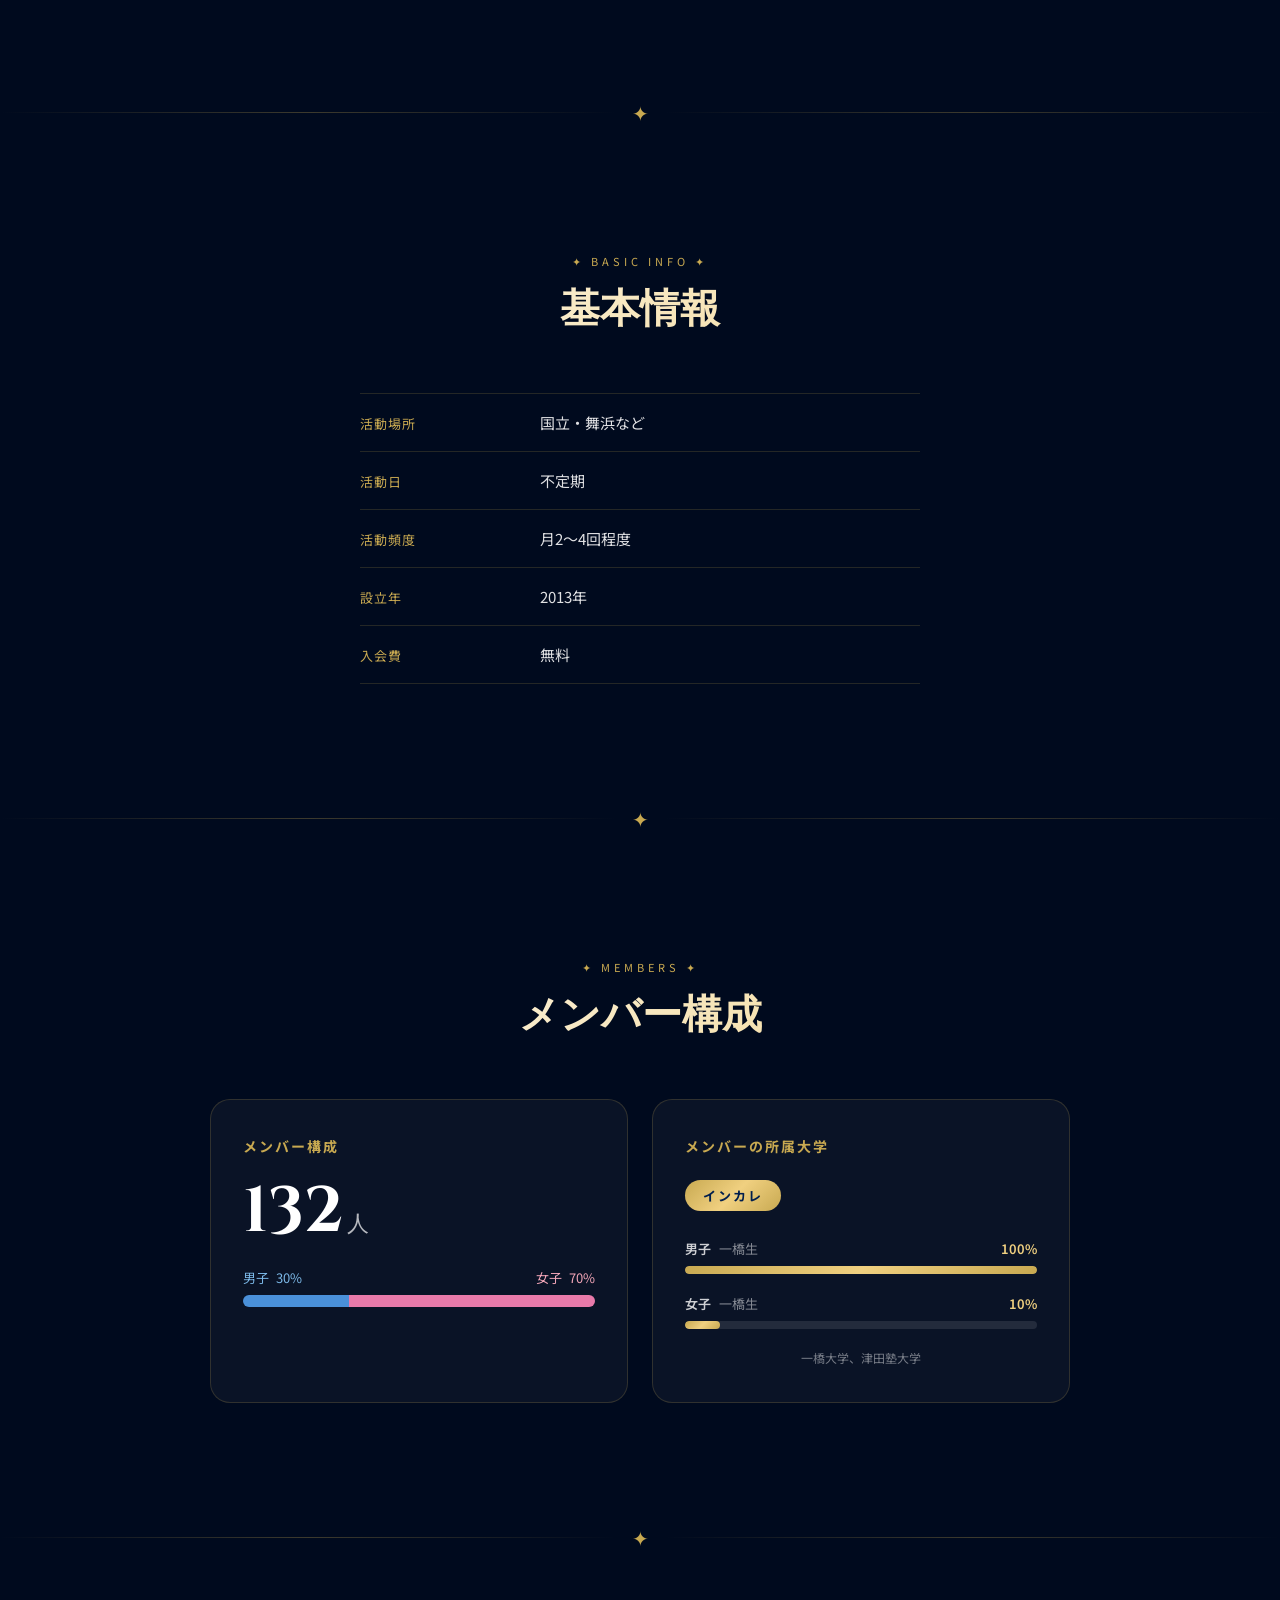
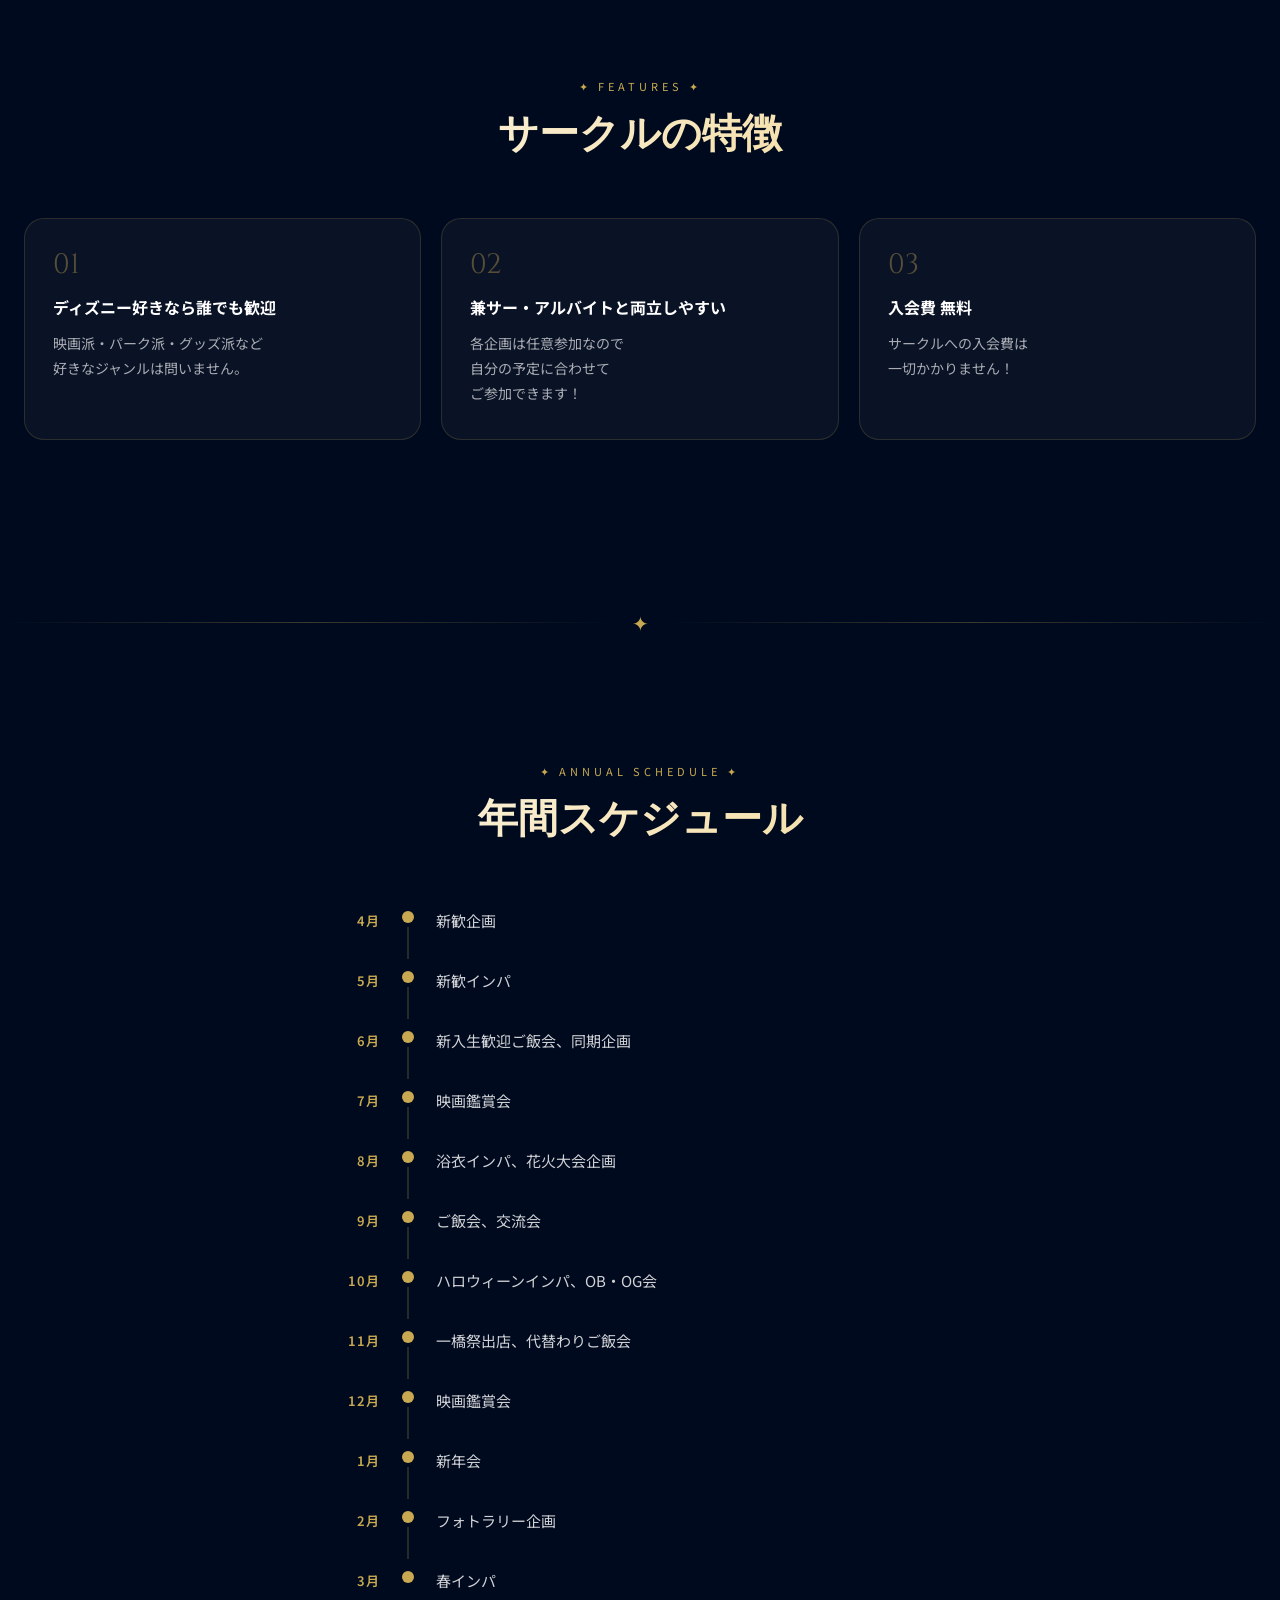
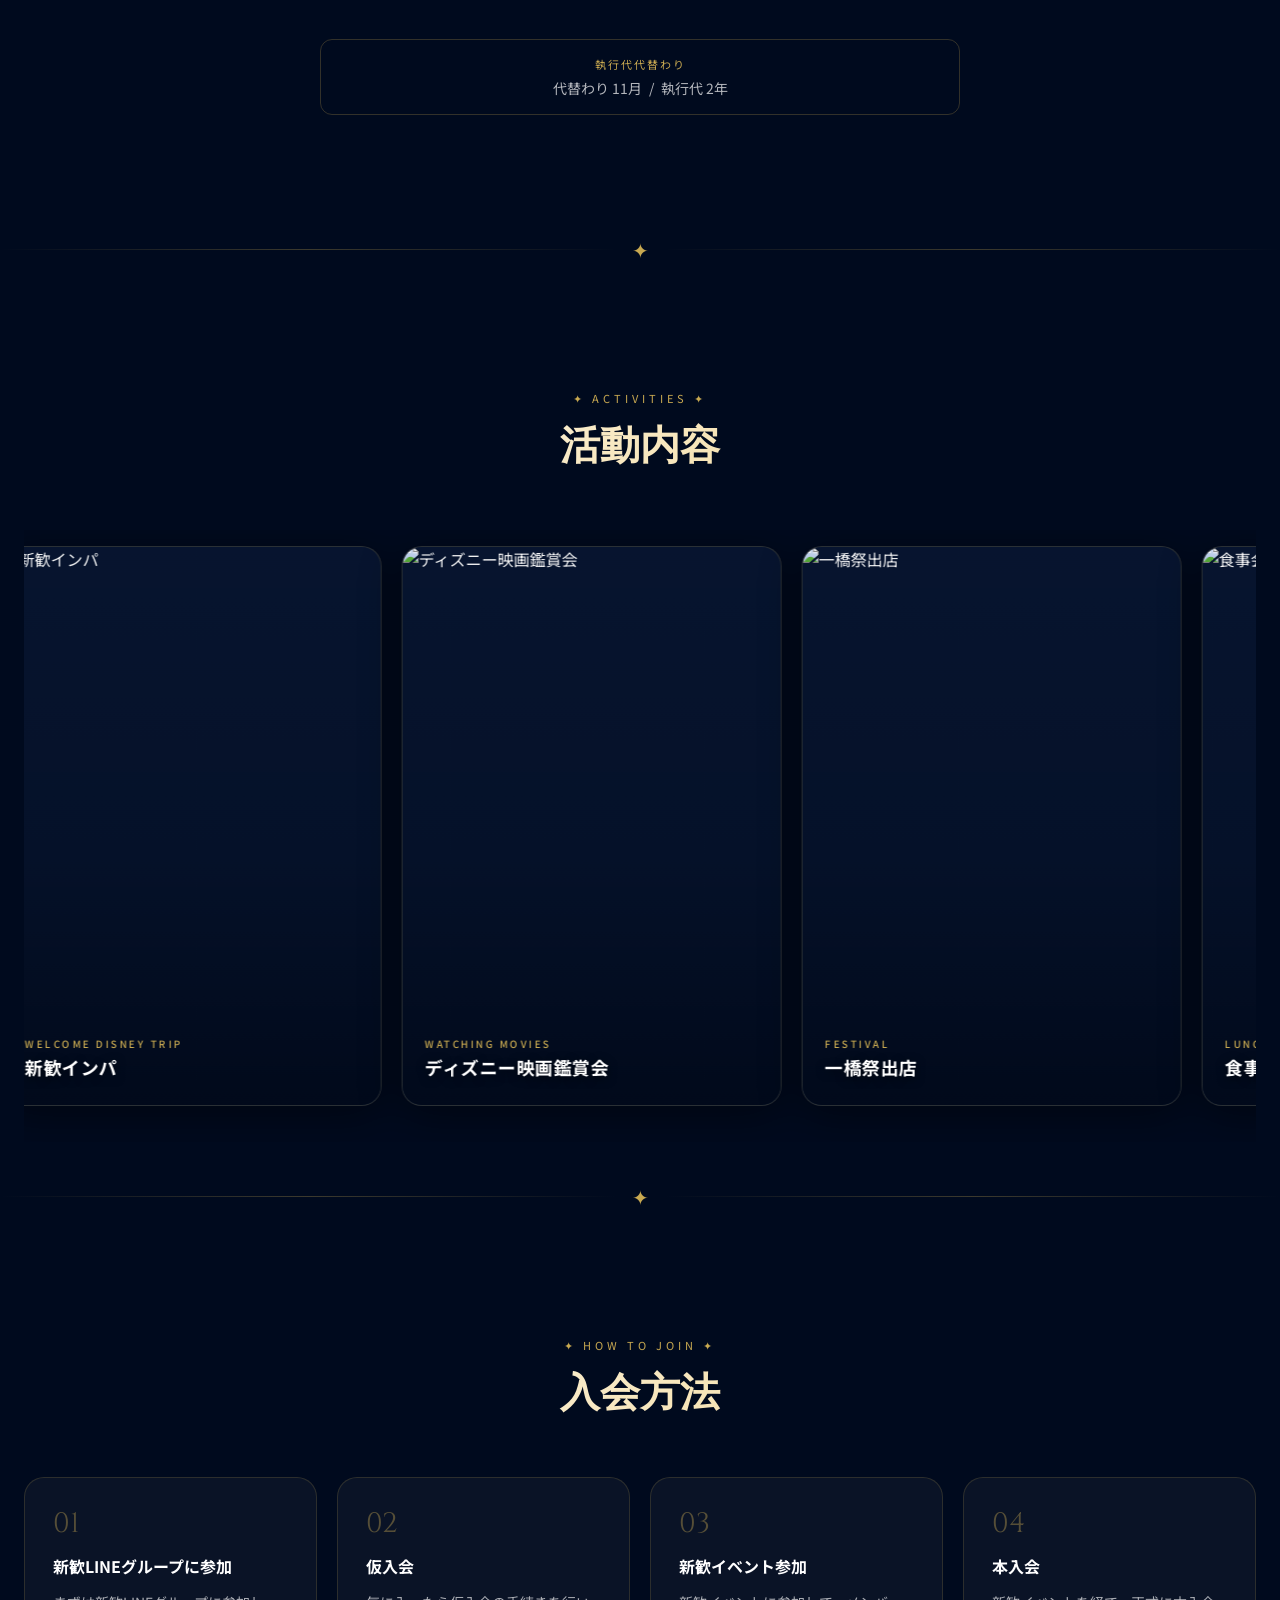
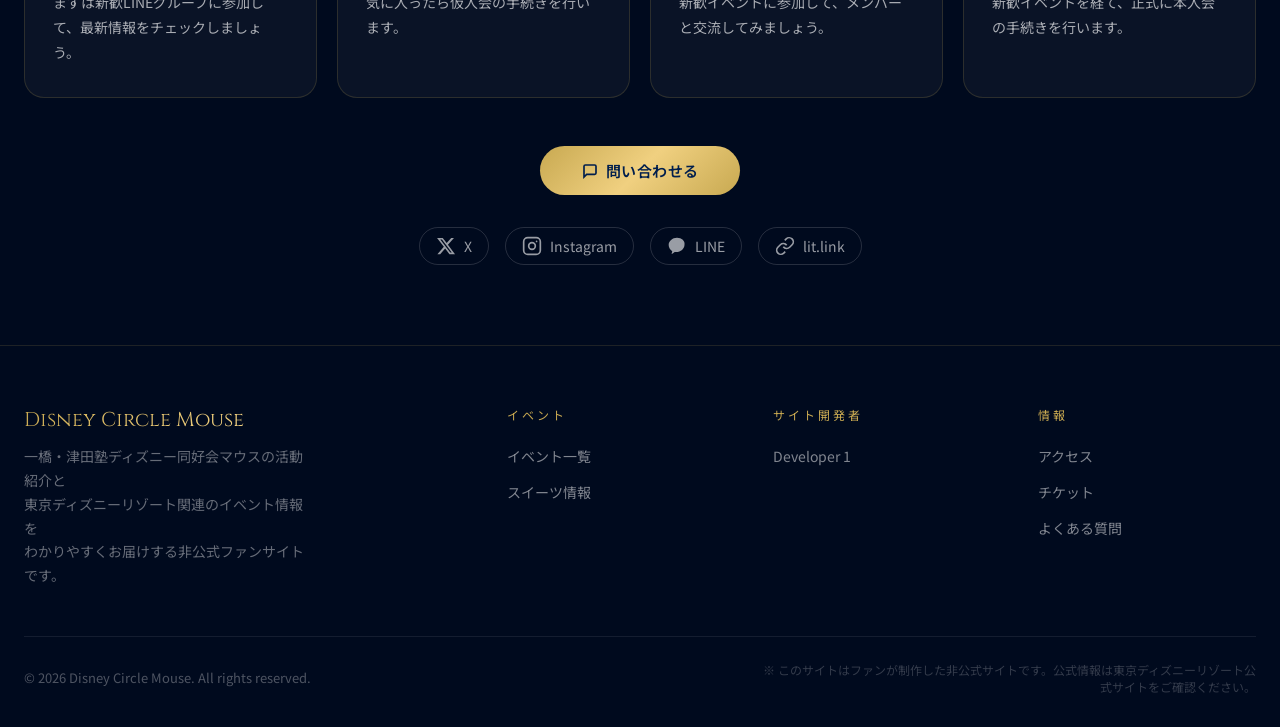
==== commit 006e5f49: "fix: refine home copy and basic info https://claude.ai/code/session_01R6888ooy7UhmuqmyLqZxE5" ====
--- a/index.html
+++ b/index.html
@@ -30,10 +30,9 @@
     </a>
     <ul class="nav-links">
       <li><a href="index.html" class="active">ホーム</a></li>
-      <li><a href="events.html">イベント一覧</a></li>
-      <li><a href="calendar.html">カレンダー</a></li>
-      <li><a href="sweets.html">スイーツ</a></li>
-      <li><a href="faq.html">よくある質問</a></li>
+      <li><a href="events.html">イベント情報</a></li>
+      <li><a href="news.html">最新情報</a></li>
+      <li><a href="faq.html">Q＆A</a></li>
       <li><a href="ticket.html" class="nav-cta btn">チケット情報</a></li>
     </ul>
     <div class="hamburger" aria-label="メニュー">
@@ -112,9 +111,10 @@
       <h2 class="section-title">サークル紹介</h2>
     </div>
     <div class="about-body fade-up">
-      <p class="about-text">こんにちは！<br>一橋・津田塾ディズニー同好会マウスです。</p>
-      <p class="about-text">東京ディズニーリゾートへのインパ企画、<br>ディズニー関連クイズ会、LT、<br>ショー・パレード鑑賞会、映画鑑賞会、<br>ご飯会などを通して、<br>ディズニーが好きな人たちが<br>楽しく交流しています。</p>
-      <p class="about-text">映画、ショー、パレード、<br>アトラクション、パークフードなど、<br>さまざまなジャンルに詳しいメンバーがいるので、<br>きっと趣味の合う仲間が見つかります。<br>それぞれの「好き」を深められるサークルです。<br>ぜひ一緒にディズニーを楽しみましょう！</p>
+      <p class="about-text">一橋・津田塾ディズニー同好会マウスは<br>一橋大学・津田塾大学のインカレディズニーサークルです！</p>
+      <p class="about-text">パークに遊びに行ったり、映画やショーを楽しんだり<br>ご飯を食べたり ——日々ディズニーを楽しんでいます！</p>
+      <p class="about-text">パークが好きな人も、映画が好きな人も<br>キャラクターが好きな人も<br>ディズニーはあまり詳しくないけれど…という方も歓迎します！</p>
+      <p class="about-text">ご参加お待ちしています！</p>
       <div class="about-tags">
         <span class="about-tag">#インパ企画</span>
         <span class="about-tag">#クイズ会</span>
@@ -156,8 +156,8 @@
         <span class="info-value">2013年</span>
       </div>
       <div class="info-item">
-        <span class="info-label">年間でかかる費用</span>
-        <span class="info-value">サークル費なし<span class="info-note">企画ごとに実費を集金</span></span>
+        <span class="info-label">入会費</span>
+        <span class="info-value">無料</span>
       </div>
     </div>
   </div>
@@ -239,17 +239,17 @@
       <div class="join-card">
         <div class="join-card-num">01</div>
         <h3 class="join-card-title">ディズニー好きなら誰でも歓迎</h3>
-        <p class="join-card-desc">映画派・パーク派・グッズ派など、好きなジャンルは問いません。</p>
+        <p class="join-card-desc">映画派・パーク派・グッズ派など<br>好きなジャンルは問いません。</p>
       </div>
       <div class="join-card">
         <div class="join-card-num">02</div>
         <h3 class="join-card-title">兼サー・アルバイトと両立しやすい</h3>
-        <p class="join-card-desc">各企画は任意参加なので、自分の予定に合わせて参加できます。</p>
+        <p class="join-card-desc">各企画は任意参加なので<br>自分の予定に合わせて<br>ご参加できます！</p>
       </div>
       <div class="join-card">
         <div class="join-card-num">03</div>
-        <h3 class="join-card-title">サークル費なし</h3>
-        <p class="join-card-desc">サークル費は徴収しておらず、企画ごとに必要な費用を集金します。</p>
+        <h3 class="join-card-title">入会費 無料</h3>
+        <p class="join-card-desc">サークルへの入会費は<br>一切かかりません！</p>
       </div>
     </div>
   </div>
@@ -303,7 +303,6 @@
     <!-- Cards generated by initActivityCarousel() in main.js -->
     <div class="activity-track" id="activity-track" role="list" aria-label="活動内容カルーセル"></div>
   </div>
-  <p class="activity-notice">※ プライバシー配慮のため、一部加工しています。</p>
 </section>
 
 <div class="divider container"><span class="divider-icon">✦</span></div>
@@ -395,23 +394,19 @@
     <div class="footer-top">
       <div>
         <div class="footer-brand-name">Disney Circle Mouse</div>
-        <p class="footer-brand-desc">一橋・津田塾ディズニー同好会マウスの活動紹介と、東京ディズニーリゾートのイベント情報をわかりやすくお届けする非公式ファンサイトです。</p>
+        <p class="footer-brand-desc">一橋・津田塾ディズニー同好会マウスの活動紹介と<br>東京ディズニーリゾート関連のイベント情報を<br>わかりやすくお届けする非公式ファンサイトです。</p>
       </div>
       <div>
         <div class="footer-col-title">イベント</div>
         <ul class="footer-links">
           <li><a href="events.html">イベント一覧</a></li>
-          <li><a href="calendar.html">カレンダー</a></li>
           <li><a href="sweets.html">スイーツ情報</a></li>
         </ul>
       </div>
       <div>
-        <div class="footer-col-title">シーズン</div>
+        <div class="footer-col-title">サイト開発者</div>
         <ul class="footer-links">
-          <li><a href="events.html">スプリング</a></li>
-          <li><a href="events.html">サマー</a></li>
-          <li><a href="events.html">ハロウィーン</a></li>
-          <li><a href="events.html">クリスマス</a></li>
+          <li><a href="developer.html">Developer 1</a></li>
         </ul>
       </div>
       <div>
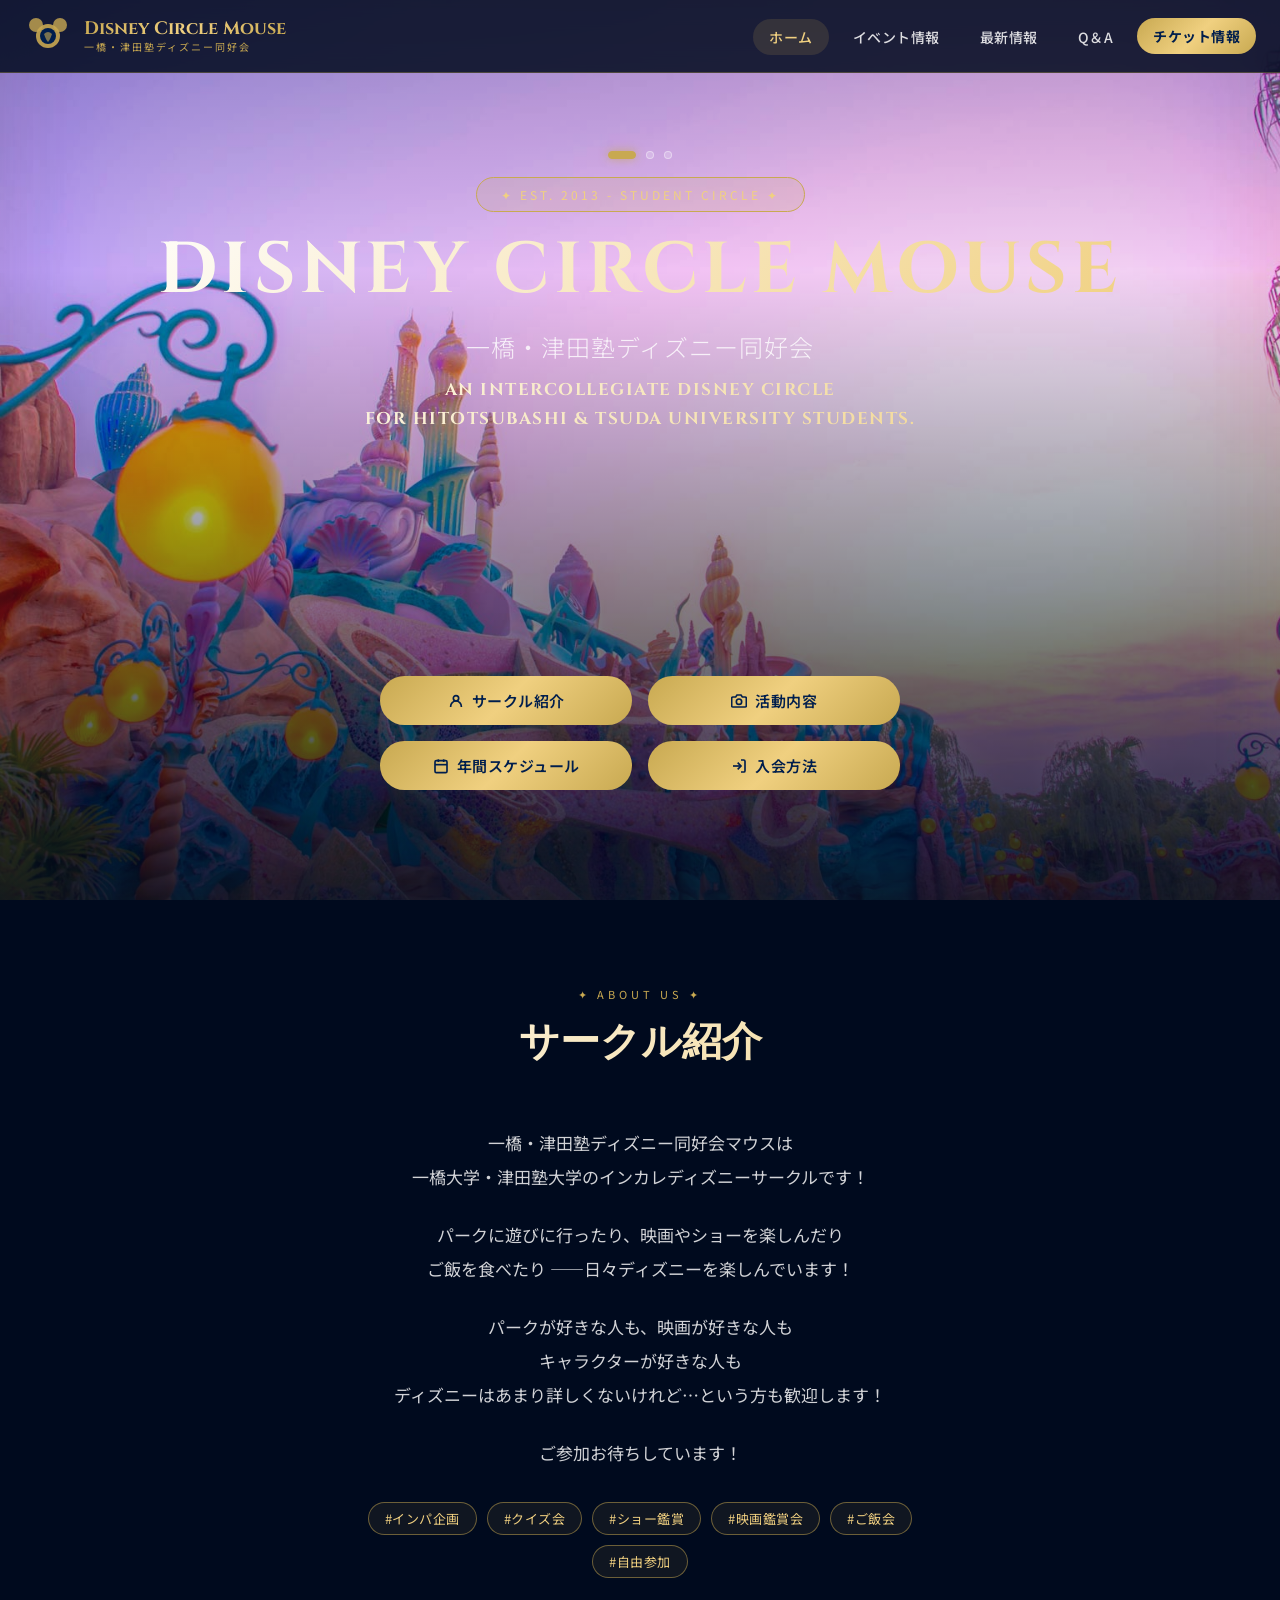
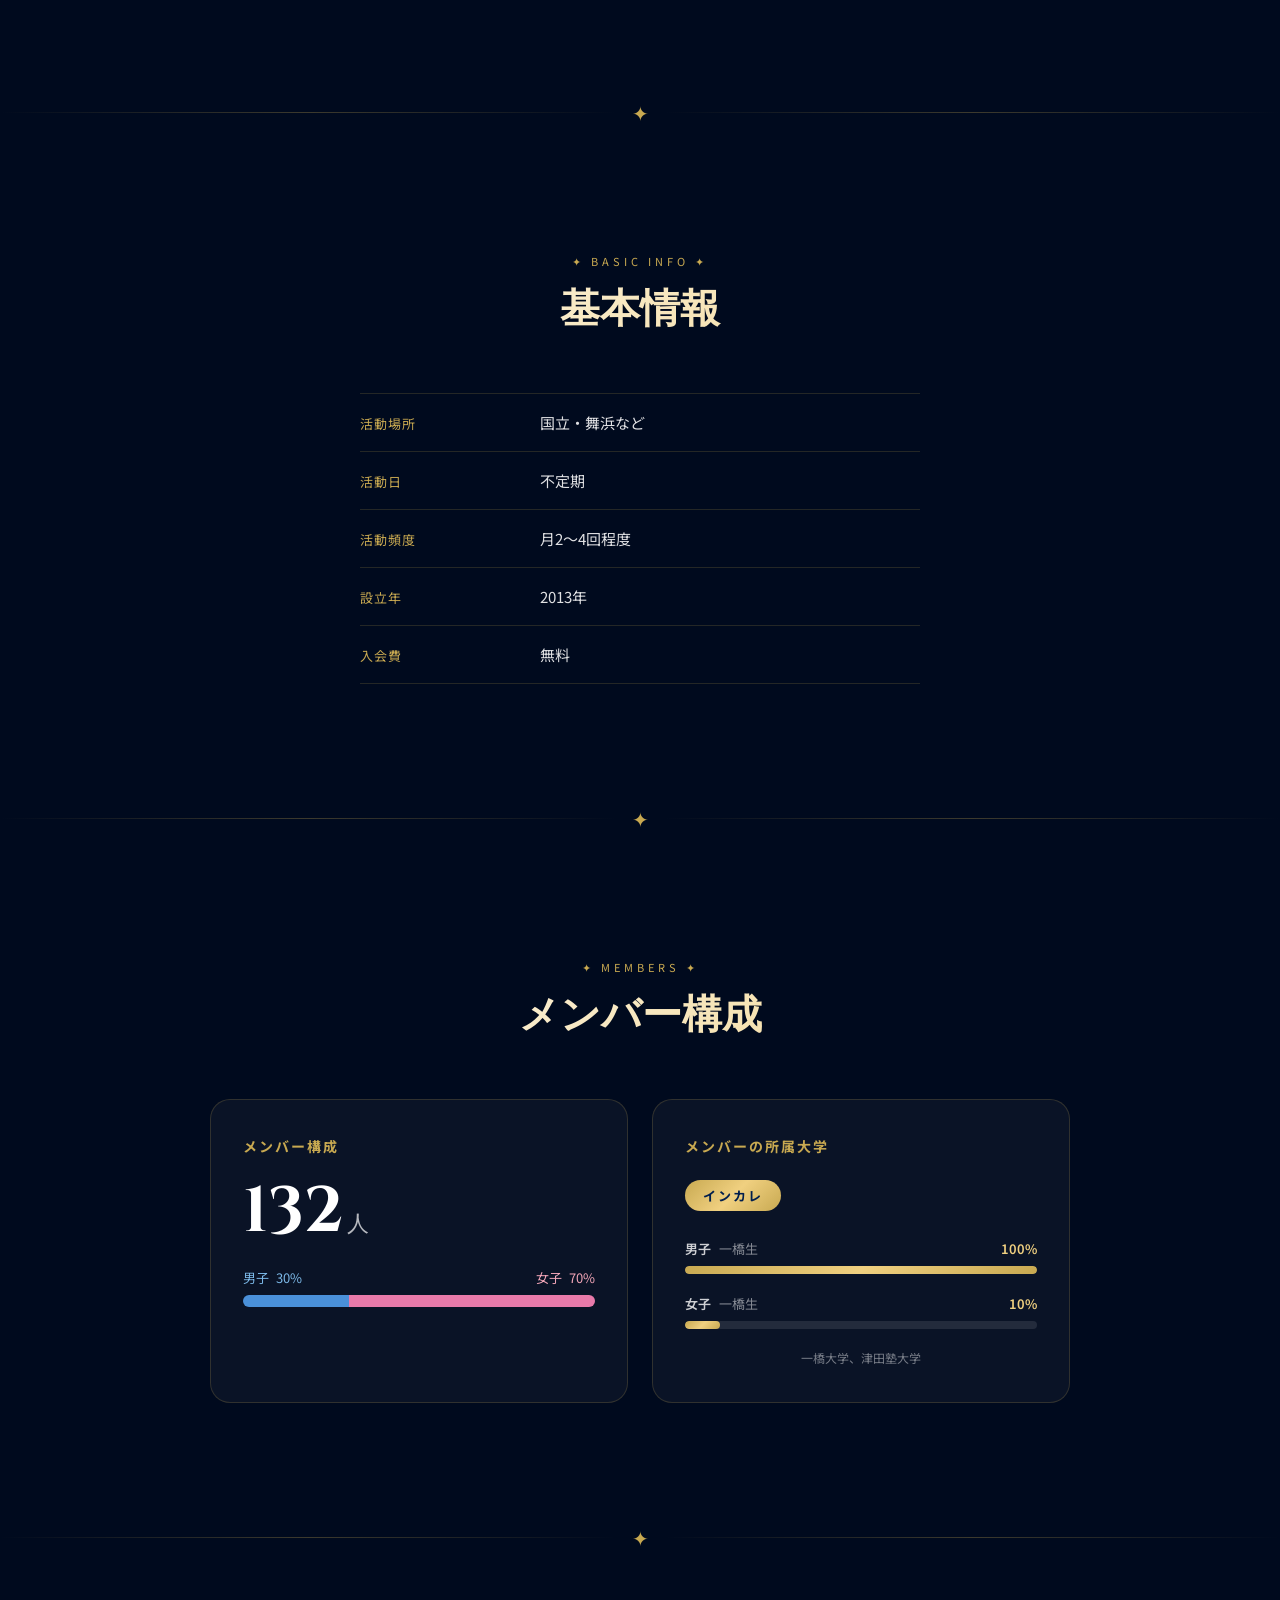
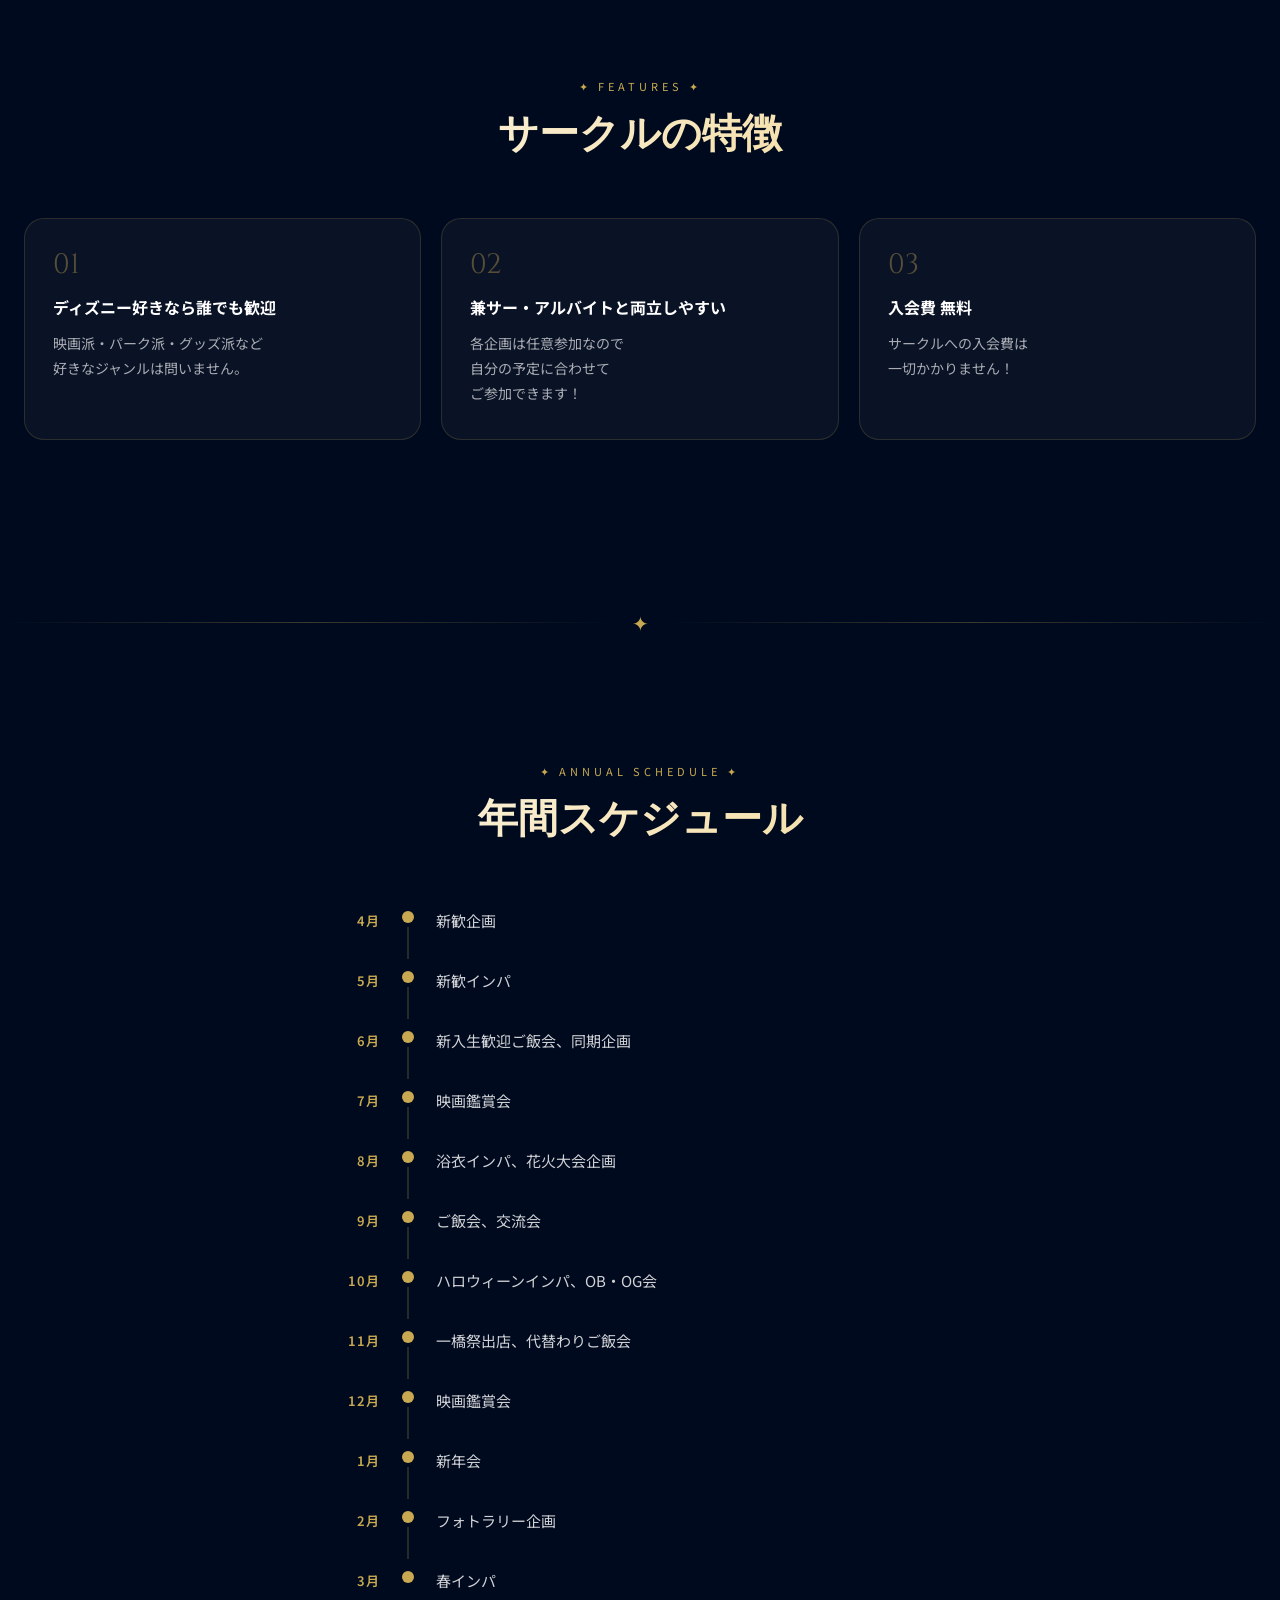
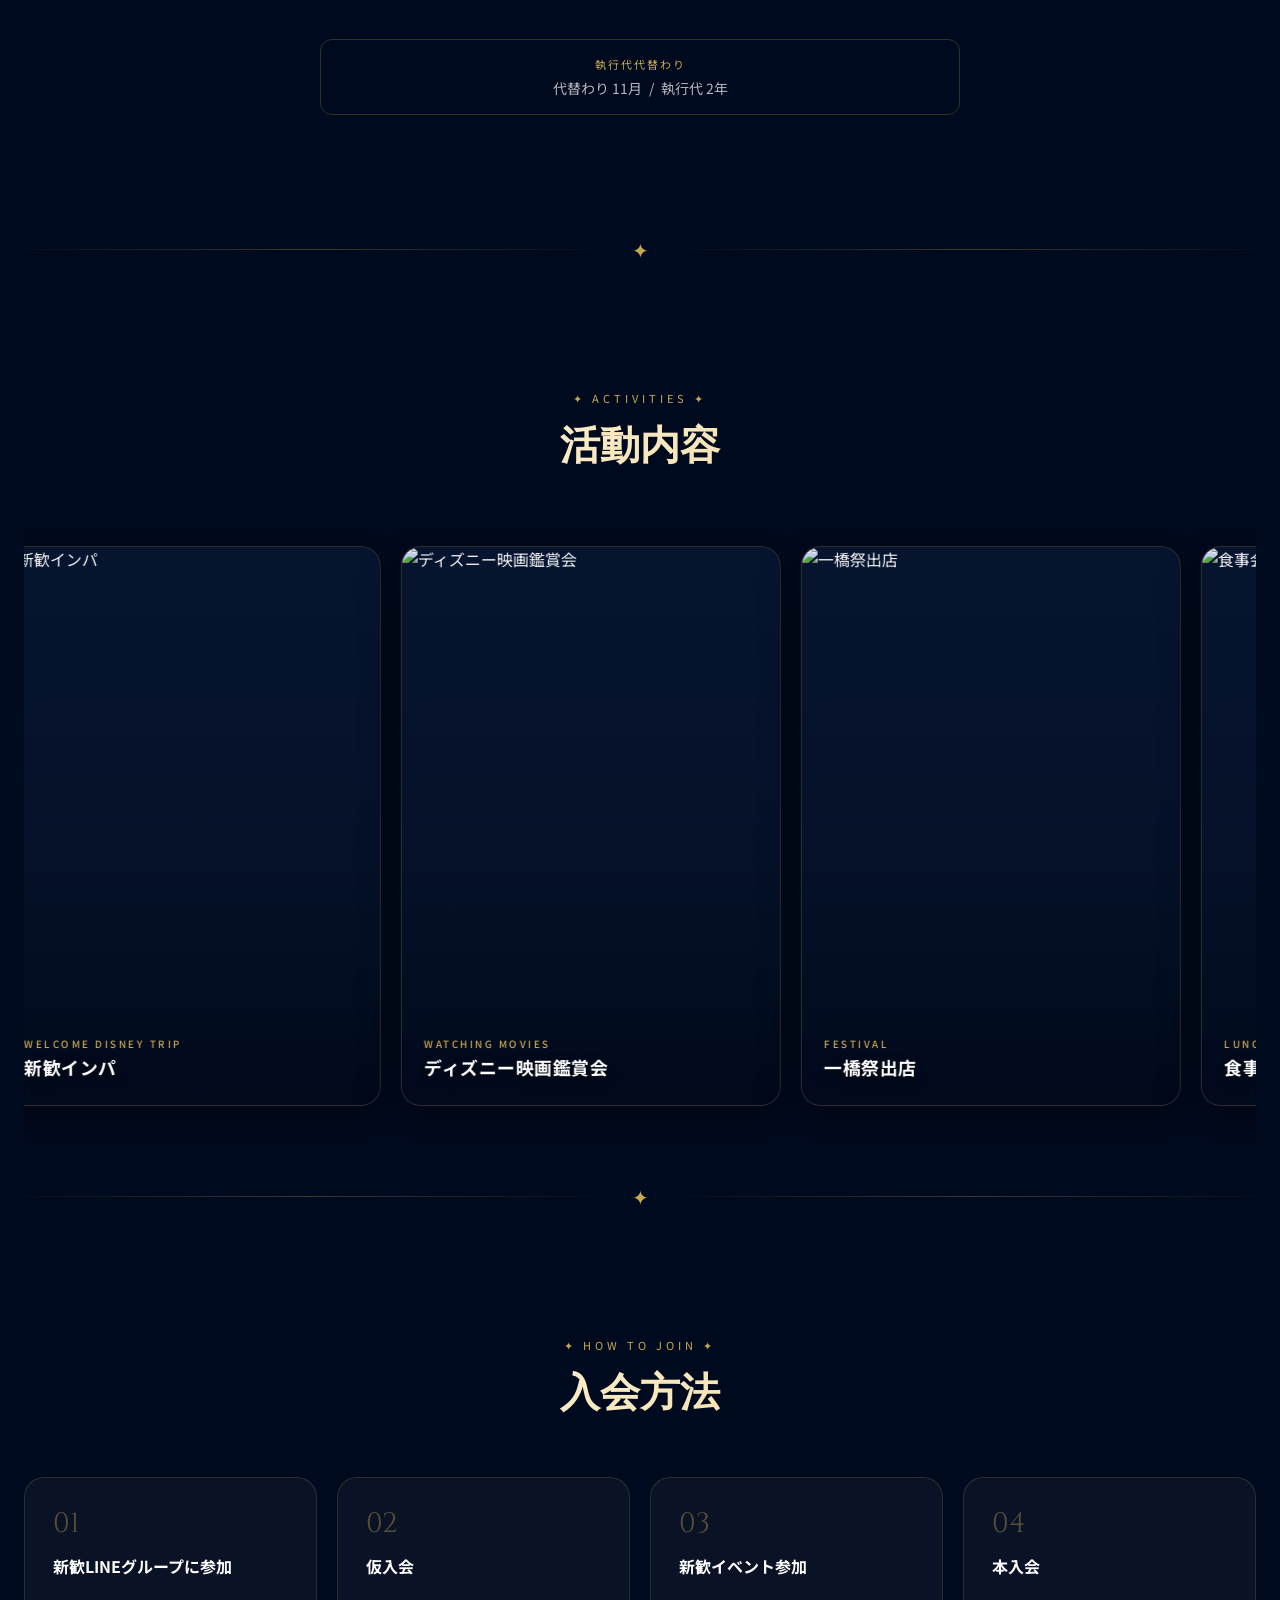
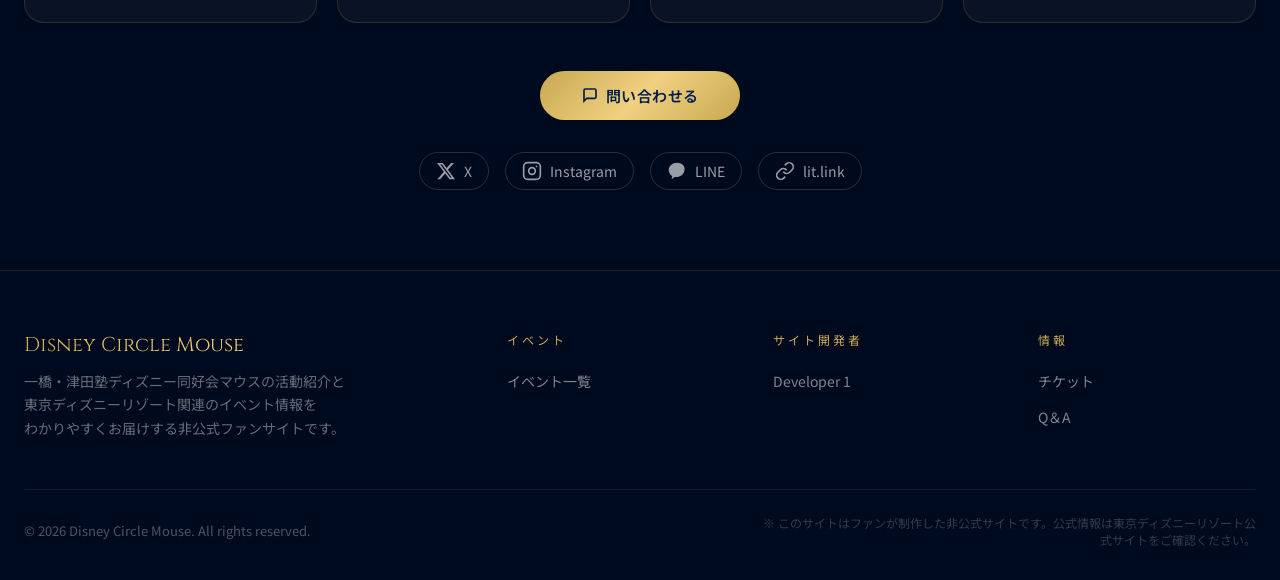
==== commit b11441c5: "fix: remove join step descriptions" ====
--- a/index.html
+++ b/index.html
@@ -320,22 +320,18 @@
       <div class="join-card">
         <div class="join-card-num">01</div>
         <h3 class="join-card-title">新歓LINEグループに参加</h3>
-        <p class="join-card-desc">まずは新歓LINEグループに参加して、最新情報をチェックしましょう。</p>
       </div>
       <div class="join-card">
         <div class="join-card-num">02</div>
         <h3 class="join-card-title">仮入会</h3>
-        <p class="join-card-desc">気に入ったら仮入会の手続きを行います。</p>
       </div>
       <div class="join-card">
         <div class="join-card-num">03</div>
         <h3 class="join-card-title">新歓イベント参加</h3>
-        <p class="join-card-desc">新歓イベントに参加して、メンバーと交流してみましょう。</p>
       </div>
       <div class="join-card">
         <div class="join-card-num">04</div>
         <h3 class="join-card-title">本入会</h3>
-        <p class="join-card-desc">新歓イベントを経て、正式に本入会の手続きを行います。</p>
       </div>
     </div>
 
@@ -400,7 +396,6 @@
         <div class="footer-col-title">イベント</div>
         <ul class="footer-links">
           <li><a href="events.html">イベント一覧</a></li>
-          <li><a href="sweets.html">スイーツ情報</a></li>
         </ul>
       </div>
       <div>
@@ -412,9 +407,8 @@
       <div>
         <div class="footer-col-title">情報</div>
         <ul class="footer-links">
-          <li><a href="#">アクセス</a></li>
-          <li><a href="#">チケット</a></li>
-          <li><a href="faq.html">よくある質問</a></li>
+          <li><a href="ticket.html">チケット</a></li>
+          <li><a href="faq.html">Q＆A</a></li>
         </ul>
       </div>
     </div>
--- a/css/style.css
+++ b/css/style.css
@@ -972,7 +972,7 @@
   font-size: 14px;
   color: rgba(255,255,255,0.4);
   line-height: 1.7;
-  max-width: 280px;
+  max-width: 420px;
 }
 
 .footer-col-title {
@@ -1052,7 +1052,7 @@
 .about-body {
   max-width: 640px;
   margin: 0 auto;
-  text-align: left;
+  text-align: center;
 }
 
 .about-text {
@@ -1524,7 +1524,7 @@
     flex-direction: column;
     padding: 24px;
     border-bottom: 1px solid rgba(200, 169, 81, 0.2);
-    gap: 4px;
+    gap: 36px;
   }
 
   .nav-links.open {
@@ -1569,13 +1569,18 @@
 
   .hero-buttons {
     grid-template-columns: repeat(2, minmax(0, 1fr));
-    max-width: 390px;
+    grid-auto-rows: 1fr;
+    max-width: 360px;
     margin: 0 auto;
     gap: 10px;
+    justify-content: center;
+    align-items: stretch;
   }
 
   .hero-buttons .btn {
-    padding: 11px 8px;
+    width: 100%;
+    height: 100%;
+    padding: 12px 8px;
     font-size: 12.5px;
     gap: 4px;
     justify-content: center;
@@ -1586,6 +1591,15 @@
     width: 13px;
     height: 13px;
     flex-shrink: 0;
+  }
+
+  /* Hero badge: keep on one line and compact on small screens */
+  .hero-badge {
+    font-size: 9px;
+    letter-spacing: 1.5px;
+    padding: 7px 14px;
+    white-space: nowrap;
+    max-width: 100%;
   }
 
   #about,
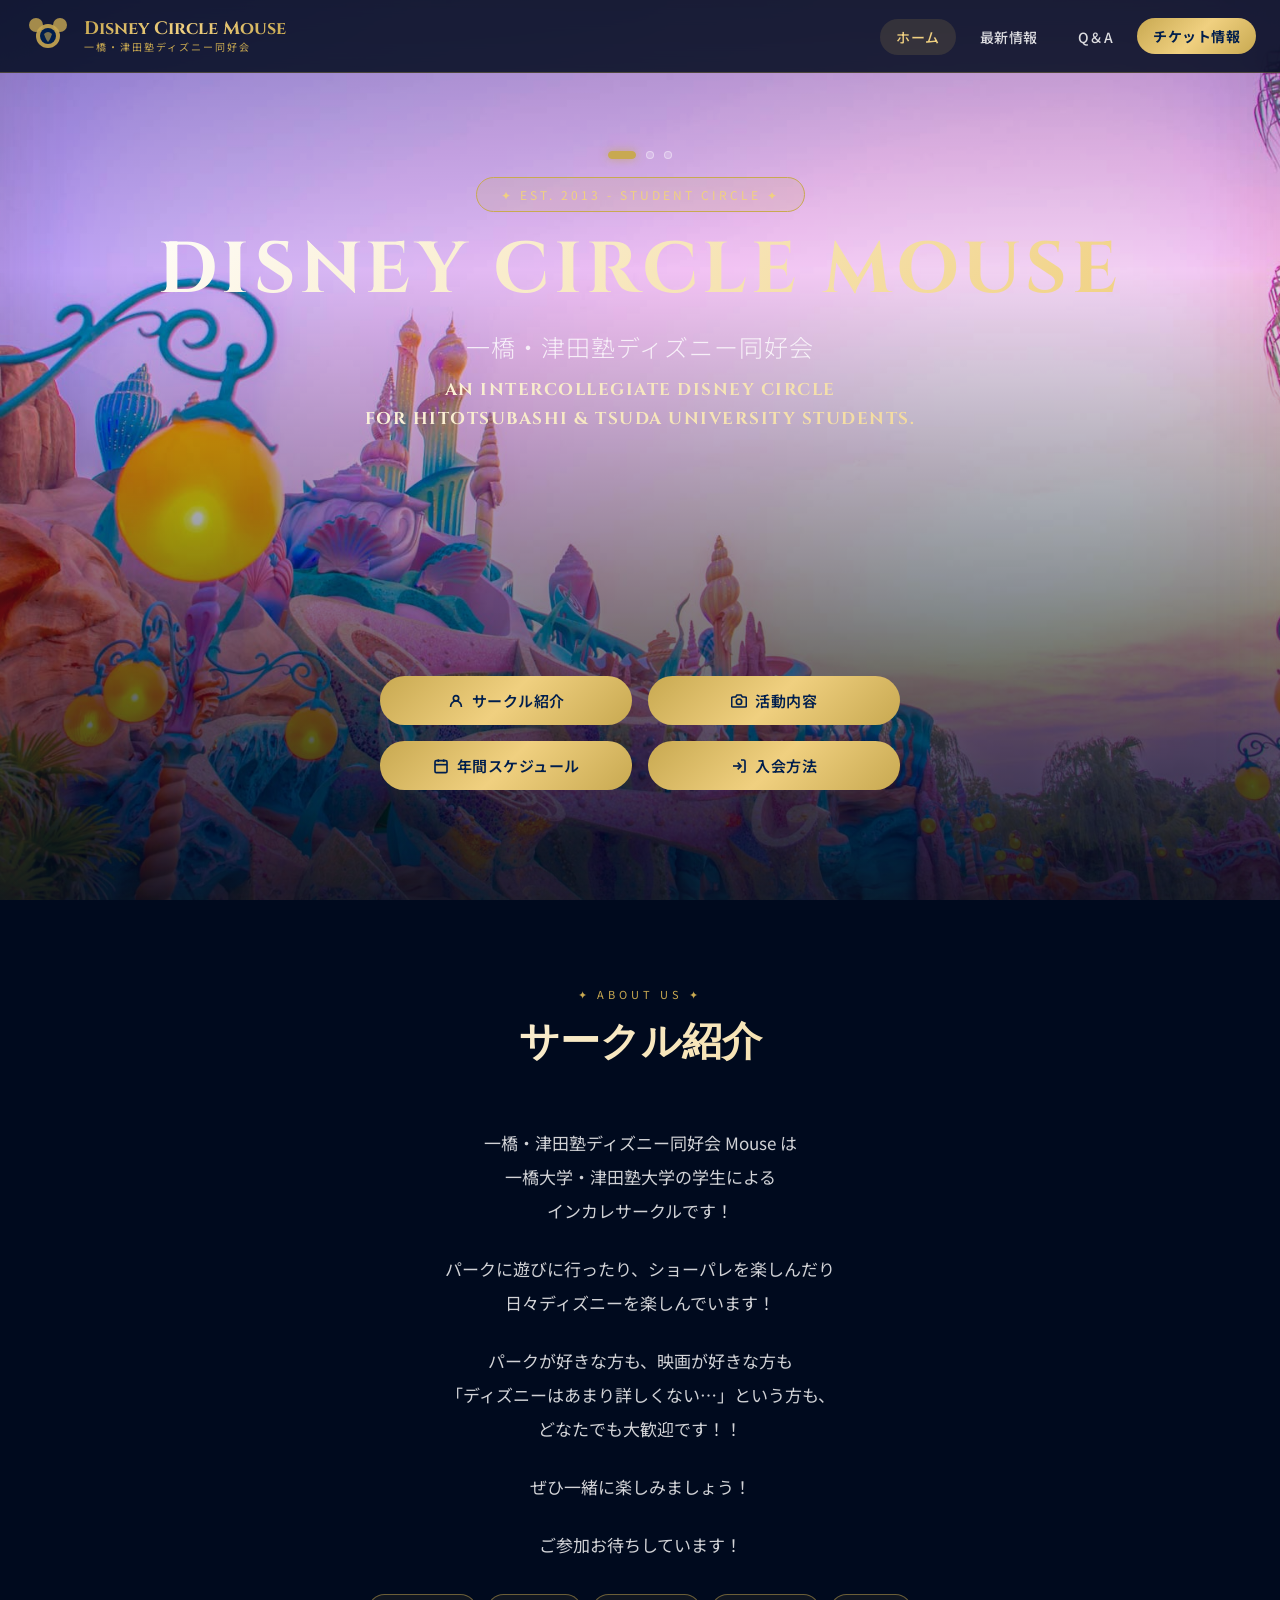
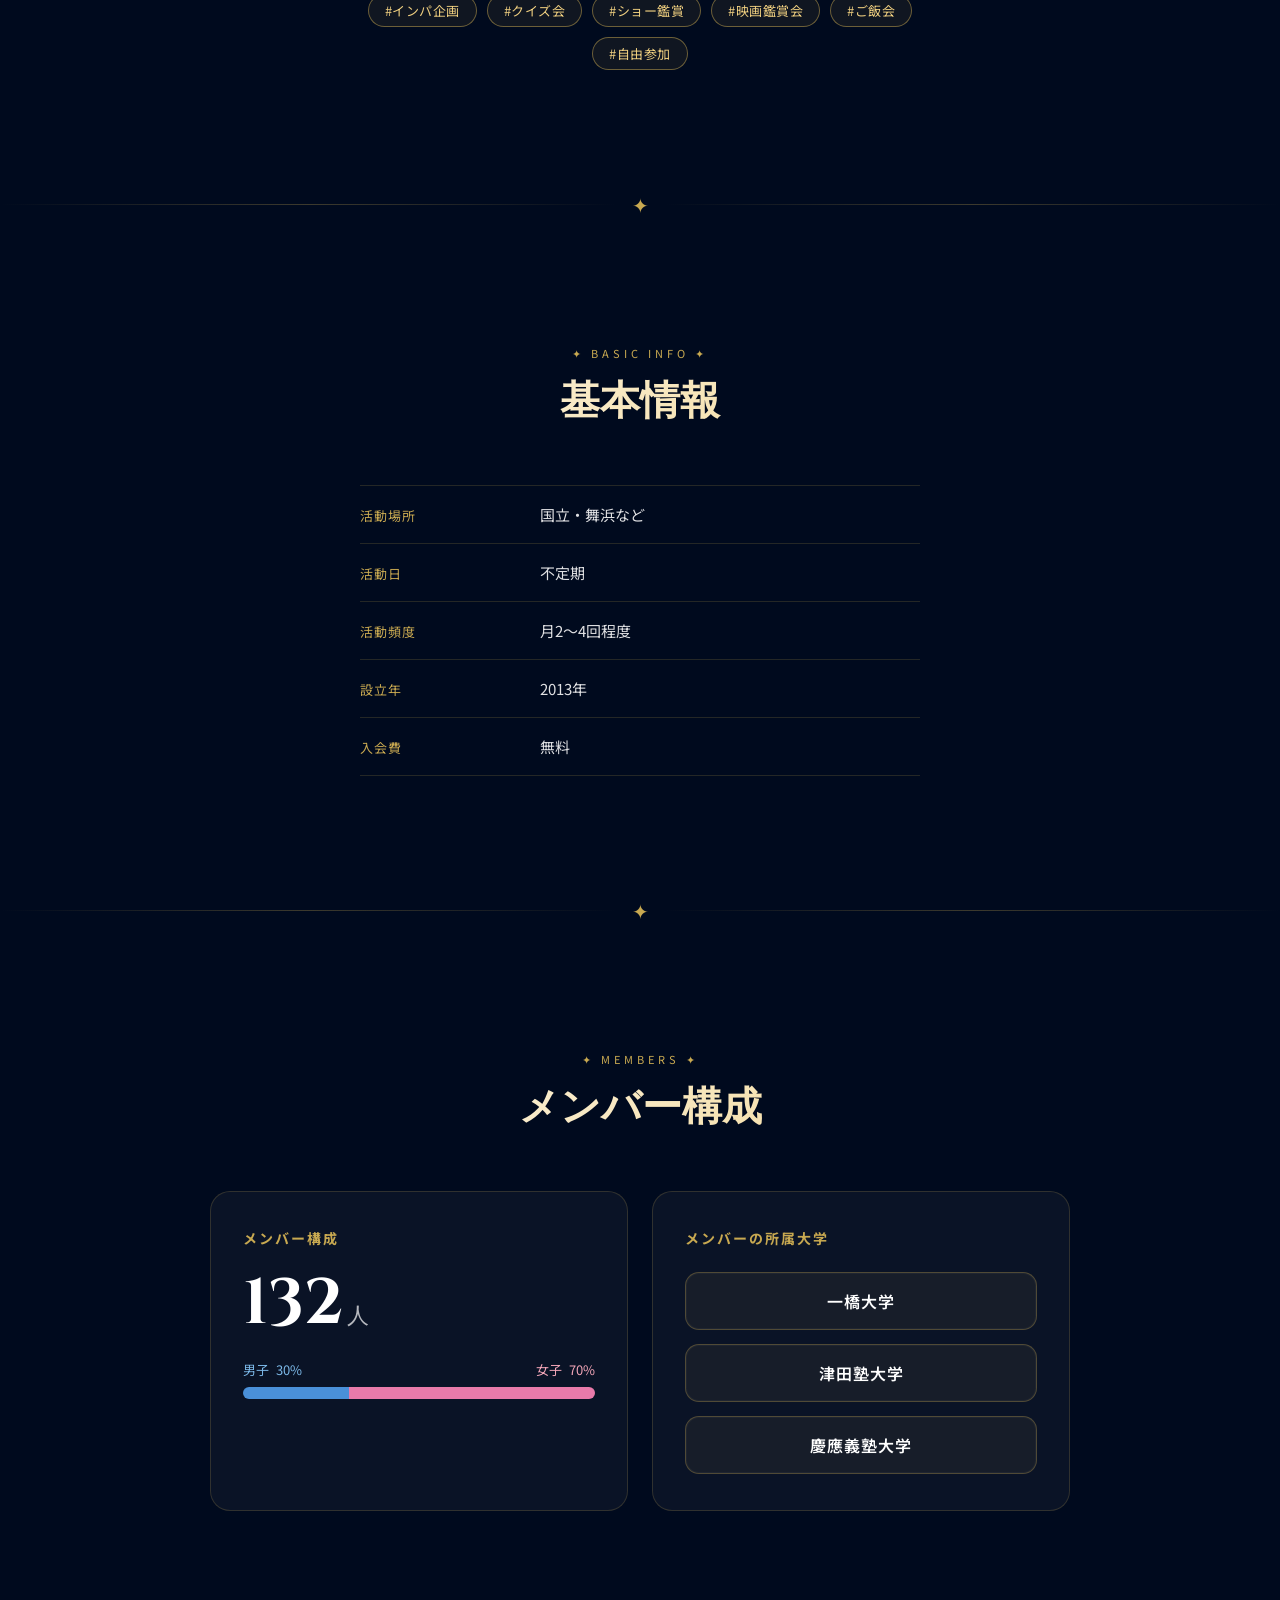
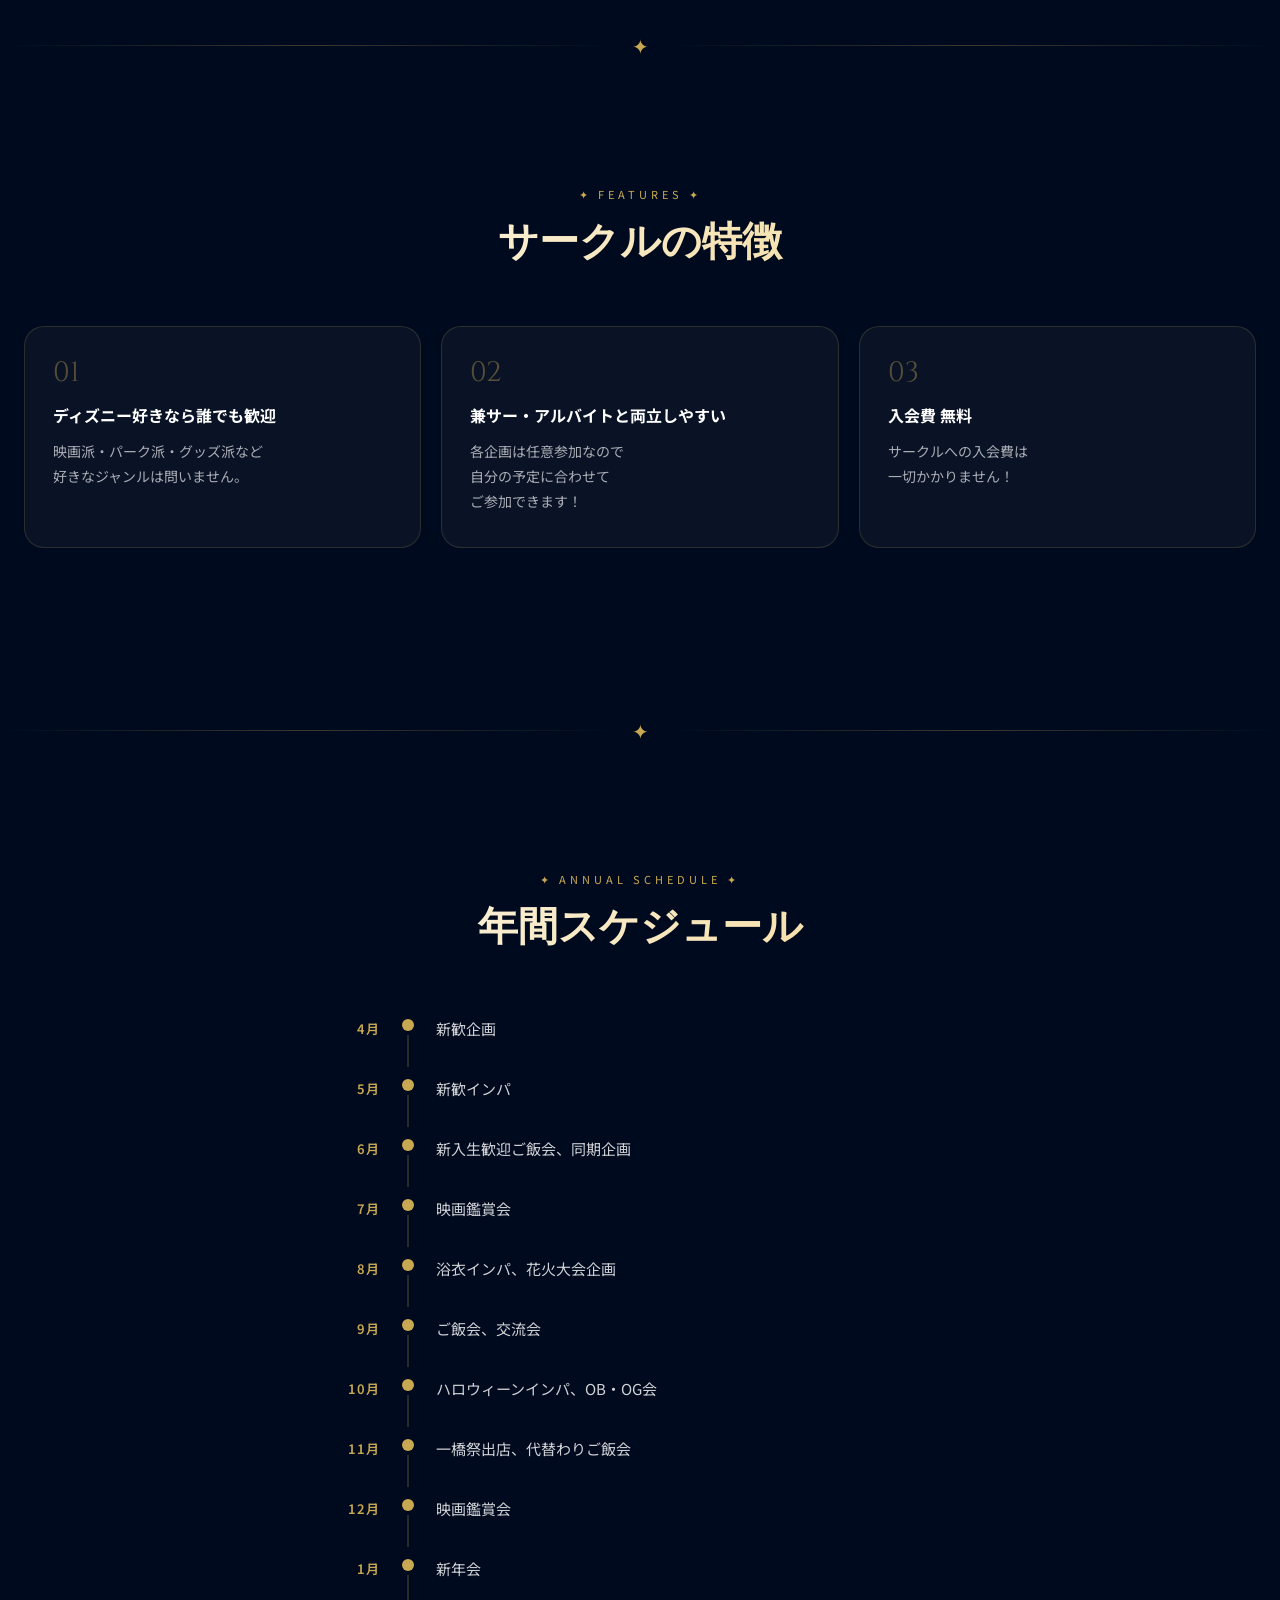
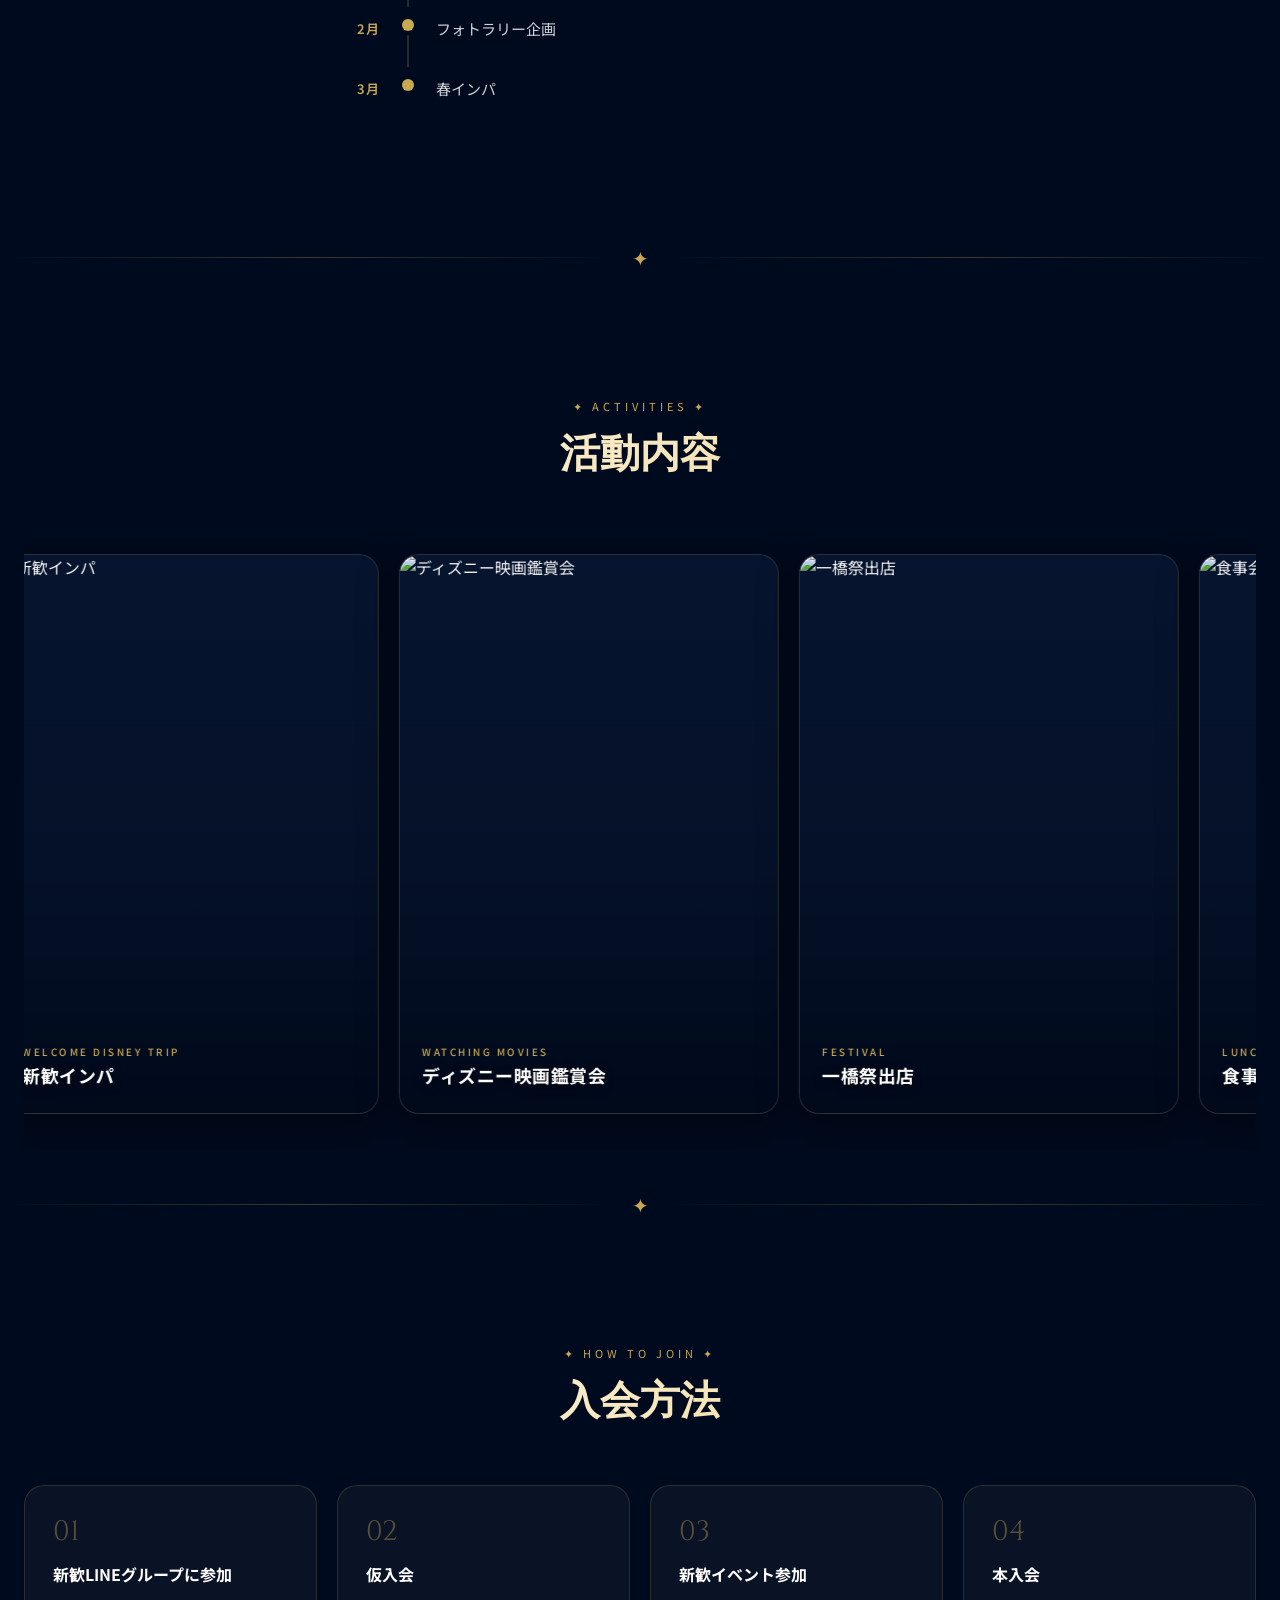
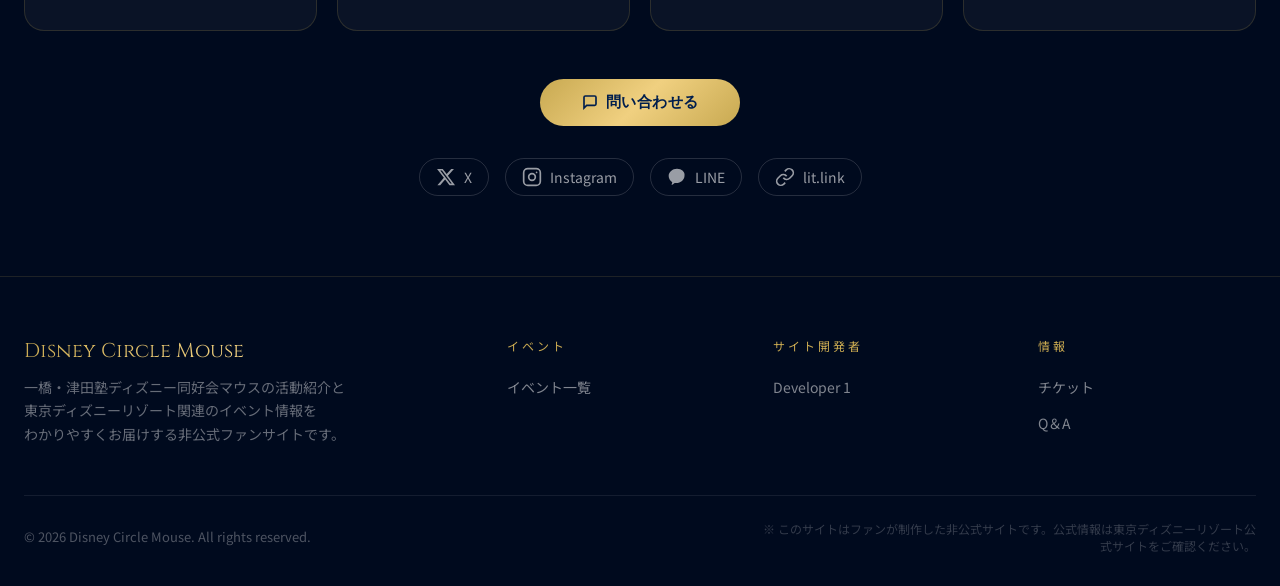
==== commit 8619dc8f: "feat: update home contact news and faq content" ====
--- a/index.html
+++ b/index.html
@@ -30,7 +30,6 @@
     </a>
     <ul class="nav-links">
       <li><a href="index.html" class="active">ホーム</a></li>
-      <li><a href="events.html">イベント情報</a></li>
       <li><a href="news.html">最新情報</a></li>
       <li><a href="faq.html">Q＆A</a></li>
       <li><a href="ticket.html" class="nav-cta btn">チケット情報</a></li>
@@ -55,7 +54,7 @@
         <img src="images/pic2.jpg" alt="活動風景2">
       </div>
       <div class="slide">
-        <img src="images/pic3.jpg" alt="活動風景3">
+        <img src="images/pic3-1.png" alt="活動風景3">
       </div>
     </div>
     <!-- gradient overlay for text readability -->
@@ -111,9 +110,10 @@
       <h2 class="section-title">サークル紹介</h2>
     </div>
     <div class="about-body fade-up">
-      <p class="about-text">一橋・津田塾ディズニー同好会マウスは<br>一橋大学・津田塾大学のインカレディズニーサークルです！</p>
-      <p class="about-text">パークに遊びに行ったり、映画やショーを楽しんだり<br>ご飯を食べたり ——日々ディズニーを楽しんでいます！</p>
-      <p class="about-text">パークが好きな人も、映画が好きな人も<br>キャラクターが好きな人も<br>ディズニーはあまり詳しくないけれど…という方も歓迎します！</p>
+      <p class="about-text">一橋・津田塾ディズニー同好会 Mouse は<br>一橋大学・津田塾大学の学生による<br>インカレサークルです！</p>
+      <p class="about-text">パークに遊びに行ったり、ショーパレを楽しんだり<br>日々ディズニーを楽しんでいます！</p>
+      <p class="about-text">パークが好きな方も、映画が好きな方も<br>「ディズニーはあまり詳しくない…」という方も、<br>どなたでも大歓迎です！！</p>
+      <p class="about-text">ぜひ一緒に楽しみましょう！</p>
       <p class="about-text">ご参加お待ちしています！</p>
       <div class="about-tags">
         <span class="about-tag">#インパ企画</span>
@@ -192,33 +192,13 @@
       </div>
 
       <!-- Right: 所属大学 -->
-      <div class="member-panel">
+      <div class="member-panel member-panel--universities">
         <h3 class="member-panel-title">メンバーの所属大学</h3>
-        <div class="incircle-badge">インカレ</div>
-
-        <div class="univ-bar-group">
-          <div class="univ-bar-header">
-            <span class="univ-bar-cat">男子</span>
-            <span class="univ-bar-sub">一橋生</span>
-            <span class="univ-bar-pct">100%</span>
-          </div>
-          <div class="univ-bar-track">
-            <div class="univ-bar-fill" style="width:100%"></div>
-          </div>
-        </div>
-
-        <div class="univ-bar-group">
-          <div class="univ-bar-header">
-            <span class="univ-bar-cat">女子</span>
-            <span class="univ-bar-sub">一橋生</span>
-            <span class="univ-bar-pct">10%</span>
-          </div>
-          <div class="univ-bar-track">
-            <div class="univ-bar-fill" style="width:10%"></div>
-          </div>
-        </div>
-
-        <p class="univ-note">一橋大学、津田塾大学</p>
+        <ul class="univ-list" aria-label="所属大学">
+          <li class="univ-item">一橋大学</li>
+          <li class="univ-item">津田塾大学</li>
+          <li class="univ-item">慶應義塾大学</li>
+        </ul>
       </div>
     </div>
   </div>
@@ -280,10 +260,6 @@
       <div class="timeline-item"><div class="timeline-month">2月</div><div class="timeline-dot-wrap"><div class="timeline-dot"></div><div class="timeline-line"></div></div><div class="timeline-content">フォトラリー企画</div></div>
       <div class="timeline-item timeline-item--last"><div class="timeline-month">3月</div><div class="timeline-dot-wrap"><div class="timeline-dot"></div></div><div class="timeline-content">春インパ</div></div>
     </div>
-    <div class="timeline-footer fade-up">
-      <span class="timeline-footer-label">執行代代替わり</span>
-      代替わり 11月&ensp;/&ensp;執行代 2年
-    </div>
   </div>
 </section>
 
@@ -336,13 +312,13 @@
     </div>
 
     <div class="join-cta fade-up">
-      <a href="#howtojoin" class="btn btn-primary join-cta-btn">
+      <button type="button" class="btn btn-primary join-cta-btn">
         <svg width="16" height="16" viewBox="0 0 24 24" fill="none" stroke="currentColor" stroke-width="2.5"><path d="M21 15a2 2 0 0 1-2 2H7l-4 4V5a2 2 0 0 1 2-2h14a2 2 0 0 1 2 2z"/></svg>
         問い合わせる
-      </a>
-    </div>
-
-    <div class="join-sns fade-up">
+      </button>
+    </div>
+
+    <div class="join-sns fade-up" id="join-sns">
       <a href="https://x.com/nezuminoteikoku?s=20" class="join-sns-link" aria-label="X (Twitter)" target="_blank" rel="noopener noreferrer">
         <svg width="20" height="20" viewBox="0 0 24 24" fill="currentColor"><path d="M18.244 2.25h3.308l-7.227 8.26 8.502 11.24H16.17l-5.214-6.817L4.99 21.75H1.68l7.73-8.835L1.254 2.25H8.08l4.713 6.231zm-1.161 17.52h1.833L7.084 4.126H5.117z"/></svg>
         X
--- a/css/style.css
+++ b/css/style.css
@@ -1125,6 +1125,7 @@
 .members-panels {
   display: grid;
   grid-template-columns: 1fr 1fr;
+  align-items: stretch;
   gap: 24px;
   max-width: 860px;
   margin: 0 auto;
@@ -1244,6 +1245,36 @@
   margin-top: 16px;
   text-align: center;
 }
+
+.member-panel--universities {
+  display: flex;
+  flex-direction: column;
+}
+
+.univ-list {
+  list-style: none;
+  display: flex;
+  flex: 1;
+  flex-direction: column;
+  justify-content: center;
+  gap: 14px;
+  margin: 0;
+  padding: 0;
+}
+
+.univ-item {
+  padding: 16px 20px;
+  border: 1px solid rgba(200,169,81,0.32);
+  border-radius: 14px;
+  background: rgba(200,169,81,0.07);
+  color: #fff;
+  font-size: 16px;
+  font-weight: 600;
+  letter-spacing: 1px;
+  text-align: center;
+  box-shadow: inset 0 0 0 1px rgba(255,255,255,0.03);
+}
+
 
 /* ===== TIMELINE ===== */
 .timeline {
@@ -1510,6 +1541,26 @@
   color: var(--disney-gold-light);
   border-color: var(--disney-gold);
   background: rgba(200,169,81,0.08);
+}
+
+.join-sns-link.sns-highlight {
+  color: var(--disney-gold-light);
+  border-color: var(--disney-gold);
+  background: rgba(200,169,81,0.10);
+  box-shadow: 0 0 0 1px rgba(200,169,81,0.45), 0 0 18px rgba(200,169,81,0.25);
+  animation: sns-highlight-pulse 1.6s ease-out;
+}
+
+@keyframes sns-highlight-pulse {
+  0%   { box-shadow: 0 0 0 0 rgba(200,169,81,0.55), 0 0 0 0 rgba(200,169,81,0.0); }
+  40%  { box-shadow: 0 0 0 2px rgba(200,169,81,0.55), 0 0 22px rgba(200,169,81,0.35); }
+  100% { box-shadow: 0 0 0 1px rgba(200,169,81,0.30), 0 0 12px rgba(200,169,81,0.15); }
+}
+
+@media (prefers-reduced-motion: reduce) {
+  .join-sns-link.sns-highlight {
+    animation: none;
+  }
 }
 
 /* ===== MOBILE NAV ===== */
